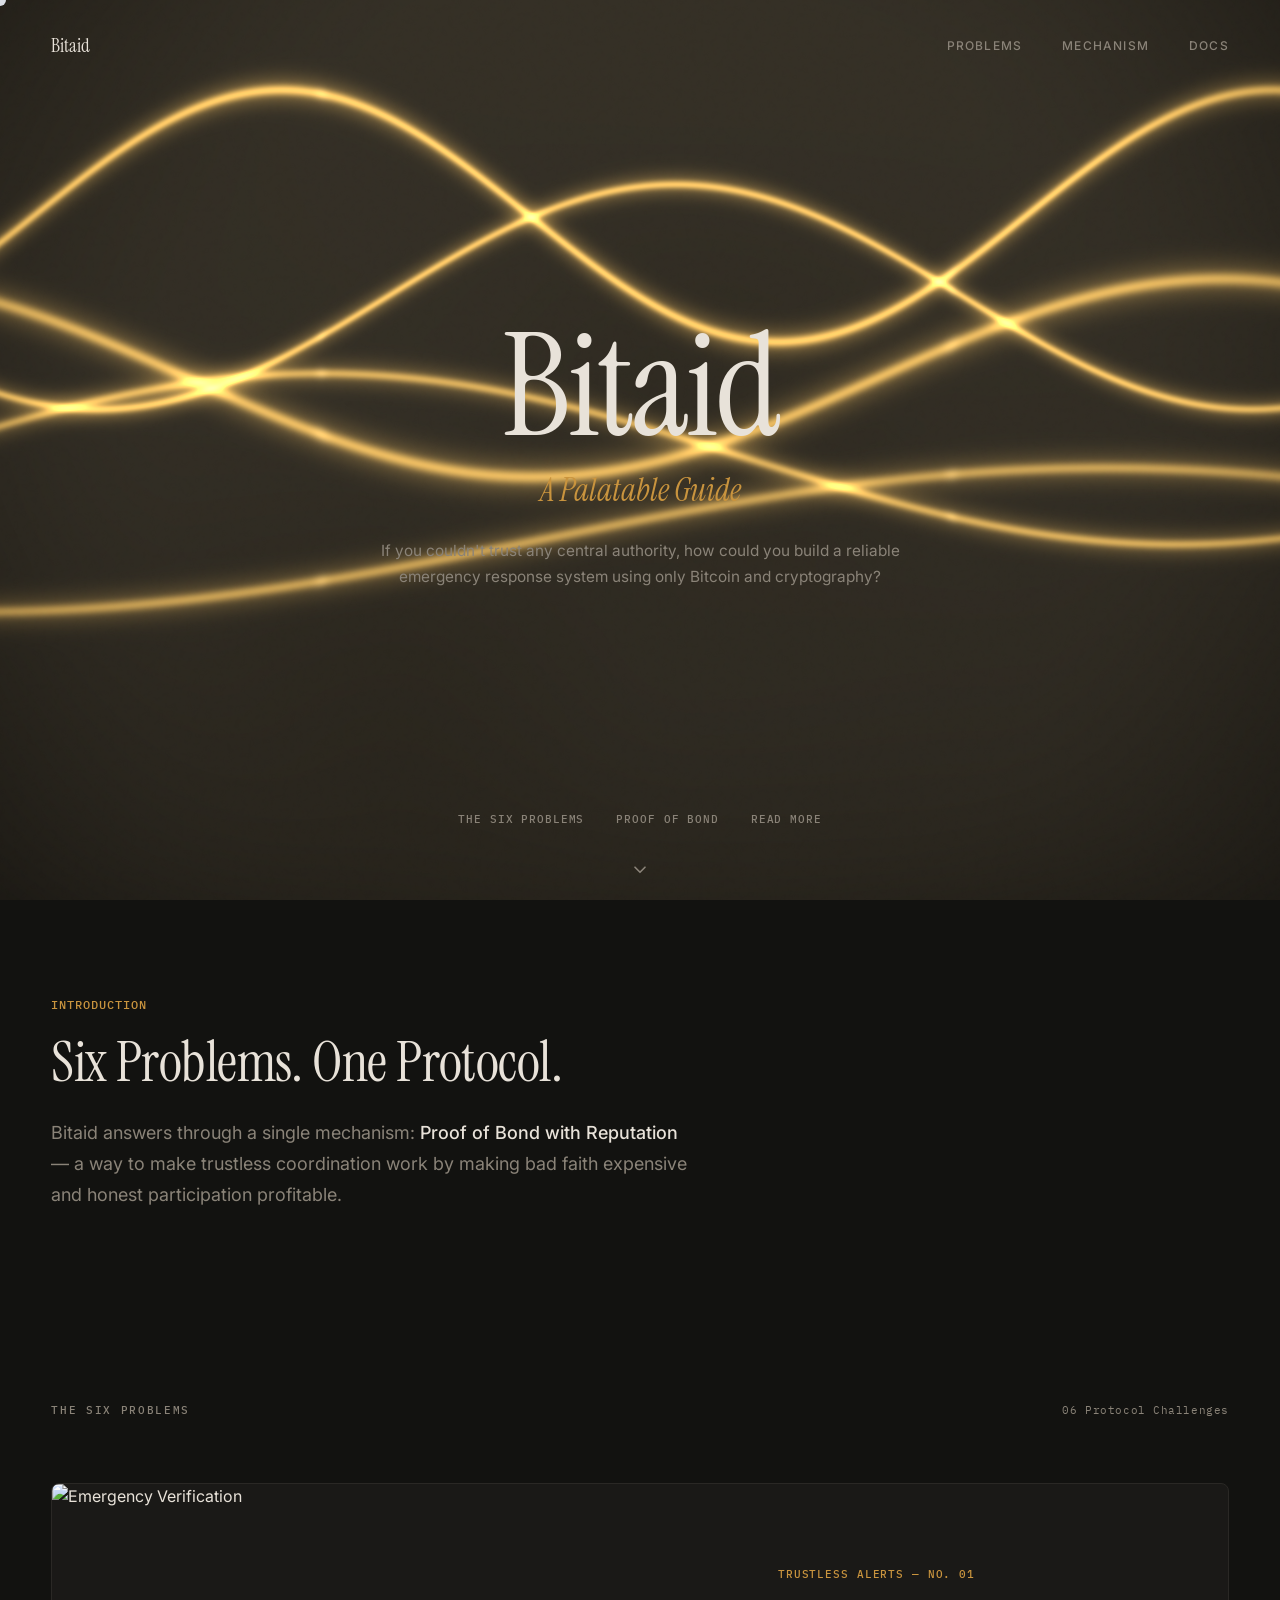
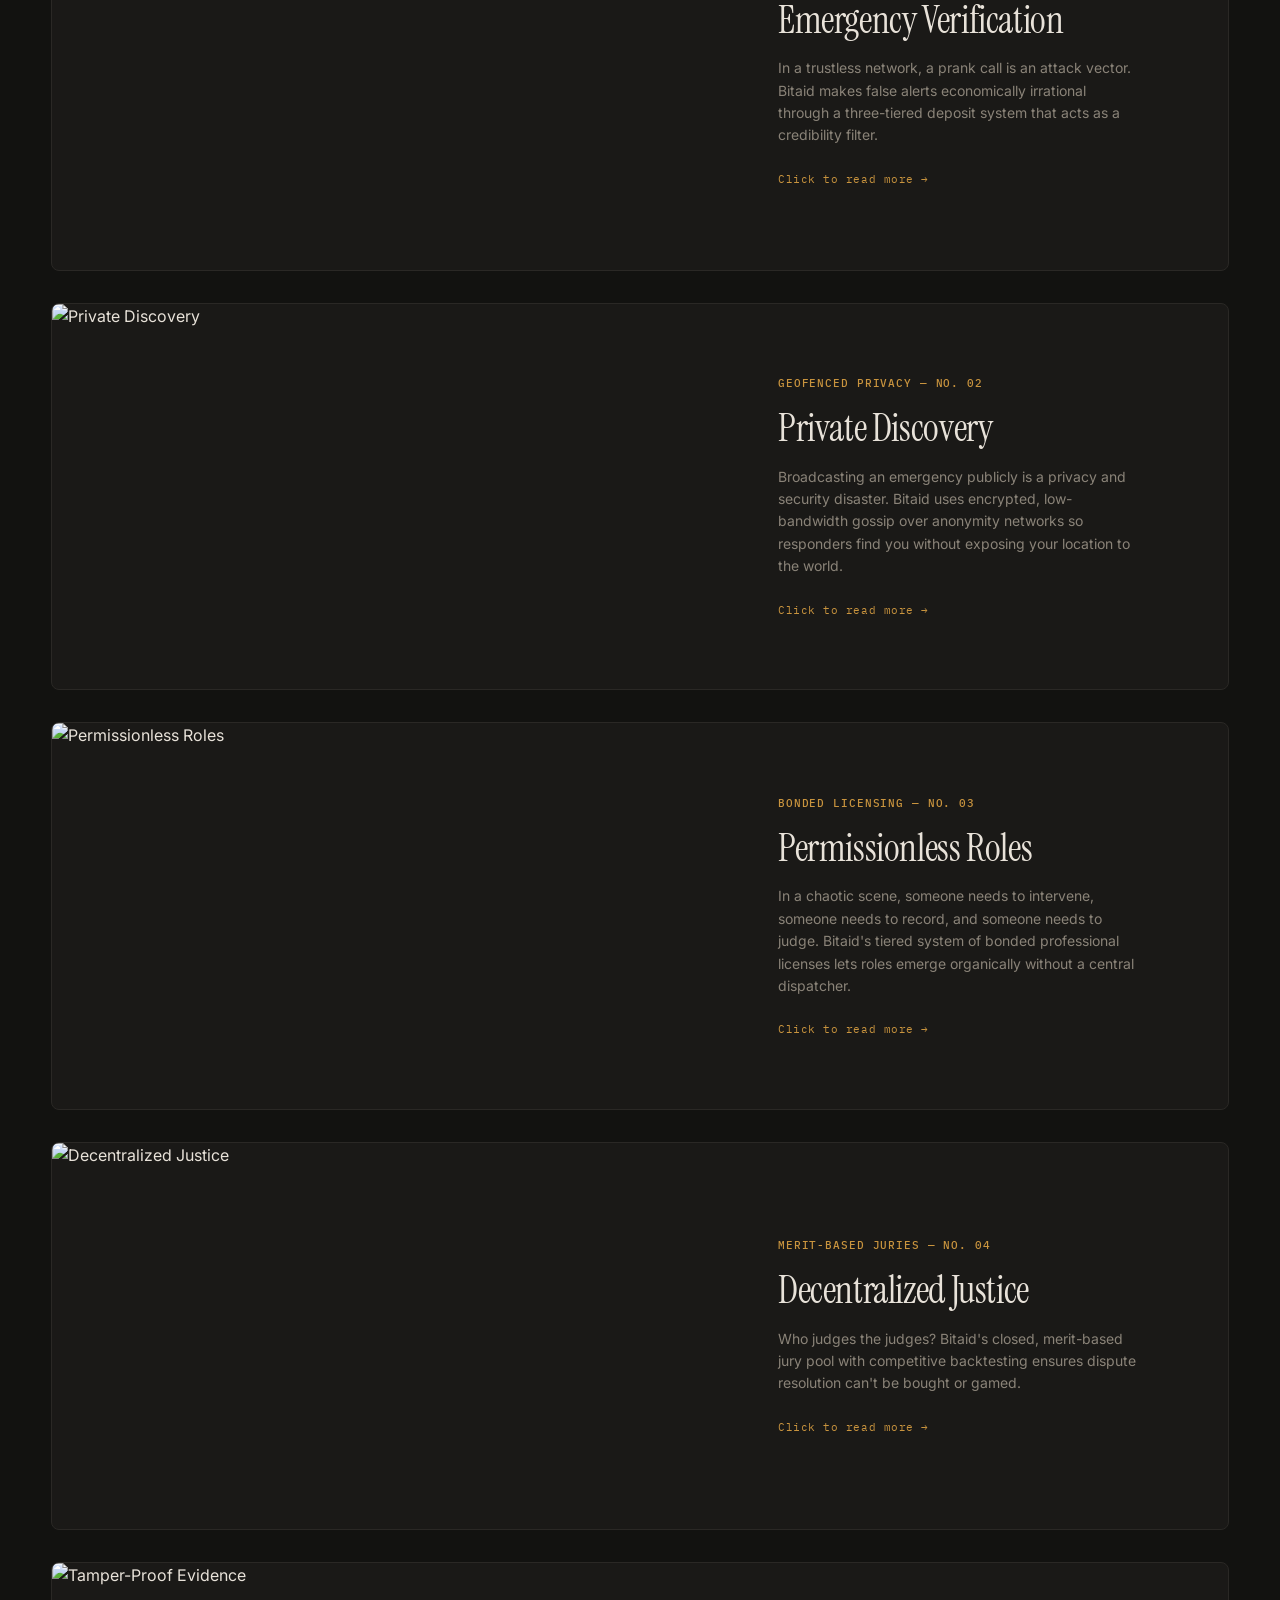
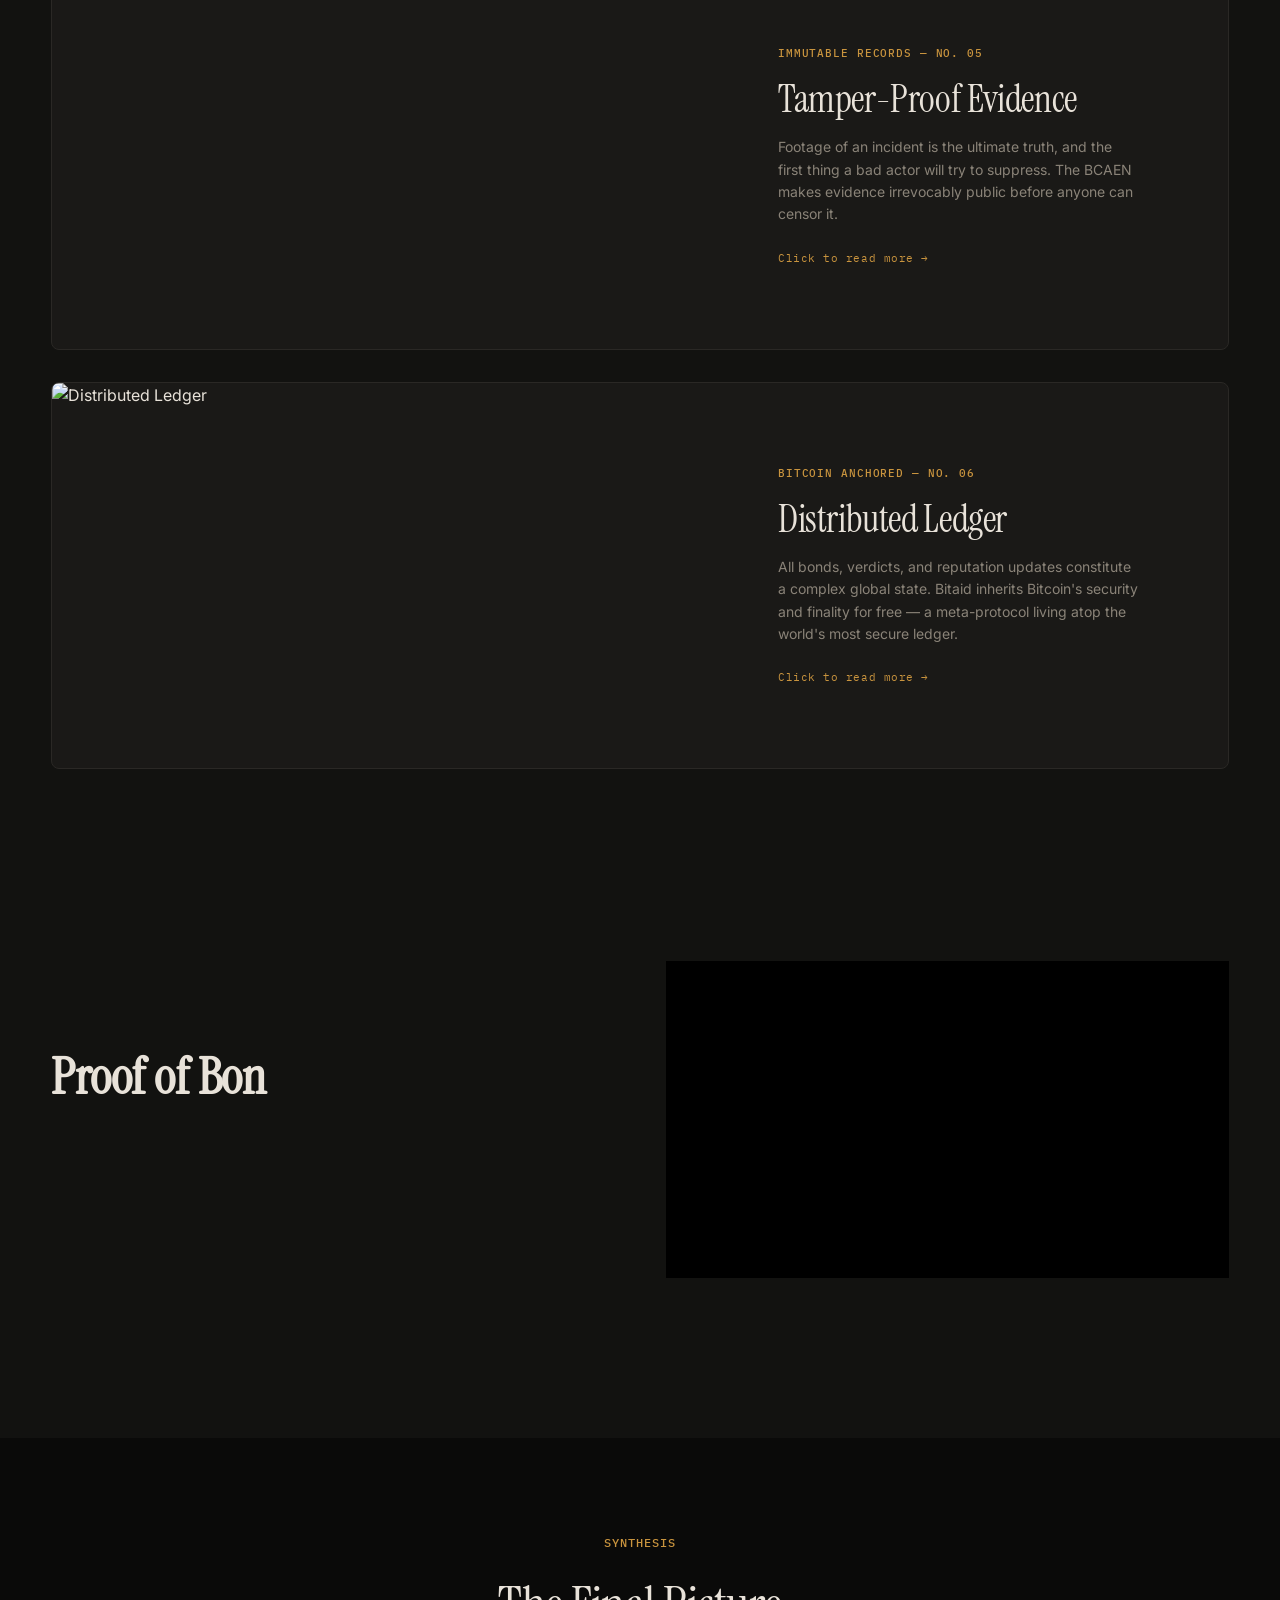
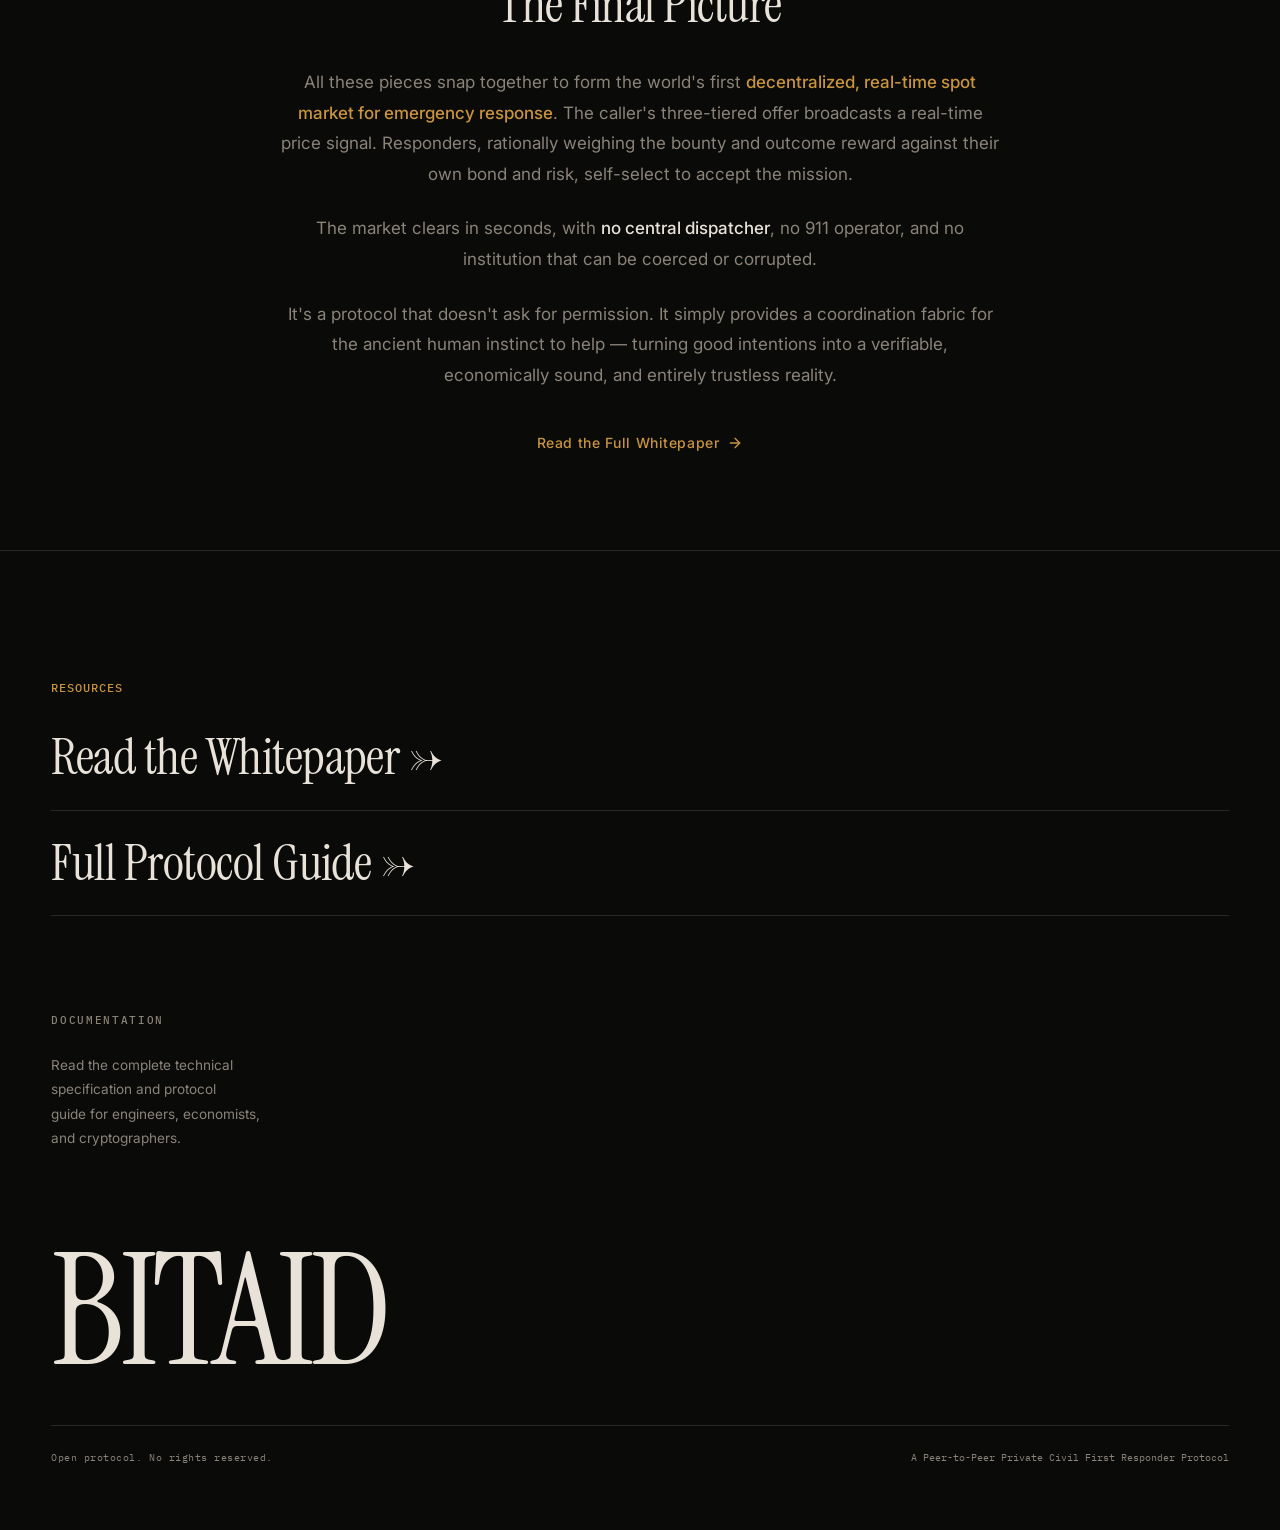
==== about/index.html @ dc61a0b8 "Add files via upload" ====
<!doctype html>
<html lang="">
  <head>
    <meta charset="UTF-8" />
    <meta name="viewport" content="width=device-width, initial-scale=1.0" />
    <title>Bitaid Guide</title>
    <meta name="description" content="Config-driven template for cinematic exhibition archive websites." />
    <link rel="preconnect" href="https://fonts.googleapis.com" />
    <link rel="preconnect" href="https://fonts.gstatic.com" crossorigin />
    <link href="https://fonts.googleapis.com/css2?family=Inter:wght@300;400;500;600;700&family=Playfair+Display:ital,wght@0,400;0,500;0,600;0,700;0,800;0,900;1,400;1,500;1,600;1,700&family=Space+Mono:wght@400;700&display=swap" rel="stylesheet" />
    <script type="module" crossorigin src="./assets/index-BD4WPED_.js"></script>
    <link rel="stylesheet" crossorigin href="./assets/index-dHzkvrSi.css">
  </head>
  <body>
    <div id="root"></div>
  </body>
</html>
---- about/assets/index-dHzkvrSi.css ----
@import"https://fonts.googleapis.com/css2?family=Instrument+Serif:ital@0;1&family=Inter:wght@300;400;500;600;700&family=IBM+Plex+Mono:wght@400;500&display=swap";*,:before,:after{--tw-border-spacing-x: 0;--tw-border-spacing-y: 0;--tw-translate-x: 0;--tw-translate-y: 0;--tw-rotate: 0;--tw-skew-x: 0;--tw-skew-y: 0;--tw-scale-x: 1;--tw-scale-y: 1;--tw-pan-x: ;--tw-pan-y: ;--tw-pinch-zoom: ;--tw-scroll-snap-strictness: proximity;--tw-gradient-from-position: ;--tw-gradient-via-position: ;--tw-gradient-to-position: ;--tw-ordinal: ;--tw-slashed-zero: ;--tw-numeric-figure: ;--tw-numeric-spacing: ;--tw-numeric-fraction: ;--tw-ring-inset: ;--tw-ring-offset-width: 0px;--tw-ring-offset-color: #fff;--tw-ring-color: rgb(59 130 246 / .5);--tw-ring-offset-shadow: 0 0 #0000;--tw-ring-shadow: 0 0 #0000;--tw-shadow: 0 0 #0000;--tw-shadow-colored: 0 0 #0000;--tw-blur: ;--tw-brightness: ;--tw-contrast: ;--tw-grayscale: ;--tw-hue-rotate: ;--tw-invert: ;--tw-saturate: ;--tw-sepia: ;--tw-drop-shadow: ;--tw-backdrop-blur: ;--tw-backdrop-brightness: ;--tw-backdrop-contrast: ;--tw-backdrop-grayscale: ;--tw-backdrop-hue-rotate: ;--tw-backdrop-invert: ;--tw-backdrop-opacity: ;--tw-backdrop-saturate: ;--tw-backdrop-sepia: ;--tw-contain-size: ;--tw-contain-layout: ;--tw-contain-paint: ;--tw-contain-style: }::backdrop{--tw-border-spacing-x: 0;--tw-border-spacing-y: 0;--tw-translate-x: 0;--tw-translate-y: 0;--tw-rotate: 0;--tw-skew-x: 0;--tw-skew-y: 0;--tw-scale-x: 1;--tw-scale-y: 1;--tw-pan-x: ;--tw-pan-y: ;--tw-pinch-zoom: ;--tw-scroll-snap-strictness: proximity;--tw-gradient-from-position: ;--tw-gradient-via-position: ;--tw-gradient-to-position: ;--tw-ordinal: ;--tw-slashed-zero: ;--tw-numeric-figure: ;--tw-numeric-spacing: ;--tw-numeric-fraction: ;--tw-ring-inset: ;--tw-ring-offset-width: 0px;--tw-ring-offset-color: #fff;--tw-ring-color: rgb(59 130 246 / .5);--tw-ring-offset-shadow: 0 0 #0000;--tw-ring-shadow: 0 0 #0000;--tw-shadow: 0 0 #0000;--tw-shadow-colored: 0 0 #0000;--tw-blur: ;--tw-brightness: ;--tw-contrast: ;--tw-grayscale: ;--tw-hue-rotate: ;--tw-invert: ;--tw-saturate: ;--tw-sepia: ;--tw-drop-shadow: ;--tw-backdrop-blur: ;--tw-backdrop-brightness: ;--tw-backdrop-contrast: ;--tw-backdrop-grayscale: ;--tw-backdrop-hue-rotate: ;--tw-backdrop-invert: ;--tw-backdrop-opacity: ;--tw-backdrop-saturate: ;--tw-backdrop-sepia: ;--tw-contain-size: ;--tw-contain-layout: ;--tw-contain-paint: ;--tw-contain-style: }*,:before,:after{box-sizing:border-box;border-width:0;border-style:solid;border-color:#e5e7eb}:before,:after{--tw-content: ""}html,:host{line-height:1.5;-webkit-text-size-adjust:100%;-moz-tab-size:4;-o-tab-size:4;tab-size:4;font-family:ui-sans-serif,system-ui,sans-serif,"Apple Color Emoji","Segoe UI Emoji",Segoe UI Symbol,"Noto Color Emoji";font-feature-settings:normal;font-variation-settings:normal;-webkit-tap-highlight-color:transparent}body{margin:0;line-height:inherit}hr{height:0;color:inherit;border-top-width:1px}abbr:where([title]){-webkit-text-decoration:underline dotted;text-decoration:underline dotted}h1,h2,h3,h4,h5,h6{font-size:inherit;font-weight:inherit}a{color:inherit;text-decoration:inherit}b,strong{font-weight:bolder}code,kbd,samp,pre{font-family:ui-monospace,SFMono-Regular,Menlo,Monaco,Consolas,Liberation Mono,Courier New,monospace;font-feature-settings:normal;font-variation-settings:normal;font-size:1em}small{font-size:80%}sub,sup{font-size:75%;line-height:0;position:relative;vertical-align:baseline}sub{bottom:-.25em}sup{top:-.5em}table{text-indent:0;border-color:inherit;border-collapse:collapse}button,input,optgroup,select,textarea{font-family:inherit;font-feature-settings:inherit;font-variation-settings:inherit;font-size:100%;font-weight:inherit;line-height:inherit;letter-spacing:inherit;color:inherit;margin:0;padding:0}button,select{text-transform:none}button,input:where([type=button]),input:where([type=reset]),input:where([type=submit]){-webkit-appearance:button;background-color:transparent;background-image:none}:-moz-focusring{outline:auto}:-moz-ui-invalid{box-shadow:none}progress{vertical-align:baseline}::-webkit-inner-spin-button,::-webkit-outer-spin-button{height:auto}[type=search]{-webkit-appearance:textfield;outline-offset:-2px}::-webkit-search-decoration{-webkit-appearance:none}::-webkit-file-upload-button{-webkit-appearance:button;font:inherit}summary{display:list-item}blockquote,dl,dd,h1,h2,h3,h4,h5,h6,hr,figure,p,pre{margin:0}fieldset{margin:0;padding:0}legend{padding:0}ol,ul,menu{list-style:none;margin:0;padding:0}dialog{padding:0}textarea{resize:vertical}input::-moz-placeholder,textarea::-moz-placeholder{opacity:1;color:#9ca3af}input::placeholder,textarea::placeholder{opacity:1;color:#9ca3af}button,[role=button]{cursor:pointer}:disabled{cursor:default}img,svg,video,canvas,audio,iframe,embed,object{display:block;vertical-align:middle}img,video{max-width:100%;height:auto}[hidden]:where(:not([hidden=until-found])){display:none}:root{--bg-primary: #121210;--bg-secondary: #0a0a09;--bg-card: #1a1917;--bg-accent: #1e1d1a;--text-primary: #E8E2D9;--text-secondary: #8A8378;--text-inverse: #121210;--accent-bronze: #C9943E;--accent-amber: #D4A03A;--accent-rust: #B87333;--border-color: #2A2825;--border-hover: #3D3A34;--font-display: "Instrument Serif", "Playfair Display", Georgia, serif;--font-sans: "Inter", "Helvetica Neue", Arial, sans-serif;--font-mono: "IBM Plex Mono", "SF Mono", monospace;--space-section: 12rem;--space-element: 2rem;--grid-pad: 4vw;--background: 40 8% 7%;--foreground: 36 20% 90%;--card: 40 8% 10%;--card-foreground: 36 20% 90%;--popover: 40 8% 10%;--popover-foreground: 36 20% 90%;--primary: 36 20% 90%;--primary-foreground: 40 8% 7%;--secondary: 40 6% 16%;--secondary-foreground: 36 20% 90%;--muted: 40 6% 16%;--muted-foreground: 36 10% 50%;--accent: 40 6% 16%;--accent-foreground: 36 20% 90%;--destructive: 0 84.2% 60.2%;--destructive-foreground: 0 0% 98%;--border: 40 6% 16%;--input: 40 6% 16%;--ring: 36 60% 52%;--radius: .5rem}*{border-color:hsl(var(--border))}body{font-family:var(--font-sans);color:var(--text-primary);background:var(--bg-primary);overflow-x:hidden;cursor:none}a,button{cursor:none}::-moz-selection{background:var(--accent-bronze);color:var(--text-inverse)}::selection{background:var(--accent-bronze);color:var(--text-inverse)}@media(hover:none){body,a,button{cursor:auto}}.sr-only{position:absolute;width:1px;height:1px;padding:0;margin:-1px;overflow:hidden;clip:rect(0,0,0,0);white-space:nowrap;border-width:0}.pointer-events-none{pointer-events:none}.visible{visibility:visible}.invisible{visibility:hidden}.fixed{position:fixed}.absolute{position:absolute}.relative{position:relative}.sticky{position:sticky}.inset-0{inset:0}.inset-x-0{left:0;right:0}.inset-y-0{top:0;bottom:0}.-bottom-12{bottom:-3rem}.-left-12{left:-3rem}.-right-12{right:-3rem}.-top-12{top:-3rem}.bottom-0{bottom:0}.left-0{left:0}.left-1\/2{left:50%}.left-2{left:.5rem}.left-\[50\%\]{left:50%}.right-0{right:0}.right-1{right:.25rem}.right-2{right:.5rem}.right-3{right:.75rem}.right-4{right:1rem}.top-0{top:0}.top-1\.5{top:.375rem}.top-1\/2{top:50%}.top-3\.5{top:.875rem}.top-4{top:1rem}.top-\[1px\]{top:1px}.top-\[50\%\]{top:50%}.top-\[60\%\]{top:60%}.top-full{top:100%}.isolate{isolation:isolate}.z-10{z-index:10}.z-20{z-index:20}.z-50{z-index:50}.z-\[1\]{z-index:1}.order-first{order:-9999}.order-last{order:9999}.col-start-2{grid-column-start:2}.row-span-2{grid-row:span 2 / span 2}.row-start-1{grid-row-start:1}.\!m-0{margin:0!important}.-mx-1{margin-left:-.25rem;margin-right:-.25rem}.-my-2{margin-top:-.5rem;margin-bottom:-.5rem}.mx-2{margin-left:.5rem;margin-right:.5rem}.mx-3\.5{margin-left:.875rem;margin-right:.875rem}.mx-auto{margin-left:auto;margin-right:auto}.my-0{margin-top:0;margin-bottom:0}.my-0\.5{margin-top:.125rem;margin-bottom:.125rem}.my-1{margin-top:.25rem;margin-bottom:.25rem}.-ml-4{margin-left:-1rem}.-mt-4{margin-top:-1rem}.mb-2{margin-bottom:.5rem}.mb-3{margin-bottom:.75rem}.ml-1{margin-left:.25rem}.ml-4{margin-left:1rem}.ml-auto{margin-left:auto}.mt-1\.5{margin-top:.375rem}.mt-2{margin-top:.5rem}.mt-4{margin-top:1rem}.mt-auto{margin-top:auto}.line-clamp-1{overflow:hidden;display:-webkit-box;-webkit-box-orient:vertical;-webkit-line-clamp:1}.line-clamp-2{overflow:hidden;display:-webkit-box;-webkit-box-orient:vertical;-webkit-line-clamp:2}.block{display:block}.inline-block{display:inline-block}.inline{display:inline}.flex{display:flex}.inline-flex{display:inline-flex}.table{display:table}.table-caption{display:table-caption}.table-cell{display:table-cell}.table-row{display:table-row}.grid{display:grid}.hidden{display:none}.aspect-square{aspect-ratio:1 / 1}.aspect-video{aspect-ratio:16 / 9}.size-10{width:2.5rem;height:2.5rem}.size-2{width:.5rem;height:.5rem}.size-2\.5{width:.625rem;height:.625rem}.size-3{width:.75rem;height:.75rem}.size-3\.5{width:.875rem;height:.875rem}.size-4{width:1rem;height:1rem}.size-6{width:1.5rem;height:1.5rem}.size-7{width:1.75rem;height:1.75rem}.size-8{width:2rem;height:2rem}.size-9{width:2.25rem;height:2.25rem}.size-auto{width:auto;height:auto}.size-full{width:100%;height:100%}.h-1\.5{height:.375rem}.h-10{height:2.5rem}.h-12{height:3rem}.h-2{height:.5rem}.h-2\.5{height:.625rem}.h-4{height:1rem}.h-5{height:1.25rem}.h-6{height:1.5rem}.h-7{height:1.75rem}.h-8{height:2rem}.h-9{height:2.25rem}.h-\[1\.15rem\]{height:1.15rem}.h-\[calc\(100\%-1px\)\]{height:calc(100% - 1px)}.h-\[var\(--radix-navigation-menu-viewport-height\)\]{height:var(--radix-navigation-menu-viewport-height)}.h-\[var\(--radix-select-trigger-height\)\]{height:var(--radix-select-trigger-height)}.h-auto{height:auto}.h-full{height:100%}.h-px{height:1px}.h-svh{height:100svh}.max-h-\[300px\]{max-height:300px}.min-h-0{min-height:0px}.min-h-16{min-height:4rem}.min-h-4{min-height:1rem}.min-h-svh{min-height:100svh}.w-0{width:0px}.w-1{width:.25rem}.w-2{width:.5rem}.w-2\.5{width:.625rem}.w-3{width:.75rem}.w-3\/4{width:75%}.w-4{width:1rem}.w-5{width:1.25rem}.w-64{width:16rem}.w-72{width:18rem}.w-8{width:2rem}.w-9{width:2.25rem}.w-\[100px\]{width:100px}.w-auto{width:auto}.w-fit{width:-moz-fit-content;width:fit-content}.w-full{width:100%}.w-max{width:-moz-max-content;width:max-content}.w-px{width:1px}.min-w-0{min-width:0px}.min-w-10{min-width:2.5rem}.min-w-5{min-width:1.25rem}.min-w-8{min-width:2rem}.min-w-9{min-width:2.25rem}.min-w-\[12rem\]{min-width:12rem}.min-w-\[8rem\]{min-width:8rem}.min-w-\[var\(--radix-select-trigger-width\)\]{min-width:var(--radix-select-trigger-width)}.max-w-\[calc\(100\%-2rem\)\]{max-width:calc(100% - 2rem)}.max-w-max{max-width:-moz-max-content;max-width:max-content}.max-w-sm{max-width:24rem}.flex-1{flex:1 1 0%}.shrink-0{flex-shrink:0}.grow{flex-grow:1}.grow-0{flex-grow:0}.basis-full{flex-basis:100%}.caption-bottom{caption-side:bottom}.border-collapse{border-collapse:collapse}.-translate-x-1\/2{--tw-translate-x: -50%;transform:translate(var(--tw-translate-x),var(--tw-translate-y)) rotate(var(--tw-rotate)) skew(var(--tw-skew-x)) skewY(var(--tw-skew-y)) scaleX(var(--tw-scale-x)) scaleY(var(--tw-scale-y))}.-translate-x-px{--tw-translate-x: -1px;transform:translate(var(--tw-translate-x),var(--tw-translate-y)) rotate(var(--tw-rotate)) skew(var(--tw-skew-x)) skewY(var(--tw-skew-y)) scaleX(var(--tw-scale-x)) scaleY(var(--tw-scale-y))}.-translate-y-1\/2{--tw-translate-y: -50%;transform:translate(var(--tw-translate-x),var(--tw-translate-y)) rotate(var(--tw-rotate)) skew(var(--tw-skew-x)) skewY(var(--tw-skew-y)) scaleX(var(--tw-scale-x)) scaleY(var(--tw-scale-y))}.translate-x-\[-50\%\]{--tw-translate-x: -50%;transform:translate(var(--tw-translate-x),var(--tw-translate-y)) rotate(var(--tw-rotate)) skew(var(--tw-skew-x)) skewY(var(--tw-skew-y)) scaleX(var(--tw-scale-x)) scaleY(var(--tw-scale-y))}.translate-x-px{--tw-translate-x: 1px;transform:translate(var(--tw-translate-x),var(--tw-translate-y)) rotate(var(--tw-rotate)) skew(var(--tw-skew-x)) skewY(var(--tw-skew-y)) scaleX(var(--tw-scale-x)) scaleY(var(--tw-scale-y))}.translate-y-0\.5{--tw-translate-y: .125rem;transform:translate(var(--tw-translate-x),var(--tw-translate-y)) rotate(var(--tw-rotate)) skew(var(--tw-skew-x)) skewY(var(--tw-skew-y)) scaleX(var(--tw-scale-x)) scaleY(var(--tw-scale-y))}.translate-y-\[-50\%\]{--tw-translate-y: -50%;transform:translate(var(--tw-translate-x),var(--tw-translate-y)) rotate(var(--tw-rotate)) skew(var(--tw-skew-x)) skewY(var(--tw-skew-y)) scaleX(var(--tw-scale-x)) scaleY(var(--tw-scale-y))}.translate-y-\[calc\(-50\%_-_2px\)\]{--tw-translate-y: calc(-50% - 2px) ;transform:translate(var(--tw-translate-x),var(--tw-translate-y)) rotate(var(--tw-rotate)) skew(var(--tw-skew-x)) skewY(var(--tw-skew-y)) scaleX(var(--tw-scale-x)) scaleY(var(--tw-scale-y))}.rotate-45{--tw-rotate: 45deg;transform:translate(var(--tw-translate-x),var(--tw-translate-y)) rotate(var(--tw-rotate)) skew(var(--tw-skew-x)) skewY(var(--tw-skew-y)) scaleX(var(--tw-scale-x)) scaleY(var(--tw-scale-y))}.rotate-90{--tw-rotate: 90deg;transform:translate(var(--tw-translate-x),var(--tw-translate-y)) rotate(var(--tw-rotate)) skew(var(--tw-skew-x)) skewY(var(--tw-skew-y)) scaleX(var(--tw-scale-x)) scaleY(var(--tw-scale-y))}.transform{transform:translate(var(--tw-translate-x),var(--tw-translate-y)) rotate(var(--tw-rotate)) skew(var(--tw-skew-x)) skewY(var(--tw-skew-y)) scaleX(var(--tw-scale-x)) scaleY(var(--tw-scale-y))}@keyframes caret-blink{0%,70%,to{opacity:1}20%,50%{opacity:0}}.animate-caret-blink{animation:caret-blink 1.25s ease-out infinite}@keyframes pulse{50%{opacity:.5}}.animate-pulse{animation:pulse 2s cubic-bezier(.4,0,.6,1) infinite}@keyframes spin{to{transform:rotate(360deg)}}.animate-spin{animation:spin 1s linear infinite}.cursor-default{cursor:default}.cursor-text{cursor:text}.touch-none{touch-action:none}.select-none{-webkit-user-select:none;-moz-user-select:none;user-select:none}.resize-none{resize:none}.resize{resize:both}.scroll-my-1{scroll-margin-top:.25rem;scroll-margin-bottom:.25rem}.scroll-py-1{scroll-padding-top:.25rem;scroll-padding-bottom:.25rem}.list-disc{list-style-type:disc}.list-none{list-style-type:none}.auto-rows-min{grid-auto-rows:min-content}.grid-cols-\[0_1fr\]{grid-template-columns:0 1fr}.grid-rows-\[auto_auto\]{grid-template-rows:auto auto}.flex-row{flex-direction:row}.flex-col{flex-direction:column}.flex-col-reverse{flex-direction:column-reverse}.flex-wrap{flex-wrap:wrap}.place-content-center{place-content:center}.items-start{align-items:flex-start}.items-end{align-items:flex-end}.items-center{align-items:center}.items-stretch{align-items:stretch}.justify-start{justify-content:flex-start}.justify-center{justify-content:center}.justify-between{justify-content:space-between}.justify-items-start{justify-items:start}.gap-0\.5{gap:.125rem}.gap-1{gap:.25rem}.gap-1\.5{gap:.375rem}.gap-2{gap:.5rem}.gap-2\.5{gap:.625rem}.gap-3{gap:.75rem}.gap-4{gap:1rem}.gap-6{gap:1.5rem}.gap-7{gap:1.75rem}.gap-\[--spacing\(var\(--gap\)\)\]{gap:var(--spacing(var(--gap)))}.gap-y-0\.5{row-gap:.125rem}.self-start{align-self:flex-start}.self-stretch{align-self:stretch}.justify-self-end{justify-self:end}.overflow-auto{overflow:auto}.overflow-hidden{overflow:hidden}.overflow-x-auto{overflow-x:auto}.overflow-y-auto{overflow-y:auto}.overflow-x-hidden{overflow-x:hidden}.whitespace-nowrap{white-space:nowrap}.text-balance{text-wrap:balance}.break-words{overflow-wrap:break-word}.rounded-\[2px\]{border-radius:2px}.rounded-\[4px\]{border-radius:4px}.rounded-\[calc\(var\(--radius\)-5px\)\]{border-radius:calc(var(--radius) - 5px)}.rounded-\[inherit\]{border-radius:inherit}.rounded-full{border-radius:9999px}.rounded-lg{border-radius:var(--radius)}.rounded-md{border-radius:calc(var(--radius) - 2px)}.rounded-none{border-radius:0}.rounded-sm{border-radius:calc(var(--radius) - 4px)}.rounded-xl{border-radius:calc(var(--radius) + 4px)}.rounded-xs{border-radius:calc(var(--radius) - 6px)}.rounded-l-md{border-top-left-radius:calc(var(--radius) - 2px);border-bottom-left-radius:calc(var(--radius) - 2px)}.rounded-r-md{border-top-right-radius:calc(var(--radius) - 2px);border-bottom-right-radius:calc(var(--radius) - 2px)}.rounded-tl-sm{border-top-left-radius:calc(var(--radius) - 4px)}.border{border-width:1px}.border-0{border-width:0px}.border-\[1\.5px\]{border-width:1.5px}.border-y{border-top-width:1px;border-bottom-width:1px}.border-b{border-bottom-width:1px}.border-l{border-left-width:1px}.border-r{border-right-width:1px}.border-t{border-top-width:1px}.border-dashed{border-style:dashed}.border-border{border-color:hsl(var(--border))}.border-border\/50{border-color:hsl(var(--border) / .5)}.border-input{border-color:hsl(var(--input))}.border-primary{border-color:hsl(var(--primary))}.border-sidebar-border{border-color:hsl(var(--sidebar-border))}.border-transparent{border-color:transparent}.border-l-transparent{border-left-color:transparent}.border-t-transparent{border-top-color:transparent}.bg-accent{background-color:hsl(var(--accent))}.bg-background{background-color:hsl(var(--background))}.bg-black\/50{background-color:#00000080}.bg-border{background-color:hsl(var(--border))}.bg-card{background-color:hsl(var(--card))}.bg-destructive{--tw-bg-opacity: 1;background-color:hsl(var(--destructive) / var(--tw-bg-opacity, 1))}.bg-foreground{background-color:hsl(var(--foreground))}.bg-input{background-color:hsl(var(--input))}.bg-muted{background-color:hsl(var(--muted))}.bg-muted\/50{background-color:hsl(var(--muted) / .5)}.bg-popover{background-color:hsl(var(--popover))}.bg-primary{background-color:hsl(var(--primary))}.bg-primary\/20{background-color:hsl(var(--primary) / .2)}.bg-secondary{background-color:hsl(var(--secondary))}.bg-sidebar{background-color:hsl(var(--sidebar-background))}.bg-sidebar-border{background-color:hsl(var(--sidebar-border))}.bg-transparent{background-color:transparent}.bg-white{--tw-bg-opacity: 1;background-color:rgb(255 255 255 / var(--tw-bg-opacity, 1))}.fill-current{fill:currentColor}.fill-foreground{fill:hsl(var(--foreground))}.fill-primary{fill:hsl(var(--primary))}.p-0{padding:0}.p-1{padding:.25rem}.p-2{padding:.5rem}.p-3{padding:.75rem}.p-4{padding:1rem}.p-6{padding:1.5rem}.p-\[3px\]{padding:3px}.p-px{padding:1px}.px-1{padding-left:.25rem;padding-right:.25rem}.px-1\.5{padding-left:.375rem;padding-right:.375rem}.px-2{padding-left:.5rem;padding-right:.5rem}.px-2\.5{padding-left:.625rem;padding-right:.625rem}.px-3{padding-left:.75rem;padding-right:.75rem}.px-4{padding-left:1rem;padding-right:1rem}.px-6{padding-left:1.5rem;padding-right:1.5rem}.py-0\.5{padding-top:.125rem;padding-bottom:.125rem}.py-1{padding-top:.25rem;padding-bottom:.25rem}.py-1\.5{padding-top:.375rem;padding-bottom:.375rem}.py-2{padding-top:.5rem;padding-bottom:.5rem}.py-3{padding-top:.75rem;padding-bottom:.75rem}.py-4{padding-top:1rem;padding-bottom:1rem}.py-6{padding-top:1.5rem;padding-bottom:1.5rem}.pb-3{padding-bottom:.75rem}.pb-4{padding-bottom:1rem}.pl-2{padding-left:.5rem}.pl-3{padding-left:.75rem}.pl-4{padding-left:1rem}.pl-8{padding-left:2rem}.pr-1{padding-right:.25rem}.pr-2{padding-right:.5rem}.pr-2\.5{padding-right:.625rem}.pr-3{padding-right:.75rem}.pr-8{padding-right:2rem}.pt-0{padding-top:0}.pt-3{padding-top:.75rem}.pt-4{padding-top:1rem}.text-left{text-align:left}.text-center{text-align:center}.align-middle{vertical-align:middle}.font-mono{font-family:ui-monospace,SFMono-Regular,Menlo,Monaco,Consolas,Liberation Mono,Courier New,monospace}.font-sans{font-family:ui-sans-serif,system-ui,sans-serif,"Apple Color Emoji","Segoe UI Emoji",Segoe UI Symbol,"Noto Color Emoji"}.text-\[0\.8rem\]{font-size:.8rem}.text-base{font-size:1rem;line-height:1.5rem}.text-lg{font-size:1.125rem;line-height:1.75rem}.text-sm{font-size:.875rem;line-height:1.25rem}.text-sm\/relaxed{font-size:.875rem;line-height:1.625}.text-xs{font-size:.75rem;line-height:1rem}.font-medium{font-weight:500}.font-normal{font-weight:400}.font-semibold{font-weight:600}.uppercase{text-transform:uppercase}.italic{font-style:italic}.tabular-nums{--tw-numeric-spacing: tabular-nums;font-variant-numeric:var(--tw-ordinal) var(--tw-slashed-zero) var(--tw-numeric-figure) var(--tw-numeric-spacing) var(--tw-numeric-fraction)}.leading-none{line-height:1}.leading-normal{line-height:1.5}.leading-snug{line-height:1.375}.tracking-tight{letter-spacing:-.025em}.tracking-widest{letter-spacing:.1em}.text-accent-foreground{color:hsl(var(--accent-foreground))}.text-background{color:hsl(var(--background))}.text-card-foreground{color:hsl(var(--card-foreground))}.text-current{color:currentColor}.text-destructive{--tw-text-opacity: 1;color:hsl(var(--destructive) / var(--tw-text-opacity, 1))}.text-foreground{color:hsl(var(--foreground))}.text-muted-foreground{color:hsl(var(--muted-foreground))}.text-popover-foreground{color:hsl(var(--popover-foreground))}.text-primary{color:hsl(var(--primary))}.text-primary-foreground{color:hsl(var(--primary-foreground))}.text-secondary-foreground{color:hsl(var(--secondary-foreground))}.text-sidebar-foreground{color:hsl(var(--sidebar-foreground))}.text-sidebar-foreground\/70{color:hsl(var(--sidebar-foreground) / .7)}.text-white{--tw-text-opacity: 1;color:rgb(255 255 255 / var(--tw-text-opacity, 1))}.underline{text-decoration-line:underline}.underline-offset-4{text-underline-offset:4px}.opacity-0{opacity:0}.opacity-50{opacity:.5}.opacity-70{opacity:.7}.shadow{--tw-shadow: 0 1px 3px 0 rgb(0 0 0 / .1), 0 1px 2px -1px rgb(0 0 0 / .1);--tw-shadow-colored: 0 1px 3px 0 var(--tw-shadow-color), 0 1px 2px -1px var(--tw-shadow-color);box-shadow:var(--tw-ring-offset-shadow, 0 0 #0000),var(--tw-ring-shadow, 0 0 #0000),var(--tw-shadow)}.shadow-\[0_0_0_1px_hsl\(var\(--sidebar-border\)\)\]{--tw-shadow: 0 0 0 1px hsl(var(--sidebar-border));--tw-shadow-colored: 0 0 0 1px var(--tw-shadow-color);box-shadow:var(--tw-ring-offset-shadow, 0 0 #0000),var(--tw-ring-shadow, 0 0 #0000),var(--tw-shadow)}.shadow-lg{--tw-shadow: 0 10px 15px -3px rgb(0 0 0 / .1), 0 4px 6px -4px rgb(0 0 0 / .1);--tw-shadow-colored: 0 10px 15px -3px var(--tw-shadow-color), 0 4px 6px -4px var(--tw-shadow-color);box-shadow:var(--tw-ring-offset-shadow, 0 0 #0000),var(--tw-ring-shadow, 0 0 #0000),var(--tw-shadow)}.shadow-md{--tw-shadow: 0 4px 6px -1px rgb(0 0 0 / .1), 0 2px 4px -2px rgb(0 0 0 / .1);--tw-shadow-colored: 0 4px 6px -1px var(--tw-shadow-color), 0 2px 4px -2px var(--tw-shadow-color);box-shadow:var(--tw-ring-offset-shadow, 0 0 #0000),var(--tw-ring-shadow, 0 0 #0000),var(--tw-shadow)}.shadow-none{--tw-shadow: 0 0 #0000;--tw-shadow-colored: 0 0 #0000;box-shadow:var(--tw-ring-offset-shadow, 0 0 #0000),var(--tw-ring-shadow, 0 0 #0000),var(--tw-shadow)}.shadow-sm{--tw-shadow: 0 1px 2px 0 rgb(0 0 0 / .05);--tw-shadow-colored: 0 1px 2px 0 var(--tw-shadow-color);box-shadow:var(--tw-ring-offset-shadow, 0 0 #0000),var(--tw-ring-shadow, 0 0 #0000),var(--tw-shadow)}.shadow-xl{--tw-shadow: 0 20px 25px -5px rgb(0 0 0 / .1), 0 8px 10px -6px rgb(0 0 0 / .1);--tw-shadow-colored: 0 20px 25px -5px var(--tw-shadow-color), 0 8px 10px -6px var(--tw-shadow-color);box-shadow:var(--tw-ring-offset-shadow, 0 0 #0000),var(--tw-ring-shadow, 0 0 #0000),var(--tw-shadow)}.shadow-xs{--tw-shadow: 0 1px 2px 0 rgb(0 0 0 / .05);--tw-shadow-colored: 0 1px 2px 0 var(--tw-shadow-color);box-shadow:var(--tw-ring-offset-shadow, 0 0 #0000),var(--tw-ring-shadow, 0 0 #0000),var(--tw-shadow)}.outline-none{outline:2px solid transparent;outline-offset:2px}.outline{outline-style:solid}.ring{--tw-ring-offset-shadow: var(--tw-ring-inset) 0 0 0 var(--tw-ring-offset-width) var(--tw-ring-offset-color);--tw-ring-shadow: var(--tw-ring-inset) 0 0 0 calc(3px + var(--tw-ring-offset-width)) var(--tw-ring-color);box-shadow:var(--tw-ring-offset-shadow),var(--tw-ring-shadow),var(--tw-shadow, 0 0 #0000)}.ring-0{--tw-ring-offset-shadow: var(--tw-ring-inset) 0 0 0 var(--tw-ring-offset-width) var(--tw-ring-offset-color);--tw-ring-shadow: var(--tw-ring-inset) 0 0 0 calc(0px + var(--tw-ring-offset-width)) var(--tw-ring-color);box-shadow:var(--tw-ring-offset-shadow),var(--tw-ring-shadow),var(--tw-shadow, 0 0 #0000)}.ring-ring\/50{--tw-ring-color: hsl(var(--ring) / .5)}.ring-sidebar-ring{--tw-ring-color: hsl(var(--sidebar-ring))}.ring-offset-background{--tw-ring-offset-color: hsl(var(--background))}.blur{--tw-blur: blur(8px);filter:var(--tw-blur) var(--tw-brightness) var(--tw-contrast) var(--tw-grayscale) var(--tw-hue-rotate) var(--tw-invert) var(--tw-saturate) var(--tw-sepia) var(--tw-drop-shadow)}.filter{filter:var(--tw-blur) var(--tw-brightness) var(--tw-contrast) var(--tw-grayscale) var(--tw-hue-rotate) var(--tw-invert) var(--tw-saturate) var(--tw-sepia) var(--tw-drop-shadow)}.transition{transition-property:color,background-color,border-color,text-decoration-color,fill,stroke,opacity,box-shadow,transform,filter,backdrop-filter;transition-timing-function:cubic-bezier(.4,0,.2,1);transition-duration:.15s}.transition-\[color\,box-shadow\]{transition-property:color,box-shadow;transition-timing-function:cubic-bezier(.4,0,.2,1);transition-duration:.15s}.transition-\[left\,right\,width\]{transition-property:left,right,width;transition-timing-function:cubic-bezier(.4,0,.2,1);transition-duration:.15s}.transition-\[margin\,opacity\]{transition-property:margin,opacity;transition-timing-function:cubic-bezier(.4,0,.2,1);transition-duration:.15s}.transition-\[width\,height\,padding\]{transition-property:width,height,padding;transition-timing-function:cubic-bezier(.4,0,.2,1);transition-duration:.15s}.transition-\[width\]{transition-property:width;transition-timing-function:cubic-bezier(.4,0,.2,1);transition-duration:.15s}.transition-all{transition-property:all;transition-timing-function:cubic-bezier(.4,0,.2,1);transition-duration:.15s}.transition-colors{transition-property:color,background-color,border-color,text-decoration-color,fill,stroke;transition-timing-function:cubic-bezier(.4,0,.2,1);transition-duration:.15s}.transition-none{transition-property:none}.transition-opacity{transition-property:opacity;transition-timing-function:cubic-bezier(.4,0,.2,1);transition-duration:.15s}.transition-shadow{transition-property:box-shadow;transition-timing-function:cubic-bezier(.4,0,.2,1);transition-duration:.15s}.transition-transform{transition-property:transform;transition-timing-function:cubic-bezier(.4,0,.2,1);transition-duration:.15s}.duration-100{transition-duration:.1s}.duration-1000{transition-duration:1s}.duration-200{transition-duration:.2s}.duration-300{transition-duration:.3s}.ease-in-out{transition-timing-function:cubic-bezier(.4,0,.2,1)}.ease-linear{transition-timing-function:linear}@keyframes enter{0%{opacity:var(--tw-enter-opacity, 1);transform:translate3d(var(--tw-enter-translate-x, 0),var(--tw-enter-translate-y, 0),0) scale3d(var(--tw-enter-scale, 1),var(--tw-enter-scale, 1),var(--tw-enter-scale, 1)) rotate(var(--tw-enter-rotate, 0))}}@keyframes exit{to{opacity:var(--tw-exit-opacity, 1);transform:translate3d(var(--tw-exit-translate-x, 0),var(--tw-exit-translate-y, 0),0) scale3d(var(--tw-exit-scale, 1),var(--tw-exit-scale, 1),var(--tw-exit-scale, 1)) rotate(var(--tw-exit-rotate, 0))}}.animate-in{animation-name:enter;animation-duration:.15s;--tw-enter-opacity: initial;--tw-enter-scale: initial;--tw-enter-rotate: initial;--tw-enter-translate-x: initial;--tw-enter-translate-y: initial}.fade-in-0{--tw-enter-opacity: 0}.zoom-in-95{--tw-enter-scale: .95}.duration-100{animation-duration:.1s}.duration-1000{animation-duration:1s}.duration-200{animation-duration:.2s}.duration-300{animation-duration:.3s}.ease-in-out{animation-timing-function:cubic-bezier(.4,0,.2,1)}.ease-linear{animation-timing-function:linear}.running{animation-play-state:running}.\[--cell-size\:--spacing\(8\)\]{--cell-size: var(--spacing(8))}.selection\:bg-primary *::-moz-selection{background-color:hsl(var(--primary))}.selection\:bg-primary *::selection{background-color:hsl(var(--primary))}.selection\:text-primary-foreground *::-moz-selection{color:hsl(var(--primary-foreground))}.selection\:text-primary-foreground *::selection{color:hsl(var(--primary-foreground))}.selection\:bg-primary::-moz-selection{background-color:hsl(var(--primary))}.selection\:bg-primary::selection{background-color:hsl(var(--primary))}.selection\:text-primary-foreground::-moz-selection{color:hsl(var(--primary-foreground))}.selection\:text-primary-foreground::selection{color:hsl(var(--primary-foreground))}.file\:inline-flex::file-selector-button{display:inline-flex}.file\:h-7::file-selector-button{height:1.75rem}.file\:border-0::file-selector-button{border-width:0px}.file\:bg-transparent::file-selector-button{background-color:transparent}.file\:text-sm::file-selector-button{font-size:.875rem;line-height:1.25rem}.file\:font-medium::file-selector-button{font-weight:500}.file\:text-foreground::file-selector-button{color:hsl(var(--foreground))}.placeholder\:text-muted-foreground::-moz-placeholder{color:hsl(var(--muted-foreground))}.placeholder\:text-muted-foreground::placeholder{color:hsl(var(--muted-foreground))}.after\:absolute:after{content:var(--tw-content);position:absolute}.after\:-inset-2:after{content:var(--tw-content);inset:-.5rem}.after\:inset-y-0:after{content:var(--tw-content);top:0;bottom:0}.after\:left-1\/2:after{content:var(--tw-content);left:50%}.after\:w-1:after{content:var(--tw-content);width:.25rem}.after\:w-\[2px\]:after{content:var(--tw-content);width:2px}.after\:-translate-x-1\/2:after{content:var(--tw-content);--tw-translate-x: -50%;transform:translate(var(--tw-translate-x),var(--tw-translate-y)) rotate(var(--tw-rotate)) skew(var(--tw-skew-x)) skewY(var(--tw-skew-y)) scaleX(var(--tw-scale-x)) scaleY(var(--tw-scale-y))}.first\:rounded-l-md:first-child{border-top-left-radius:calc(var(--radius) - 2px);border-bottom-left-radius:calc(var(--radius) - 2px)}.first\:border-l:first-child{border-left-width:1px}.last\:mt-0:last-child{margin-top:0}.last\:rounded-r-md:last-child{border-top-right-radius:calc(var(--radius) - 2px);border-bottom-right-radius:calc(var(--radius) - 2px)}.last\:border-b-0:last-child{border-bottom-width:0px}.hover\:bg-accent:hover{background-color:hsl(var(--accent))}.hover\:bg-destructive\/90:hover{background-color:hsl(var(--destructive) / .9)}.hover\:bg-muted:hover{background-color:hsl(var(--muted))}.hover\:bg-muted\/50:hover{background-color:hsl(var(--muted) / .5)}.hover\:bg-primary\/90:hover{background-color:hsl(var(--primary) / .9)}.hover\:bg-secondary\/80:hover{background-color:hsl(var(--secondary) / .8)}.hover\:bg-sidebar-accent:hover{background-color:hsl(var(--sidebar-accent))}.hover\:text-accent-foreground:hover{color:hsl(var(--accent-foreground))}.hover\:text-foreground:hover{color:hsl(var(--foreground))}.hover\:text-muted-foreground:hover{color:hsl(var(--muted-foreground))}.hover\:text-sidebar-accent-foreground:hover{color:hsl(var(--sidebar-accent-foreground))}.hover\:underline:hover{text-decoration-line:underline}.hover\:opacity-100:hover{opacity:1}.hover\:shadow-\[0_0_0_1px_hsl\(var\(--sidebar-accent\)\)\]:hover{--tw-shadow: 0 0 0 1px hsl(var(--sidebar-accent));--tw-shadow-colored: 0 0 0 1px var(--tw-shadow-color);box-shadow:var(--tw-ring-offset-shadow, 0 0 #0000),var(--tw-ring-shadow, 0 0 #0000),var(--tw-shadow)}.hover\:ring-4:hover{--tw-ring-offset-shadow: var(--tw-ring-inset) 0 0 0 var(--tw-ring-offset-width) var(--tw-ring-offset-color);--tw-ring-shadow: var(--tw-ring-inset) 0 0 0 calc(4px + var(--tw-ring-offset-width)) var(--tw-ring-color);box-shadow:var(--tw-ring-offset-shadow),var(--tw-ring-shadow),var(--tw-shadow, 0 0 #0000)}.hover\:after\:bg-sidebar-border:hover:after{content:var(--tw-content);background-color:hsl(var(--sidebar-border))}.focus\:z-10:focus{z-index:10}.focus\:bg-accent:focus{background-color:hsl(var(--accent))}.focus\:text-accent-foreground:focus{color:hsl(var(--accent-foreground))}.focus\:ring-2:focus{--tw-ring-offset-shadow: var(--tw-ring-inset) 0 0 0 var(--tw-ring-offset-width) var(--tw-ring-offset-color);--tw-ring-shadow: var(--tw-ring-inset) 0 0 0 calc(2px + var(--tw-ring-offset-width)) var(--tw-ring-color);box-shadow:var(--tw-ring-offset-shadow),var(--tw-ring-shadow),var(--tw-shadow, 0 0 #0000)}.focus\:ring-ring:focus{--tw-ring-color: hsl(var(--ring))}.focus\:ring-offset-2:focus{--tw-ring-offset-width: 2px}.focus-visible\:z-10:focus-visible{z-index:10}.focus-visible\:border-ring:focus-visible{border-color:hsl(var(--ring))}.focus-visible\:outline-1:focus-visible{outline-width:1px}.focus-visible\:outline-ring:focus-visible{outline-color:hsl(var(--ring))}.focus-visible\:ring-0:focus-visible{--tw-ring-offset-shadow: var(--tw-ring-inset) 0 0 0 var(--tw-ring-offset-width) var(--tw-ring-offset-color);--tw-ring-shadow: var(--tw-ring-inset) 0 0 0 calc(0px + var(--tw-ring-offset-width)) var(--tw-ring-color);box-shadow:var(--tw-ring-offset-shadow),var(--tw-ring-shadow),var(--tw-shadow, 0 0 #0000)}.focus-visible\:ring-1:focus-visible{--tw-ring-offset-shadow: var(--tw-ring-inset) 0 0 0 var(--tw-ring-offset-width) var(--tw-ring-offset-color);--tw-ring-shadow: var(--tw-ring-inset) 0 0 0 calc(1px + var(--tw-ring-offset-width)) var(--tw-ring-color);box-shadow:var(--tw-ring-offset-shadow),var(--tw-ring-shadow),var(--tw-shadow, 0 0 #0000)}.focus-visible\:ring-2:focus-visible{--tw-ring-offset-shadow: var(--tw-ring-inset) 0 0 0 var(--tw-ring-offset-width) var(--tw-ring-offset-color);--tw-ring-shadow: var(--tw-ring-inset) 0 0 0 calc(2px + var(--tw-ring-offset-width)) var(--tw-ring-color);box-shadow:var(--tw-ring-offset-shadow),var(--tw-ring-shadow),var(--tw-shadow, 0 0 #0000)}.focus-visible\:ring-4:focus-visible{--tw-ring-offset-shadow: var(--tw-ring-inset) 0 0 0 var(--tw-ring-offset-width) var(--tw-ring-offset-color);--tw-ring-shadow: var(--tw-ring-inset) 0 0 0 calc(4px + var(--tw-ring-offset-width)) var(--tw-ring-color);box-shadow:var(--tw-ring-offset-shadow),var(--tw-ring-shadow),var(--tw-shadow, 0 0 #0000)}.focus-visible\:ring-\[3px\]:focus-visible{--tw-ring-offset-shadow: var(--tw-ring-inset) 0 0 0 var(--tw-ring-offset-width) var(--tw-ring-offset-color);--tw-ring-shadow: var(--tw-ring-inset) 0 0 0 calc(3px + var(--tw-ring-offset-width)) var(--tw-ring-color);box-shadow:var(--tw-ring-offset-shadow),var(--tw-ring-shadow),var(--tw-shadow, 0 0 #0000)}.focus-visible\:ring-destructive\/20:focus-visible{--tw-ring-color: hsl(var(--destructive) / .2)}.focus-visible\:ring-ring:focus-visible{--tw-ring-color: hsl(var(--ring))}.focus-visible\:ring-ring\/50:focus-visible{--tw-ring-color: hsl(var(--ring) / .5)}.focus-visible\:ring-offset-1:focus-visible{--tw-ring-offset-width: 1px}.active\:bg-sidebar-accent:active{background-color:hsl(var(--sidebar-accent))}.active\:text-sidebar-accent-foreground:active{color:hsl(var(--sidebar-accent-foreground))}.disabled\:pointer-events-none:disabled{pointer-events:none}.disabled\:cursor-not-allowed:disabled{cursor:not-allowed}.disabled\:opacity-50:disabled{opacity:.5}.group\/menu-item:focus-within .group-focus-within\/menu-item\:opacity-100{opacity:1}.group\/menu-item:hover .group-hover\/menu-item\:opacity-100{opacity:1}.peer\/menu-button:hover~.peer-hover\/menu-button\:text-sidebar-accent-foreground{color:hsl(var(--sidebar-accent-foreground))}.peer:disabled~.peer-disabled\:cursor-not-allowed{cursor:not-allowed}.peer:disabled~.peer-disabled\:opacity-50{opacity:.5}.has-\[\>button\]\:ml-\[-0\.45rem\]:has(>button){margin-left:-.45rem}.has-\[\>button\]\:mr-\[-0\.45rem\]:has(>button){margin-right:-.45rem}.has-\[\>kbd\]\:ml-\[-0\.35rem\]:has(>kbd){margin-left:-.35rem}.has-\[\>kbd\]\:mr-\[-0\.35rem\]:has(>kbd){margin-right:-.35rem}.has-\[\>\[data-align\=block-end\]\]\:h-auto:has(>[data-align=block-end]){height:auto}.has-\[\>\[data-align\=block-start\]\]\:h-auto:has(>[data-align=block-start]){height:auto}.has-\[\>textarea\]\:h-auto:has(>textarea){height:auto}.has-\[\>\[data-slot\=field\]\]\:w-full:has(>[data-slot=field]){width:100%}.has-\[\>svg\]\:grid-cols-\[calc\(var\(--spacing\)\*4\)_1fr\]:has(>svg){grid-template-columns:calc(var(--spacing) * 4) 1fr}.has-\[\>\[data-align\=block-end\]\]\:flex-col:has(>[data-align=block-end]){flex-direction:column}.has-\[\>\[data-align\=block-start\]\]\:flex-col:has(>[data-align=block-start]){flex-direction:column}.has-\[\>\[data-slot\=field\]\]\:flex-col:has(>[data-slot=field]){flex-direction:column}.has-\[\>\[data-slot\=field-content\]\]\:items-start:has(>[data-slot=field-content]){align-items:flex-start}.has-\[\>\[data-slot\=button-group\]\]\:gap-2:has(>[data-slot=button-group]){gap:.5rem}.has-\[\>\[data-slot\=checkbox-group\]\]\:gap-3:has(>[data-slot=checkbox-group]){gap:.75rem}.has-\[\>\[data-slot\=radio-group\]\]\:gap-3:has(>[data-slot=radio-group]){gap:.75rem}.has-\[\>svg\]\:gap-x-3:has(>svg){-moz-column-gap:.75rem;column-gap:.75rem}.has-\[\>\[data-slot\=field\]\]\:rounded-md:has(>[data-slot=field]){border-radius:calc(var(--radius) - 2px)}.has-\[\>\[data-slot\=field\]\]\:border:has(>[data-slot=field]){border-width:1px}.has-\[\[data-slot\=input-group-control\]\:focus-visible\]\:border-ring:has([data-slot=input-group-control]:focus-visible){border-color:hsl(var(--ring))}.has-\[\[data-slot\]\[aria-invalid\=true\]\]\:border-destructive:has([data-slot][aria-invalid=true]){--tw-border-opacity: 1;border-color:hsl(var(--destructive) / var(--tw-border-opacity, 1))}.has-\[\>svg\]\:p-0:has(>svg){padding:0}.has-\[\>svg\]\:px-2:has(>svg){padding-left:.5rem;padding-right:.5rem}.has-\[\>svg\]\:px-2\.5:has(>svg){padding-left:.625rem;padding-right:.625rem}.has-\[\>svg\]\:px-3:has(>svg){padding-left:.75rem;padding-right:.75rem}.has-\[\>svg\]\:px-4:has(>svg){padding-left:1rem;padding-right:1rem}.has-\[\[data-slot\=input-group-control\]\:focus-visible\]\:ring-\[3px\]:has([data-slot=input-group-control]:focus-visible){--tw-ring-offset-shadow: var(--tw-ring-inset) 0 0 0 var(--tw-ring-offset-width) var(--tw-ring-offset-color);--tw-ring-shadow: var(--tw-ring-inset) 0 0 0 calc(3px + var(--tw-ring-offset-width)) var(--tw-ring-color);box-shadow:var(--tw-ring-offset-shadow),var(--tw-ring-shadow),var(--tw-shadow, 0 0 #0000)}.has-\[\[data-slot\=input-group-control\]\:focus-visible\]\:ring-ring\/50:has([data-slot=input-group-control]:focus-visible){--tw-ring-color: hsl(var(--ring) / .5)}.has-\[\[data-slot\]\[aria-invalid\=true\]\]\:ring-destructive\/20:has([data-slot][aria-invalid=true]){--tw-ring-color: hsl(var(--destructive) / .2)}.group\/item:has([data-slot=item-description]) .group-has-\[\[data-slot\=item-description\]\]\/item\:translate-y-0\.5{--tw-translate-y: .125rem;transform:translate(var(--tw-translate-x),var(--tw-translate-y)) rotate(var(--tw-rotate)) skew(var(--tw-skew-x)) skewY(var(--tw-skew-y)) scaleX(var(--tw-scale-x)) scaleY(var(--tw-scale-y))}.group\/item:has([data-slot=item-description]) .group-has-\[\[data-slot\=item-description\]\]\/item\:self-start{align-self:flex-start}.group\/field:has([data-orientation=horizontal]) .group-has-\[\[data-orientation\=horizontal\]\]\/field\:text-balance{text-wrap:balance}.group\/input-group:has(>input) .group-has-\[\>input\]\/input-group\:pb-2\.5{padding-bottom:.625rem}.group\/input-group:has(>input) .group-has-\[\>input\]\/input-group\:pt-2\.5{padding-top:.625rem}.aria-disabled\:pointer-events-none[aria-disabled=true]{pointer-events:none}.aria-disabled\:opacity-50[aria-disabled=true]{opacity:.5}.aria-selected\:text-muted-foreground[aria-selected=true]{color:hsl(var(--muted-foreground))}.data-\[disabled\=true\]\:pointer-events-none[data-disabled=true],.data-\[disabled\]\:pointer-events-none[data-disabled]{pointer-events:none}.data-\[vaul-drawer-direction\=bottom\]\:inset-x-0[data-vaul-drawer-direction=bottom]{left:0;right:0}.data-\[vaul-drawer-direction\=left\]\:inset-y-0[data-vaul-drawer-direction=left],.data-\[vaul-drawer-direction\=right\]\:inset-y-0[data-vaul-drawer-direction=right]{top:0;bottom:0}.data-\[vaul-drawer-direction\=top\]\:inset-x-0[data-vaul-drawer-direction=top]{left:0;right:0}.data-\[vaul-drawer-direction\=bottom\]\:bottom-0[data-vaul-drawer-direction=bottom]{bottom:0}.data-\[vaul-drawer-direction\=left\]\:left-0[data-vaul-drawer-direction=left]{left:0}.data-\[vaul-drawer-direction\=right\]\:right-0[data-vaul-drawer-direction=right]{right:0}.data-\[vaul-drawer-direction\=top\]\:top-0[data-vaul-drawer-direction=top]{top:0}.data-\[active\=true\]\:z-10[data-active=true]{z-index:10}.data-\[vaul-drawer-direction\=bottom\]\:mt-24[data-vaul-drawer-direction=bottom]{margin-top:6rem}.data-\[vaul-drawer-direction\=top\]\:mb-24[data-vaul-drawer-direction=top]{margin-bottom:6rem}.data-\[orientation\=horizontal\]\:h-1\.5[data-orientation=horizontal]{height:.375rem}.data-\[orientation\=horizontal\]\:h-full[data-orientation=horizontal]{height:100%}.data-\[orientation\=horizontal\]\:h-px[data-orientation=horizontal]{height:1px}.data-\[orientation\=vertical\]\:h-auto[data-orientation=vertical]{height:auto}.data-\[orientation\=vertical\]\:h-full[data-orientation=vertical]{height:100%}.data-\[panel-group-direction\=vertical\]\:h-px[data-panel-group-direction=vertical]{height:1px}.data-\[size\=default\]\:h-9[data-size=default]{height:2.25rem}.data-\[size\=sm\]\:h-8[data-size=sm]{height:2rem}.data-\[vaul-drawer-direction\=bottom\]\:max-h-\[80vh\][data-vaul-drawer-direction=bottom],.data-\[vaul-drawer-direction\=top\]\:max-h-\[80vh\][data-vaul-drawer-direction=top]{max-height:80vh}.data-\[orientation\=vertical\]\:min-h-44[data-orientation=vertical]{min-height:11rem}.data-\[orientation\=horizontal\]\:w-full[data-orientation=horizontal]{width:100%}.data-\[orientation\=vertical\]\:w-1\.5[data-orientation=vertical]{width:.375rem}.data-\[orientation\=vertical\]\:w-auto[data-orientation=vertical]{width:auto}.data-\[orientation\=vertical\]\:w-full[data-orientation=vertical]{width:100%}.data-\[orientation\=vertical\]\:w-px[data-orientation=vertical]{width:1px}.data-\[panel-group-direction\=vertical\]\:w-full[data-panel-group-direction=vertical]{width:100%}.data-\[vaul-drawer-direction\=left\]\:w-3\/4[data-vaul-drawer-direction=left],.data-\[vaul-drawer-direction\=right\]\:w-3\/4[data-vaul-drawer-direction=right]{width:75%}.data-\[side\=bottom\]\:translate-y-1[data-side=bottom]{--tw-translate-y: .25rem;transform:translate(var(--tw-translate-x),var(--tw-translate-y)) rotate(var(--tw-rotate)) skew(var(--tw-skew-x)) skewY(var(--tw-skew-y)) scaleX(var(--tw-scale-x)) scaleY(var(--tw-scale-y))}.data-\[side\=left\]\:-translate-x-1[data-side=left]{--tw-translate-x: -.25rem;transform:translate(var(--tw-translate-x),var(--tw-translate-y)) rotate(var(--tw-rotate)) skew(var(--tw-skew-x)) skewY(var(--tw-skew-y)) scaleX(var(--tw-scale-x)) scaleY(var(--tw-scale-y))}.data-\[side\=right\]\:translate-x-1[data-side=right]{--tw-translate-x: .25rem;transform:translate(var(--tw-translate-x),var(--tw-translate-y)) rotate(var(--tw-rotate)) skew(var(--tw-skew-x)) skewY(var(--tw-skew-y)) scaleX(var(--tw-scale-x)) scaleY(var(--tw-scale-y))}.data-\[side\=top\]\:-translate-y-1[data-side=top]{--tw-translate-y: -.25rem;transform:translate(var(--tw-translate-x),var(--tw-translate-y)) rotate(var(--tw-rotate)) skew(var(--tw-skew-x)) skewY(var(--tw-skew-y)) scaleX(var(--tw-scale-x)) scaleY(var(--tw-scale-y))}.data-\[state\=checked\]\:translate-x-\[calc\(100\%-2px\)\][data-state=checked]{--tw-translate-x: calc(100% - 2px) ;transform:translate(var(--tw-translate-x),var(--tw-translate-y)) rotate(var(--tw-rotate)) skew(var(--tw-skew-x)) skewY(var(--tw-skew-y)) scaleX(var(--tw-scale-x)) scaleY(var(--tw-scale-y))}.data-\[state\=unchecked\]\:translate-x-0[data-state=unchecked]{--tw-translate-x: 0px;transform:translate(var(--tw-translate-x),var(--tw-translate-y)) rotate(var(--tw-rotate)) skew(var(--tw-skew-x)) skewY(var(--tw-skew-y)) scaleX(var(--tw-scale-x)) scaleY(var(--tw-scale-y))}@keyframes accordion-up{0%{height:var(--radix-accordion-content-height)}to{height:0}}.data-\[state\=closed\]\:animate-accordion-up[data-state=closed]{animation:accordion-up .2s ease-out}@keyframes accordion-down{0%{height:0}to{height:var(--radix-accordion-content-height)}}.data-\[state\=open\]\:animate-accordion-down[data-state=open]{animation:accordion-down .2s ease-out}.data-\[orientation\=vertical\]\:flex-col[data-orientation=vertical],.data-\[panel-group-direction\=vertical\]\:flex-col[data-panel-group-direction=vertical]{flex-direction:column}.data-\[slot\=checkbox-group\]\:gap-3[data-slot=checkbox-group]{gap:.75rem}.data-\[range-end\=true\]\:rounded-md[data-range-end=true]{border-radius:calc(var(--radius) - 2px)}.data-\[range-middle\=true\]\:rounded-none[data-range-middle=true]{border-radius:0}.data-\[range-start\=true\]\:rounded-md[data-range-start=true]{border-radius:calc(var(--radius) - 2px)}.data-\[selected\=true\]\:rounded-none[data-selected=true],.data-\[spacing\=0\]\:rounded-none[data-spacing="0"]{border-radius:0}.data-\[range-end\=true\]\:rounded-r-md[data-range-end=true]{border-top-right-radius:calc(var(--radius) - 2px);border-bottom-right-radius:calc(var(--radius) - 2px)}.data-\[range-start\=true\]\:rounded-l-md[data-range-start=true]{border-top-left-radius:calc(var(--radius) - 2px);border-bottom-left-radius:calc(var(--radius) - 2px)}.data-\[vaul-drawer-direction\=bottom\]\:rounded-t-lg[data-vaul-drawer-direction=bottom]{border-top-left-radius:var(--radius);border-top-right-radius:var(--radius)}.data-\[vaul-drawer-direction\=top\]\:rounded-b-lg[data-vaul-drawer-direction=top]{border-bottom-right-radius:var(--radius);border-bottom-left-radius:var(--radius)}.data-\[spacing\=0\]\:data-\[variant\=outline\]\:border-l-0[data-variant=outline][data-spacing="0"]{border-left-width:0px}.data-\[vaul-drawer-direction\=bottom\]\:border-t[data-vaul-drawer-direction=bottom]{border-top-width:1px}.data-\[vaul-drawer-direction\=left\]\:border-r[data-vaul-drawer-direction=left]{border-right-width:1px}.data-\[vaul-drawer-direction\=right\]\:border-l[data-vaul-drawer-direction=right]{border-left-width:1px}.data-\[vaul-drawer-direction\=top\]\:border-b[data-vaul-drawer-direction=top]{border-bottom-width:1px}.data-\[active\=true\]\:border-ring[data-active=true]{border-color:hsl(var(--ring))}.data-\[state\=checked\]\:border-primary[data-state=checked]{border-color:hsl(var(--primary))}.data-\[active\=true\]\:bg-accent\/50[data-active=true]{background-color:hsl(var(--accent) / .5)}.data-\[active\=true\]\:bg-sidebar-accent[data-active=true]{background-color:hsl(var(--sidebar-accent))}.data-\[range-end\=true\]\:bg-primary[data-range-end=true]{background-color:hsl(var(--primary))}.data-\[range-middle\=true\]\:bg-accent[data-range-middle=true]{background-color:hsl(var(--accent))}.data-\[range-start\=true\]\:bg-primary[data-range-start=true],.data-\[selected-single\=true\]\:bg-primary[data-selected-single=true]{background-color:hsl(var(--primary))}.data-\[selected\=true\]\:bg-accent[data-selected=true]{background-color:hsl(var(--accent))}.data-\[state\=active\]\:bg-background[data-state=active]{background-color:hsl(var(--background))}.data-\[state\=checked\]\:bg-primary[data-state=checked]{background-color:hsl(var(--primary))}.data-\[state\=on\]\:bg-accent[data-state=on],.data-\[state\=open\]\:bg-accent[data-state=open]{background-color:hsl(var(--accent))}.data-\[state\=open\]\:bg-accent\/50[data-state=open]{background-color:hsl(var(--accent) / .5)}.data-\[state\=open\]\:bg-secondary[data-state=open]{background-color:hsl(var(--secondary))}.data-\[state\=selected\]\:bg-muted[data-state=selected]{background-color:hsl(var(--muted))}.data-\[state\=unchecked\]\:bg-input[data-state=unchecked]{background-color:hsl(var(--input))}.data-\[inset\]\:pl-8[data-inset]{padding-left:2rem}.data-\[variant\=label\]\:text-sm[data-variant=label]{font-size:.875rem;line-height:1.25rem}.data-\[variant\=legend\]\:text-base[data-variant=legend]{font-size:1rem;line-height:1.5rem}.data-\[active\=true\]\:font-medium[data-active=true]{font-weight:500}.data-\[active\=true\]\:text-accent-foreground[data-active=true]{color:hsl(var(--accent-foreground))}.data-\[active\=true\]\:text-sidebar-accent-foreground[data-active=true]{color:hsl(var(--sidebar-accent-foreground))}.data-\[error\=true\]\:text-destructive[data-error=true],.data-\[invalid\=true\]\:text-destructive[data-invalid=true]{--tw-text-opacity: 1;color:hsl(var(--destructive) / var(--tw-text-opacity, 1))}.data-\[placeholder\]\:text-muted-foreground[data-placeholder]{color:hsl(var(--muted-foreground))}.data-\[range-end\=true\]\:text-primary-foreground[data-range-end=true]{color:hsl(var(--primary-foreground))}.data-\[range-middle\=true\]\:text-accent-foreground[data-range-middle=true]{color:hsl(var(--accent-foreground))}.data-\[range-start\=true\]\:text-primary-foreground[data-range-start=true],.data-\[selected-single\=true\]\:text-primary-foreground[data-selected-single=true]{color:hsl(var(--primary-foreground))}.data-\[selected\=true\]\:text-accent-foreground[data-selected=true]{color:hsl(var(--accent-foreground))}.data-\[state\=checked\]\:text-primary-foreground[data-state=checked]{color:hsl(var(--primary-foreground))}.data-\[state\=on\]\:text-accent-foreground[data-state=on],.data-\[state\=open\]\:text-accent-foreground[data-state=open]{color:hsl(var(--accent-foreground))}.data-\[state\=open\]\:text-muted-foreground[data-state=open]{color:hsl(var(--muted-foreground))}.data-\[variant\=destructive\]\:text-destructive[data-variant=destructive]{--tw-text-opacity: 1;color:hsl(var(--destructive) / var(--tw-text-opacity, 1))}.data-\[disabled\=true\]\:opacity-50[data-disabled=true],.data-\[disabled\]\:opacity-50[data-disabled]{opacity:.5}.data-\[state\=open\]\:opacity-100[data-state=open]{opacity:1}.data-\[spacing\=0\]\:shadow-none[data-spacing="0"]{--tw-shadow: 0 0 #0000;--tw-shadow-colored: 0 0 #0000;box-shadow:var(--tw-ring-offset-shadow, 0 0 #0000),var(--tw-ring-shadow, 0 0 #0000),var(--tw-shadow)}.data-\[spacing\=default\]\:data-\[variant\=outline\]\:shadow-xs[data-variant=outline][data-spacing=default],.data-\[state\=active\]\:shadow-sm[data-state=active]{--tw-shadow: 0 1px 2px 0 rgb(0 0 0 / .05);--tw-shadow-colored: 0 1px 2px 0 var(--tw-shadow-color);box-shadow:var(--tw-ring-offset-shadow, 0 0 #0000),var(--tw-ring-shadow, 0 0 #0000),var(--tw-shadow)}.data-\[active\=true\]\:ring-\[3px\][data-active=true]{--tw-ring-offset-shadow: var(--tw-ring-inset) 0 0 0 var(--tw-ring-offset-width) var(--tw-ring-offset-color);--tw-ring-shadow: var(--tw-ring-inset) 0 0 0 calc(3px + var(--tw-ring-offset-width)) var(--tw-ring-color);box-shadow:var(--tw-ring-offset-shadow),var(--tw-ring-shadow),var(--tw-shadow, 0 0 #0000)}.data-\[active\=true\]\:ring-ring\/50[data-active=true]{--tw-ring-color: hsl(var(--ring) / .5)}.data-\[state\=closed\]\:duration-300[data-state=closed]{transition-duration:.3s}.data-\[state\=open\]\:duration-500[data-state=open]{transition-duration:.5s}.data-\[motion\^\=from-\]\:animate-in[data-motion^=from-],.data-\[state\=open\]\:animate-in[data-state=open],.data-\[state\=visible\]\:animate-in[data-state=visible]{animation-name:enter;animation-duration:.15s;--tw-enter-opacity: initial;--tw-enter-scale: initial;--tw-enter-rotate: initial;--tw-enter-translate-x: initial;--tw-enter-translate-y: initial}.data-\[motion\^\=to-\]\:animate-out[data-motion^=to-],.data-\[state\=closed\]\:animate-out[data-state=closed],.data-\[state\=hidden\]\:animate-out[data-state=hidden]{animation-name:exit;animation-duration:.15s;--tw-exit-opacity: initial;--tw-exit-scale: initial;--tw-exit-rotate: initial;--tw-exit-translate-x: initial;--tw-exit-translate-y: initial}.data-\[motion\^\=from-\]\:fade-in[data-motion^=from-]{--tw-enter-opacity: 0}.data-\[motion\^\=to-\]\:fade-out[data-motion^=to-],.data-\[state\=closed\]\:fade-out-0[data-state=closed],.data-\[state\=hidden\]\:fade-out[data-state=hidden]{--tw-exit-opacity: 0}.data-\[state\=open\]\:fade-in-0[data-state=open],.data-\[state\=visible\]\:fade-in[data-state=visible]{--tw-enter-opacity: 0}.data-\[state\=closed\]\:zoom-out-95[data-state=closed]{--tw-exit-scale: .95}.data-\[state\=open\]\:zoom-in-90[data-state=open]{--tw-enter-scale: .9}.data-\[state\=open\]\:zoom-in-95[data-state=open]{--tw-enter-scale: .95}.data-\[motion\=from-end\]\:slide-in-from-right-52[data-motion=from-end]{--tw-enter-translate-x: 13rem}.data-\[motion\=from-start\]\:slide-in-from-left-52[data-motion=from-start]{--tw-enter-translate-x: -13rem}.data-\[motion\=to-end\]\:slide-out-to-right-52[data-motion=to-end]{--tw-exit-translate-x: 13rem}.data-\[motion\=to-start\]\:slide-out-to-left-52[data-motion=to-start]{--tw-exit-translate-x: -13rem}.data-\[side\=bottom\]\:slide-in-from-top-2[data-side=bottom]{--tw-enter-translate-y: -.5rem}.data-\[side\=left\]\:slide-in-from-right-2[data-side=left]{--tw-enter-translate-x: .5rem}.data-\[side\=right\]\:slide-in-from-left-2[data-side=right]{--tw-enter-translate-x: -.5rem}.data-\[side\=top\]\:slide-in-from-bottom-2[data-side=top]{--tw-enter-translate-y: .5rem}.data-\[state\=closed\]\:slide-out-to-bottom[data-state=closed]{--tw-exit-translate-y: 100%}.data-\[state\=closed\]\:slide-out-to-left[data-state=closed]{--tw-exit-translate-x: -100%}.data-\[state\=closed\]\:slide-out-to-right[data-state=closed]{--tw-exit-translate-x: 100%}.data-\[state\=closed\]\:slide-out-to-top[data-state=closed]{--tw-exit-translate-y: -100%}.data-\[state\=open\]\:slide-in-from-bottom[data-state=open]{--tw-enter-translate-y: 100%}.data-\[state\=open\]\:slide-in-from-left[data-state=open]{--tw-enter-translate-x: -100%}.data-\[state\=open\]\:slide-in-from-right[data-state=open]{--tw-enter-translate-x: 100%}.data-\[state\=open\]\:slide-in-from-top[data-state=open]{--tw-enter-translate-y: -100%}.data-\[state\=closed\]\:duration-300[data-state=closed]{animation-duration:.3s}.data-\[state\=open\]\:duration-500[data-state=open]{animation-duration:.5s}.\*\:data-\[slot\=select-value\]\:line-clamp-1[data-slot=select-value]>*{overflow:hidden;display:-webkit-box;-webkit-box-orient:vertical;-webkit-line-clamp:1}.\*\:data-\[slot\=select-value\]\:flex[data-slot=select-value]>*{display:flex}.\*\:data-\[slot\=select-value\]\:items-center[data-slot=select-value]>*{align-items:center}.\*\:data-\[slot\=select-value\]\:gap-2[data-slot=select-value]>*{gap:.5rem}.\*\:data-\[slot\=alert-description\]\:text-destructive\/90[data-slot=alert-description]>*{color:hsl(var(--destructive) / .9)}.data-\[panel-group-direction\=vertical\]\:after\:left-0[data-panel-group-direction=vertical]:after{content:var(--tw-content);left:0}.data-\[panel-group-direction\=vertical\]\:after\:h-1[data-panel-group-direction=vertical]:after{content:var(--tw-content);height:.25rem}.data-\[panel-group-direction\=vertical\]\:after\:w-full[data-panel-group-direction=vertical]:after{content:var(--tw-content);width:100%}.data-\[panel-group-direction\=vertical\]\:after\:-translate-y-1\/2[data-panel-group-direction=vertical]:after{content:var(--tw-content);--tw-translate-y: -50%;transform:translate(var(--tw-translate-x),var(--tw-translate-y)) rotate(var(--tw-rotate)) skew(var(--tw-skew-x)) skewY(var(--tw-skew-y)) scaleX(var(--tw-scale-x)) scaleY(var(--tw-scale-y))}.data-\[panel-group-direction\=vertical\]\:after\:translate-x-0[data-panel-group-direction=vertical]:after{content:var(--tw-content);--tw-translate-x: 0px;transform:translate(var(--tw-translate-x),var(--tw-translate-y)) rotate(var(--tw-rotate)) skew(var(--tw-skew-x)) skewY(var(--tw-skew-y)) scaleX(var(--tw-scale-x)) scaleY(var(--tw-scale-y))}.data-\[spacing\=0\]\:first\:rounded-l-md:first-child[data-spacing="0"]{border-top-left-radius:calc(var(--radius) - 2px);border-bottom-left-radius:calc(var(--radius) - 2px)}.data-\[spacing\=0\]\:data-\[variant\=outline\]\:first\:border-l:first-child[data-variant=outline][data-spacing="0"]{border-left-width:1px}.data-\[spacing\=0\]\:last\:rounded-r-md:last-child[data-spacing="0"]{border-top-right-radius:calc(var(--radius) - 2px);border-bottom-right-radius:calc(var(--radius) - 2px)}.data-\[active\=true\]\:hover\:bg-accent:hover[data-active=true],.data-\[state\=open\]\:hover\:bg-accent:hover[data-state=open]{background-color:hsl(var(--accent))}.data-\[state\=open\]\:hover\:bg-sidebar-accent:hover[data-state=open]{background-color:hsl(var(--sidebar-accent))}.data-\[state\=open\]\:hover\:text-sidebar-accent-foreground:hover[data-state=open]{color:hsl(var(--sidebar-accent-foreground))}.data-\[active\=true\]\:focus\:bg-accent:focus[data-active=true]{background-color:hsl(var(--accent))}.data-\[state\=open\]\:focus\:bg-accent:focus[data-state=open]{background-color:hsl(var(--accent))}.data-\[variant\=destructive\]\:focus\:bg-destructive\/10:focus[data-variant=destructive]{background-color:hsl(var(--destructive) / .1)}.data-\[variant\=destructive\]\:focus\:text-destructive:focus[data-variant=destructive]{--tw-text-opacity: 1;color:hsl(var(--destructive) / var(--tw-text-opacity, 1))}.group[data-disabled=true] .group-data-\[disabled\=true\]\:pointer-events-none{pointer-events:none}.group\/day[data-focused=true] .group-data-\[focused\=true\]\/day\:relative{position:relative}.group[data-collapsible=offcanvas] .group-data-\[collapsible\=offcanvas\]\:left-\[calc\(var\(--sidebar-width\)\*-1\)\]{left:calc(var(--sidebar-width) * -1)}.group[data-collapsible=offcanvas] .group-data-\[collapsible\=offcanvas\]\:right-\[calc\(var\(--sidebar-width\)\*-1\)\]{right:calc(var(--sidebar-width) * -1)}.group[data-side=left] .group-data-\[side\=left\]\:-right-4{right:-1rem}.group[data-side=right] .group-data-\[side\=right\]\:left-0{left:0}.group\/navigation-menu[data-viewport=false] .group-data-\[viewport\=false\]\/navigation-menu\:top-full{top:100%}.group\/day[data-focused=true] .group-data-\[focused\=true\]\/day\:z-10{z-index:10}.group[data-collapsible=icon] .group-data-\[collapsible\=icon\]\:-mt-8{margin-top:-2rem}.group\/field-group[data-variant=outline] .group-data-\[variant\=outline\]\/field-group\:-mb-2{margin-bottom:-.5rem}.group\/navigation-menu[data-viewport=false] .group-data-\[viewport\=false\]\/navigation-menu\:mt-1\.5{margin-top:.375rem}.group\/drawer-content[data-vaul-drawer-direction=bottom] .group-data-\[vaul-drawer-direction\=bottom\]\/drawer-content\:block{display:block}.group[data-collapsible=icon] .group-data-\[collapsible\=icon\]\:hidden{display:none}.group[data-collapsible=icon] .group-data-\[collapsible\=icon\]\:w-\[calc\(var\(--sidebar-width-icon\)\+\(--spacing\(4\)\)\)\]{width:calc(var(--sidebar-width-icon) + (--spacing(4)))}.group[data-collapsible=icon] .group-data-\[collapsible\=icon\]\:w-\[calc\(var\(--sidebar-width-icon\)\+\(--spacing\(4\)\)\+2px\)\]{width:calc(var(--sidebar-width-icon) + (--spacing(4)) + 2px)}.group[data-collapsible=offcanvas] .group-data-\[collapsible\=offcanvas\]\:w-0{width:0px}.group[data-collapsible=offcanvas] .group-data-\[collapsible\=offcanvas\]\:translate-x-0{--tw-translate-x: 0px;transform:translate(var(--tw-translate-x),var(--tw-translate-y)) rotate(var(--tw-rotate)) skew(var(--tw-skew-x)) skewY(var(--tw-skew-y)) scaleX(var(--tw-scale-x)) scaleY(var(--tw-scale-y))}.group[data-side=right] .group-data-\[side\=right\]\:rotate-180,.group[data-state=open] .group-data-\[state\=open\]\:rotate-180{--tw-rotate: 180deg;transform:translate(var(--tw-translate-x),var(--tw-translate-y)) rotate(var(--tw-rotate)) skew(var(--tw-skew-x)) skewY(var(--tw-skew-y)) scaleX(var(--tw-scale-x)) scaleY(var(--tw-scale-y))}.group[data-collapsible=icon] .group-data-\[collapsible\=icon\]\:overflow-hidden,.group\/navigation-menu[data-viewport=false] .group-data-\[viewport\=false\]\/navigation-menu\:overflow-hidden{overflow:hidden}.group[data-variant=floating] .group-data-\[variant\=floating\]\:rounded-lg{border-radius:var(--radius)}.group\/navigation-menu[data-viewport=false] .group-data-\[viewport\=false\]\/navigation-menu\:rounded-md{border-radius:calc(var(--radius) - 2px)}.group[data-variant=floating] .group-data-\[variant\=floating\]\:border,.group\/navigation-menu[data-viewport=false] .group-data-\[viewport\=false\]\/navigation-menu\:border{border-width:1px}.group[data-side=left] .group-data-\[side\=left\]\:border-r{border-right-width:1px}.group[data-side=right] .group-data-\[side\=right\]\:border-l{border-left-width:1px}.group\/day[data-focused=true] .group-data-\[focused\=true\]\/day\:border-ring{border-color:hsl(var(--ring))}.group[data-variant=floating] .group-data-\[variant\=floating\]\:border-sidebar-border{border-color:hsl(var(--sidebar-border))}.group\/navigation-menu[data-viewport=false] .group-data-\[viewport\=false\]\/navigation-menu\:bg-popover{background-color:hsl(var(--popover))}.group\/drawer-content[data-vaul-drawer-direction=bottom] .group-data-\[vaul-drawer-direction\=bottom\]\/drawer-content\:text-center,.group\/drawer-content[data-vaul-drawer-direction=top] .group-data-\[vaul-drawer-direction\=top\]\/drawer-content\:text-center{text-align:center}.group\/navigation-menu[data-viewport=false] .group-data-\[viewport\=false\]\/navigation-menu\:text-popover-foreground{color:hsl(var(--popover-foreground))}.group[data-collapsible=icon] .group-data-\[collapsible\=icon\]\:opacity-0{opacity:0}.group\/field[data-disabled=true] .group-data-\[disabled\=true\]\/field\:opacity-50,.group\/input-group[data-disabled=true] .group-data-\[disabled\=true\]\/input-group\:opacity-50,.group[data-disabled=true] .group-data-\[disabled\=true\]\:opacity-50{opacity:.5}.group[data-variant=floating] .group-data-\[variant\=floating\]\:shadow-sm{--tw-shadow: 0 1px 2px 0 rgb(0 0 0 / .05);--tw-shadow-colored: 0 1px 2px 0 var(--tw-shadow-color);box-shadow:var(--tw-ring-offset-shadow, 0 0 #0000),var(--tw-ring-shadow, 0 0 #0000),var(--tw-shadow)}.group\/navigation-menu[data-viewport=false] .group-data-\[viewport\=false\]\/navigation-menu\:shadow{--tw-shadow: 0 1px 3px 0 rgb(0 0 0 / .1), 0 1px 2px -1px rgb(0 0 0 / .1);--tw-shadow-colored: 0 1px 3px 0 var(--tw-shadow-color), 0 1px 2px -1px var(--tw-shadow-color);box-shadow:var(--tw-ring-offset-shadow, 0 0 #0000),var(--tw-ring-shadow, 0 0 #0000),var(--tw-shadow)}.group\/day[data-focused=true] .group-data-\[focused\=true\]\/day\:ring-\[3px\]{--tw-ring-offset-shadow: var(--tw-ring-inset) 0 0 0 var(--tw-ring-offset-width) var(--tw-ring-offset-color);--tw-ring-shadow: var(--tw-ring-inset) 0 0 0 calc(3px + var(--tw-ring-offset-width)) var(--tw-ring-color);box-shadow:var(--tw-ring-offset-shadow),var(--tw-ring-shadow),var(--tw-shadow, 0 0 #0000)}.group\/day[data-focused=true] .group-data-\[focused\=true\]\/day\:ring-ring\/50{--tw-ring-color: hsl(var(--ring) / .5)}.group\/navigation-menu[data-viewport=false] .group-data-\[viewport\=false\]\/navigation-menu\:duration-200{transition-duration:.2s;animation-duration:.2s}.group[data-collapsible=offcanvas] .group-data-\[collapsible\=offcanvas\]\:after\:left-full:after{content:var(--tw-content);left:100%}.group[data-collapsible=offcanvas] .hover\:group-data-\[collapsible\=offcanvas\]\:bg-sidebar:hover{background-color:hsl(var(--sidebar-background))}.group\/navigation-menu[data-viewport=false] .group-data-\[viewport\=false\]\/navigation-menu\:data-\[state\=open\]\:animate-in[data-state=open]{animation-name:enter;animation-duration:.15s;--tw-enter-opacity: initial;--tw-enter-scale: initial;--tw-enter-rotate: initial;--tw-enter-translate-x: initial;--tw-enter-translate-y: initial}.group\/navigation-menu[data-viewport=false] .group-data-\[viewport\=false\]\/navigation-menu\:data-\[state\=closed\]\:animate-out[data-state=closed]{animation-name:exit;animation-duration:.15s;--tw-exit-opacity: initial;--tw-exit-scale: initial;--tw-exit-rotate: initial;--tw-exit-translate-x: initial;--tw-exit-translate-y: initial}.group\/navigation-menu[data-viewport=false] .group-data-\[viewport\=false\]\/navigation-menu\:data-\[state\=closed\]\:fade-out-0[data-state=closed]{--tw-exit-opacity: 0}.group\/navigation-menu[data-viewport=false] .group-data-\[viewport\=false\]\/navigation-menu\:data-\[state\=open\]\:fade-in-0[data-state=open]{--tw-enter-opacity: 0}.group\/navigation-menu[data-viewport=false] .group-data-\[viewport\=false\]\/navigation-menu\:data-\[state\=closed\]\:zoom-out-95[data-state=closed]{--tw-exit-scale: .95}.group\/navigation-menu[data-viewport=false] .group-data-\[viewport\=false\]\/navigation-menu\:data-\[state\=open\]\:zoom-in-95[data-state=open]{--tw-enter-scale: .95}.peer\/menu-button[data-size=default]~.peer-data-\[size\=default\]\/menu-button\:top-1\.5{top:.375rem}.peer\/menu-button[data-size=lg]~.peer-data-\[size\=lg\]\/menu-button\:top-2\.5{top:.625rem}.peer\/menu-button[data-size=sm]~.peer-data-\[size\=sm\]\/menu-button\:top-1{top:.25rem}.peer\/menu-button[data-active=true]~.peer-data-\[active\=true\]\/menu-button\:text-sidebar-accent-foreground{color:hsl(var(--sidebar-accent-foreground))}.dark\:border-input:is(.dark *){border-color:hsl(var(--input))}.dark\:bg-destructive\/60:is(.dark *){background-color:hsl(var(--destructive) / .6)}.dark\:bg-input\/30:is(.dark *){background-color:hsl(var(--input) / .3)}.dark\:bg-transparent:is(.dark *){background-color:transparent}.dark\:text-muted-foreground:is(.dark *){color:hsl(var(--muted-foreground))}.dark\:hover\:bg-accent\/50:hover:is(.dark *){background-color:hsl(var(--accent) / .5)}.dark\:hover\:bg-input\/50:hover:is(.dark *){background-color:hsl(var(--input) / .5)}.dark\:hover\:text-accent-foreground:hover:is(.dark *){color:hsl(var(--accent-foreground))}.dark\:focus-visible\:ring-destructive\/40:focus-visible:is(.dark *){--tw-ring-color: hsl(var(--destructive) / .4)}.dark\:has-\[\[data-slot\]\[aria-invalid\=true\]\]\:ring-destructive\/40:has([data-slot][aria-invalid=true]):is(.dark *){--tw-ring-color: hsl(var(--destructive) / .4)}.dark\:data-\[state\=active\]\:border-input[data-state=active]:is(.dark *){border-color:hsl(var(--input))}.dark\:data-\[state\=active\]\:bg-input\/30[data-state=active]:is(.dark *){background-color:hsl(var(--input) / .3)}.dark\:data-\[state\=checked\]\:bg-primary[data-state=checked]:is(.dark *){background-color:hsl(var(--primary))}.dark\:data-\[state\=checked\]\:bg-primary-foreground[data-state=checked]:is(.dark *){background-color:hsl(var(--primary-foreground))}.dark\:data-\[state\=unchecked\]\:bg-foreground[data-state=unchecked]:is(.dark *){background-color:hsl(var(--foreground))}.dark\:data-\[state\=unchecked\]\:bg-input\/80[data-state=unchecked]:is(.dark *){background-color:hsl(var(--input) / .8)}.dark\:data-\[state\=active\]\:text-foreground[data-state=active]:is(.dark *){color:hsl(var(--foreground))}.dark\:data-\[variant\=destructive\]\:focus\:bg-destructive\/20:focus[data-variant=destructive]:is(.dark *){background-color:hsl(var(--destructive) / .2)}@media(min-width:640px){.sm\:block{display:block}.sm\:flex{display:flex}.sm\:max-w-lg{max-width:32rem}.sm\:max-w-sm{max-width:24rem}.sm\:flex-row{flex-direction:row}.sm\:justify-end{justify-content:flex-end}.sm\:gap-2\.5{gap:.625rem}.sm\:pl-2\.5{padding-left:.625rem}.sm\:pr-2\.5{padding-right:.625rem}.sm\:text-left{text-align:left}.data-\[vaul-drawer-direction\=left\]\:sm\:max-w-sm[data-vaul-drawer-direction=left],.data-\[vaul-drawer-direction\=right\]\:sm\:max-w-sm[data-vaul-drawer-direction=right]{max-width:24rem}}@media(min-width:768px){.md\:absolute{position:absolute}.md\:block{display:block}.md\:flex{display:flex}.md\:w-\[var\(--radix-navigation-menu-viewport-width\)\]{width:var(--radix-navigation-menu-viewport-width)}.md\:w-auto{width:auto}.md\:flex-row{flex-direction:row}.md\:gap-1\.5{gap:.375rem}.md\:p-12{padding:3rem}.md\:text-left{text-align:left}.md\:text-sm{font-size:.875rem;line-height:1.25rem}.md\:opacity-0{opacity:0}.md\:after\:hidden:after{content:var(--tw-content);display:none}.peer[data-variant=inset]~.md\:peer-data-\[variant\=inset\]\:m-2{margin:.5rem}.peer[data-variant=inset]~.md\:peer-data-\[variant\=inset\]\:ml-0{margin-left:0}.peer[data-variant=inset][data-state=collapsed]~.md\:peer-data-\[variant\=inset\]\:peer-data-\[state\=collapsed\]\:ml-2{margin-left:.5rem}.peer[data-variant=inset]~.md\:peer-data-\[variant\=inset\]\:rounded-xl{border-radius:calc(var(--radius) + 4px)}.peer[data-variant=inset]~.md\:peer-data-\[variant\=inset\]\:shadow-sm{--tw-shadow: 0 1px 2px 0 rgb(0 0 0 / .05);--tw-shadow-colored: 0 1px 2px 0 var(--tw-shadow-color);box-shadow:var(--tw-ring-offset-shadow, 0 0 #0000),var(--tw-ring-shadow, 0 0 #0000),var(--tw-shadow)}}.\[\&\+\[data-slot\=item-content\]\]\:flex-none+[data-slot=item-content]{flex:none}.\[\&\:first-child\[data-selected\=true\]_button\]\:rounded-l-md:first-child[data-selected=true] button{border-top-left-radius:calc(var(--radius) - 2px);border-bottom-left-radius:calc(var(--radius) - 2px)}.\[\&\:has\(\[role\=checkbox\]\)\]\:pr-0:has([role=checkbox]){padding-right:0}.\[\&\:last-child\[data-selected\=true\]_button\]\:rounded-r-md:last-child[data-selected=true] button{border-top-right-radius:calc(var(--radius) - 2px);border-bottom-right-radius:calc(var(--radius) - 2px)}.\[\&\:nth-child\(2\)\[data-selected\=true\]_button\]\:rounded-l-md:nth-child(2)[data-selected=true] button{border-top-left-radius:calc(var(--radius) - 2px);border-bottom-left-radius:calc(var(--radius) - 2px)}.\[\&\>\*\:not\(\:first-child\)\]\:rounded-l-none>*:not(:first-child){border-top-left-radius:0;border-bottom-left-radius:0}.\[\&\>\*\:not\(\:first-child\)\]\:rounded-t-none>*:not(:first-child){border-top-left-radius:0;border-top-right-radius:0}.\[\&\>\*\:not\(\:first-child\)\]\:border-l-0>*:not(:first-child){border-left-width:0px}.\[\&\>\*\:not\(\:first-child\)\]\:border-t-0>*:not(:first-child){border-top-width:0px}.\[\&\>\*\:not\(\:last-child\)\]\:rounded-b-none>*:not(:last-child){border-bottom-right-radius:0;border-bottom-left-radius:0}.\[\&\>\*\:not\(\:last-child\)\]\:rounded-r-none>*:not(:last-child){border-top-right-radius:0;border-bottom-right-radius:0}.\[\&\>\*\]\:w-full>*{width:100%}.\[\&\>\*\]\:focus-visible\:relative:focus-visible>*{position:relative}.\[\&\>\*\]\:focus-visible\:z-10:focus-visible>*{z-index:10}.\[\&\>\*\]\:data-\[slot\=field\]\:p-4[data-slot=field]>*{padding:1rem}.\[\&\>\.sr-only\]\:w-auto>.sr-only{width:auto}.\[\&\>\[data-slot\=field-group\]\]\:gap-4>[data-slot=field-group]{gap:1rem}.\[\&\>\[data-slot\=field-label\]\]\:flex-auto>[data-slot=field-label]{flex:1 1 auto}.has-\[select\[aria-hidden\=true\]\:last-child\]\:\[\&\>\[data-slot\=select-trigger\]\:last-of-type\]\:rounded-r-md>[data-slot=select-trigger]:last-of-type:has(select[aria-hidden=true]:last-child){border-top-right-radius:calc(var(--radius) - 2px);border-bottom-right-radius:calc(var(--radius) - 2px)}.\[\&\>\[data-slot\=select-trigger\]\:not\(\[class\*\=\'w-\'\]\)\]\:w-fit>[data-slot=select-trigger]:not([class*=w-]){width:-moz-fit-content;width:fit-content}.\[\&\>\[role\=checkbox\]\]\:translate-y-\[2px\]>[role=checkbox]{--tw-translate-y: 2px;transform:translate(var(--tw-translate-x),var(--tw-translate-y)) rotate(var(--tw-rotate)) skew(var(--tw-skew-x)) skewY(var(--tw-skew-y)) scaleX(var(--tw-scale-x)) scaleY(var(--tw-scale-y))}.\[\&\>a\:hover\]\:text-primary>a:hover{color:hsl(var(--primary))}.\[\&\>a\]\:underline>a{text-decoration-line:underline}.\[\&\>a\]\:underline-offset-4>a{text-underline-offset:4px}.\[\&\>button\]\:hidden>button{display:none}.\[\&\>input\]\:flex-1>input{flex:1 1 0%}.has-\[\>\[data-align\=block-end\]\]\:\[\&\>input\]\:pt-3>input:has(>[data-align=block-end]){padding-top:.75rem}.has-\[\>\[data-align\=block-start\]\]\:\[\&\>input\]\:pb-3>input:has(>[data-align=block-start]){padding-bottom:.75rem}.has-\[\>\[data-align\=inline-end\]\]\:\[\&\>input\]\:pr-2>input:has(>[data-align=inline-end]){padding-right:.5rem}.has-\[\>\[data-align\=inline-start\]\]\:\[\&\>input\]\:pl-2>input:has(>[data-align=inline-start]){padding-left:.5rem}.\[\&\>kbd\]\:rounded-\[calc\(var\(--radius\)-5px\)\]>kbd{border-radius:calc(var(--radius) - 5px)}.\[\&\>span\:last-child\]\:truncate>span:last-child{overflow:hidden;text-overflow:ellipsis;white-space:nowrap}.\[\&\>span\]\:text-xs>span{font-size:.75rem;line-height:1rem}.\[\&\>span\]\:opacity-70>span{opacity:.7}.\[\&\>svg\:not\(\[class\*\=\'size-\'\]\)\]\:size-3\.5>svg:not([class*=size-]){width:.875rem;height:.875rem}.\[\&\>svg\:not\(\[class\*\=\'size-\'\]\)\]\:size-4>svg:not([class*=size-]){width:1rem;height:1rem}.\[\&\>svg\]\:pointer-events-none>svg{pointer-events:none}.\[\&\>svg\]\:size-3>svg{width:.75rem;height:.75rem}.\[\&\>svg\]\:size-3\.5>svg{width:.875rem;height:.875rem}.\[\&\>svg\]\:size-4>svg{width:1rem;height:1rem}.\[\&\>svg\]\:h-2\.5>svg{height:.625rem}.\[\&\>svg\]\:h-3>svg{height:.75rem}.\[\&\>svg\]\:w-2\.5>svg{width:.625rem}.\[\&\>svg\]\:w-3>svg{width:.75rem}.\[\&\>svg\]\:shrink-0>svg{flex-shrink:0}.\[\&\>svg\]\:translate-y-0\.5>svg{--tw-translate-y: .125rem;transform:translate(var(--tw-translate-x),var(--tw-translate-y)) rotate(var(--tw-rotate)) skew(var(--tw-skew-x)) skewY(var(--tw-skew-y)) scaleX(var(--tw-scale-x)) scaleY(var(--tw-scale-y))}.\[\&\>svg\]\:text-current>svg{color:currentColor}.\[\&\>svg\]\:text-muted-foreground>svg{color:hsl(var(--muted-foreground))}.\[\&\>svg\]\:text-sidebar-accent-foreground>svg{color:hsl(var(--sidebar-accent-foreground))}.\[\&\>tr\]\:last\:border-b-0:last-child>tr{border-bottom-width:0px}.\[\&\[data-panel-group-direction\=vertical\]\>div\]\:rotate-90[data-panel-group-direction=vertical]>div{--tw-rotate: 90deg;transform:translate(var(--tw-translate-x),var(--tw-translate-y)) rotate(var(--tw-rotate)) skew(var(--tw-skew-x)) skewY(var(--tw-skew-y)) scaleX(var(--tw-scale-x)) scaleY(var(--tw-scale-y))}.\[\&\[data-state\=open\]\>svg\]\:rotate-180[data-state=open]>svg{--tw-rotate: 180deg;transform:translate(var(--tw-translate-x),var(--tw-translate-y)) rotate(var(--tw-rotate)) skew(var(--tw-skew-x)) skewY(var(--tw-skew-y)) scaleX(var(--tw-scale-x)) scaleY(var(--tw-scale-y))}.\[\&_\.recharts-cartesian-axis-tick_text\]\:fill-muted-foreground .recharts-cartesian-axis-tick text{fill:hsl(var(--muted-foreground))}.\[\&_\.recharts-cartesian-grid_line\[stroke\=\'\#ccc\'\]\]\:stroke-border\/50 .recharts-cartesian-grid line[stroke="#ccc"]{stroke:hsl(var(--border) / .5)}.\[\&_\.recharts-curve\.recharts-tooltip-cursor\]\:stroke-border .recharts-curve.recharts-tooltip-cursor{stroke:hsl(var(--border))}.\[\&_\.recharts-dot\[stroke\=\'\#fff\'\]\]\:stroke-transparent .recharts-dot[stroke="#fff"]{stroke:transparent}.\[\&_\.recharts-polar-grid_\[stroke\=\'\#ccc\'\]\]\:stroke-border .recharts-polar-grid [stroke="#ccc"]{stroke:hsl(var(--border))}.\[\&_\.recharts-radial-bar-background-sector\]\:fill-muted .recharts-radial-bar-background-sector,.\[\&_\.recharts-rectangle\.recharts-tooltip-cursor\]\:fill-muted .recharts-rectangle.recharts-tooltip-cursor{fill:hsl(var(--muted))}.\[\&_\.recharts-reference-line_\[stroke\=\'\#ccc\'\]\]\:stroke-border .recharts-reference-line [stroke="#ccc"]{stroke:hsl(var(--border))}.\[\&_\.recharts-sector\[stroke\=\'\#fff\'\]\]\:stroke-transparent .recharts-sector[stroke="#fff"]{stroke:transparent}.\[\&_\[cmdk-group-heading\]\]\:px-2 [cmdk-group-heading]{padding-left:.5rem;padding-right:.5rem}.\[\&_\[cmdk-group-heading\]\]\:py-1\.5 [cmdk-group-heading]{padding-top:.375rem;padding-bottom:.375rem}.\[\&_\[cmdk-group-heading\]\]\:text-xs [cmdk-group-heading]{font-size:.75rem;line-height:1rem}.\[\&_\[cmdk-group-heading\]\]\:font-medium [cmdk-group-heading]{font-weight:500}.\[\&_\[cmdk-group-heading\]\]\:text-muted-foreground [cmdk-group-heading]{color:hsl(var(--muted-foreground))}.\[\&_\[cmdk-group\]\:not\(\[hidden\]\)_\~\[cmdk-group\]\]\:pt-0 [cmdk-group]:not([hidden])~[cmdk-group]{padding-top:0}.\[\&_\[cmdk-group\]\]\:px-2 [cmdk-group]{padding-left:.5rem;padding-right:.5rem}.\[\&_\[cmdk-input-wrapper\]_svg\]\:h-5 [cmdk-input-wrapper] svg{height:1.25rem}.\[\&_\[cmdk-input-wrapper\]_svg\]\:w-5 [cmdk-input-wrapper] svg{width:1.25rem}.\[\&_\[cmdk-input\]\]\:h-12 [cmdk-input]{height:3rem}.\[\&_\[cmdk-item\]\]\:px-2 [cmdk-item]{padding-left:.5rem;padding-right:.5rem}.\[\&_\[cmdk-item\]\]\:py-3 [cmdk-item]{padding-top:.75rem;padding-bottom:.75rem}.\[\&_\[cmdk-item\]_svg\]\:h-5 [cmdk-item] svg{height:1.25rem}.\[\&_\[cmdk-item\]_svg\]\:w-5 [cmdk-item] svg{width:1.25rem}.\[\&_img\]\:size-full img{width:100%;height:100%}.\[\&_img\]\:object-cover img{-o-object-fit:cover;object-fit:cover}.\[\&_p\]\:leading-relaxed p{line-height:1.625}.\[\&_svg\:not\(\[class\*\=\'size-\'\]\)\]\:size-3 svg:not([class*=size-]){width:.75rem;height:.75rem}.\[\&_svg\:not\(\[class\*\=\'size-\'\]\)\]\:size-4 svg:not([class*=size-]){width:1rem;height:1rem}.\[\&_svg\:not\(\[class\*\=\'size-\'\]\)\]\:size-6 svg:not([class*=size-]){width:1.5rem;height:1.5rem}.\[\&_svg\:not\(\[class\*\=\'text-\'\]\)\]\:text-muted-foreground svg:not([class*=text-]){color:hsl(var(--muted-foreground))}.\[\&_svg\]\:pointer-events-none svg{pointer-events:none}.\[\&_svg\]\:shrink-0 svg{flex-shrink:0}.\[\&_tr\:last-child\]\:border-0 tr:last-child{border-width:0px}.\[\&_tr\]\:border-b tr{border-bottom-width:1px}[data-side=left][data-collapsible=offcanvas] .\[\[data-side\=left\]\[data-collapsible\=offcanvas\]_\&\]\:-right-2{right:-.5rem}[data-side=left][data-state=collapsed] .\[\[data-side\=left\]\[data-state\=collapsed\]_\&\]\:cursor-e-resize{cursor:e-resize}[data-side=right][data-collapsible=offcanvas] .\[\[data-side\=right\]\[data-collapsible\=offcanvas\]_\&\]\:-left-2{left:-.5rem}[data-side=right][data-state=collapsed] .\[\[data-side\=right\]\[data-state\=collapsed\]_\&\]\:cursor-w-resize{cursor:w-resize}[data-slot=card-content] .\[\[data-slot\=card-content\]_\&\]\:bg-transparent,[data-slot=popover-content] .\[\[data-slot\=popover-content\]_\&\]\:bg-transparent{background-color:transparent}[data-slot=tooltip-content] .\[\[data-slot\=tooltip-content\]_\&\]\:bg-background\/20{background-color:hsl(var(--background) / .2)}[data-slot=tooltip-content] .\[\[data-slot\=tooltip-content\]_\&\]\:text-background{color:hsl(var(--background))}[data-slot=tooltip-content] .dark\:\[\[data-slot\=tooltip-content\]_\&\]\:bg-background\/10:is(.dark *){background-color:hsl(var(--background) / .1)}[data-variant=legend]+.\[\[data-variant\=legend\]\+\&\]\:-mt-1\.5{margin-top:-.375rem}a.\[a\&\]\:hover\:bg-accent:hover{background-color:hsl(var(--accent))}a.\[a\&\]\:hover\:bg-destructive\/90:hover{background-color:hsl(var(--destructive) / .9)}a.\[a\&\]\:hover\:bg-primary\/90:hover{background-color:hsl(var(--primary) / .9)}a.\[a\&\]\:hover\:bg-secondary\/90:hover{background-color:hsl(var(--secondary) / .9)}a.\[a\&\]\:hover\:text-accent-foreground:hover{color:hsl(var(--accent-foreground))}
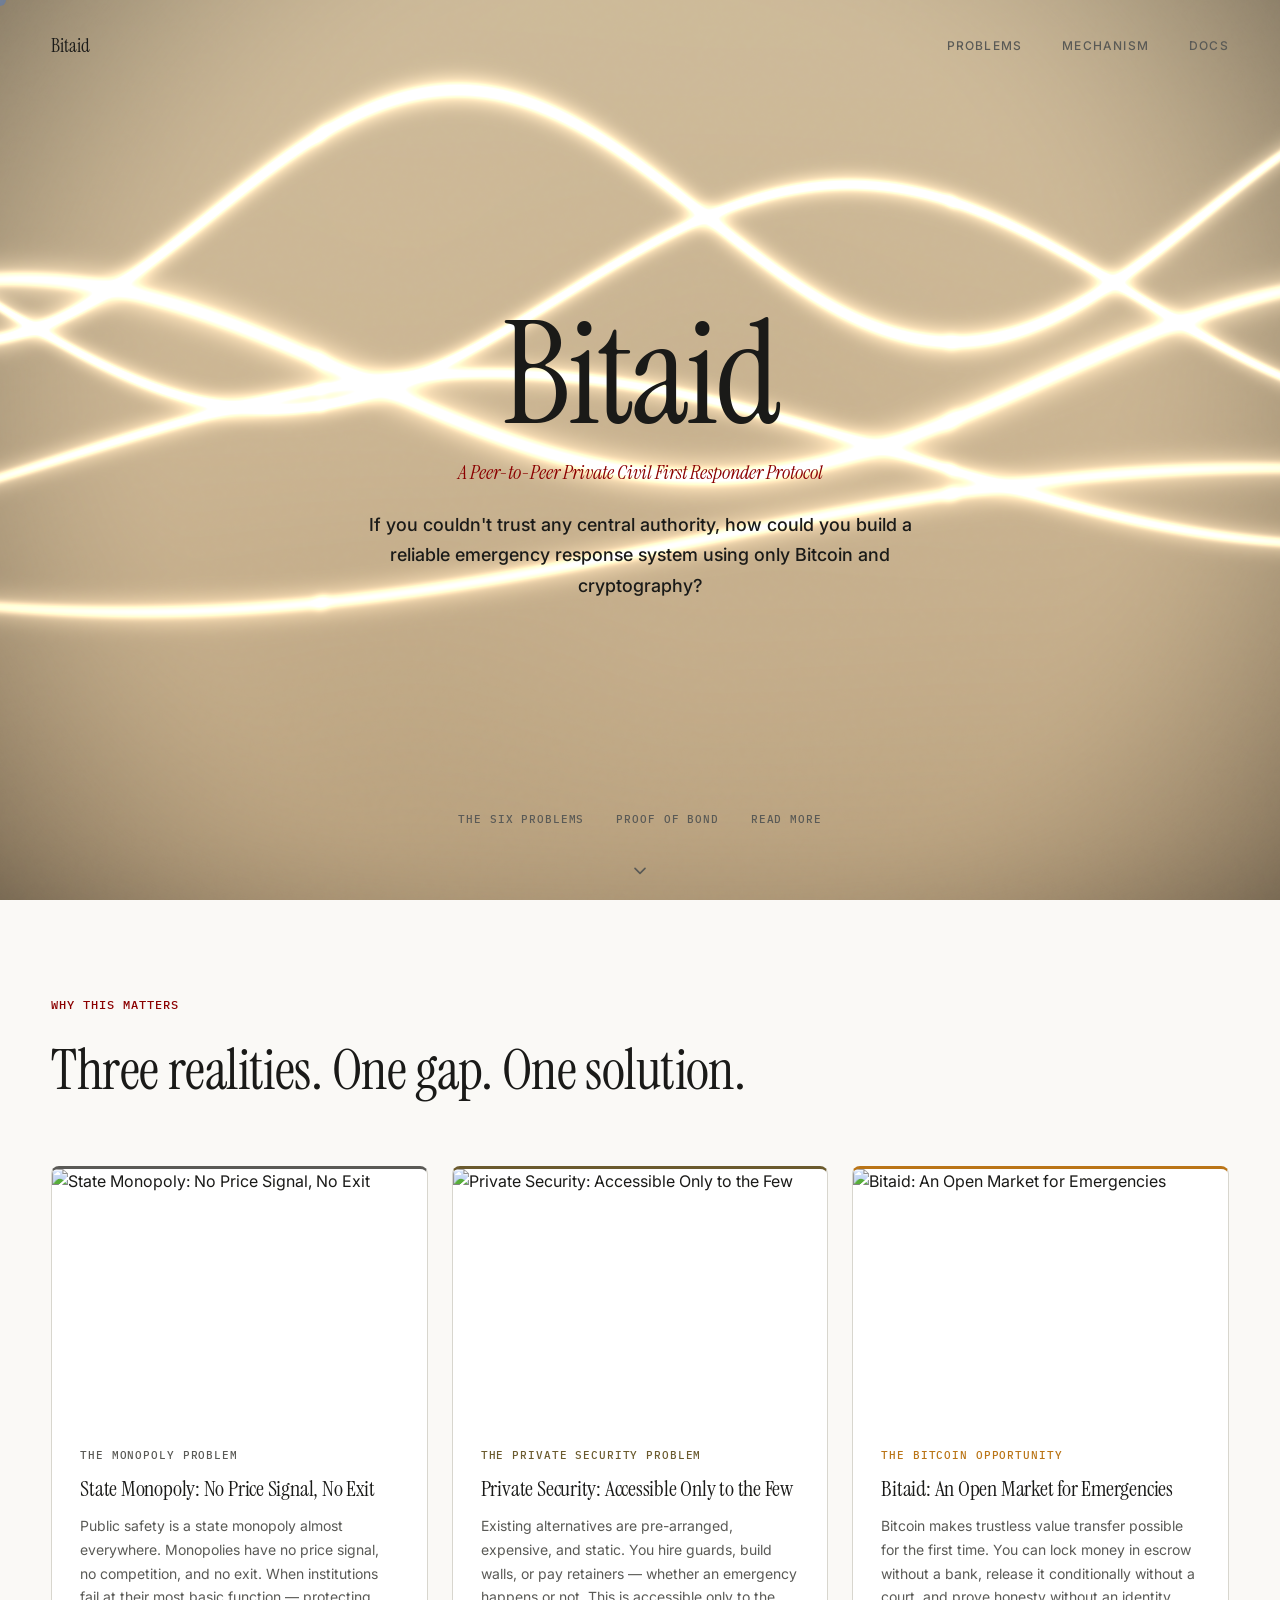
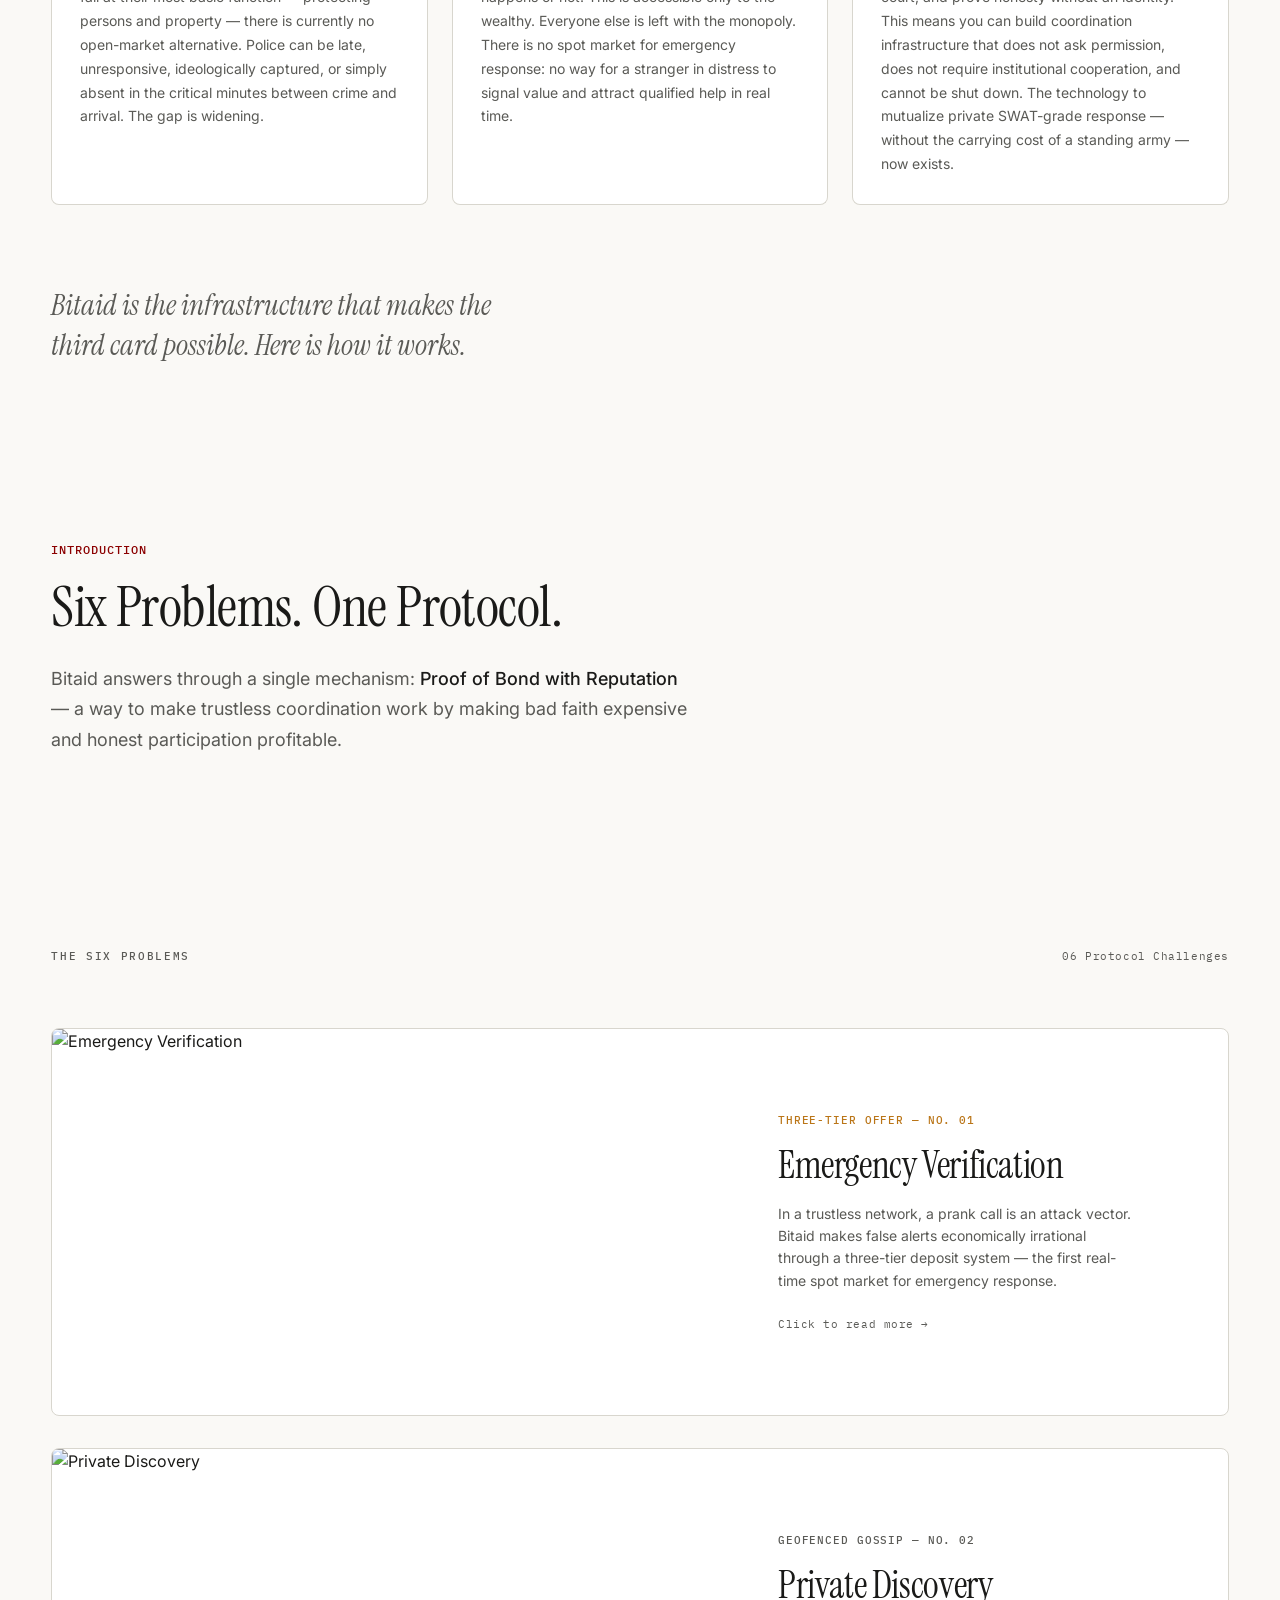
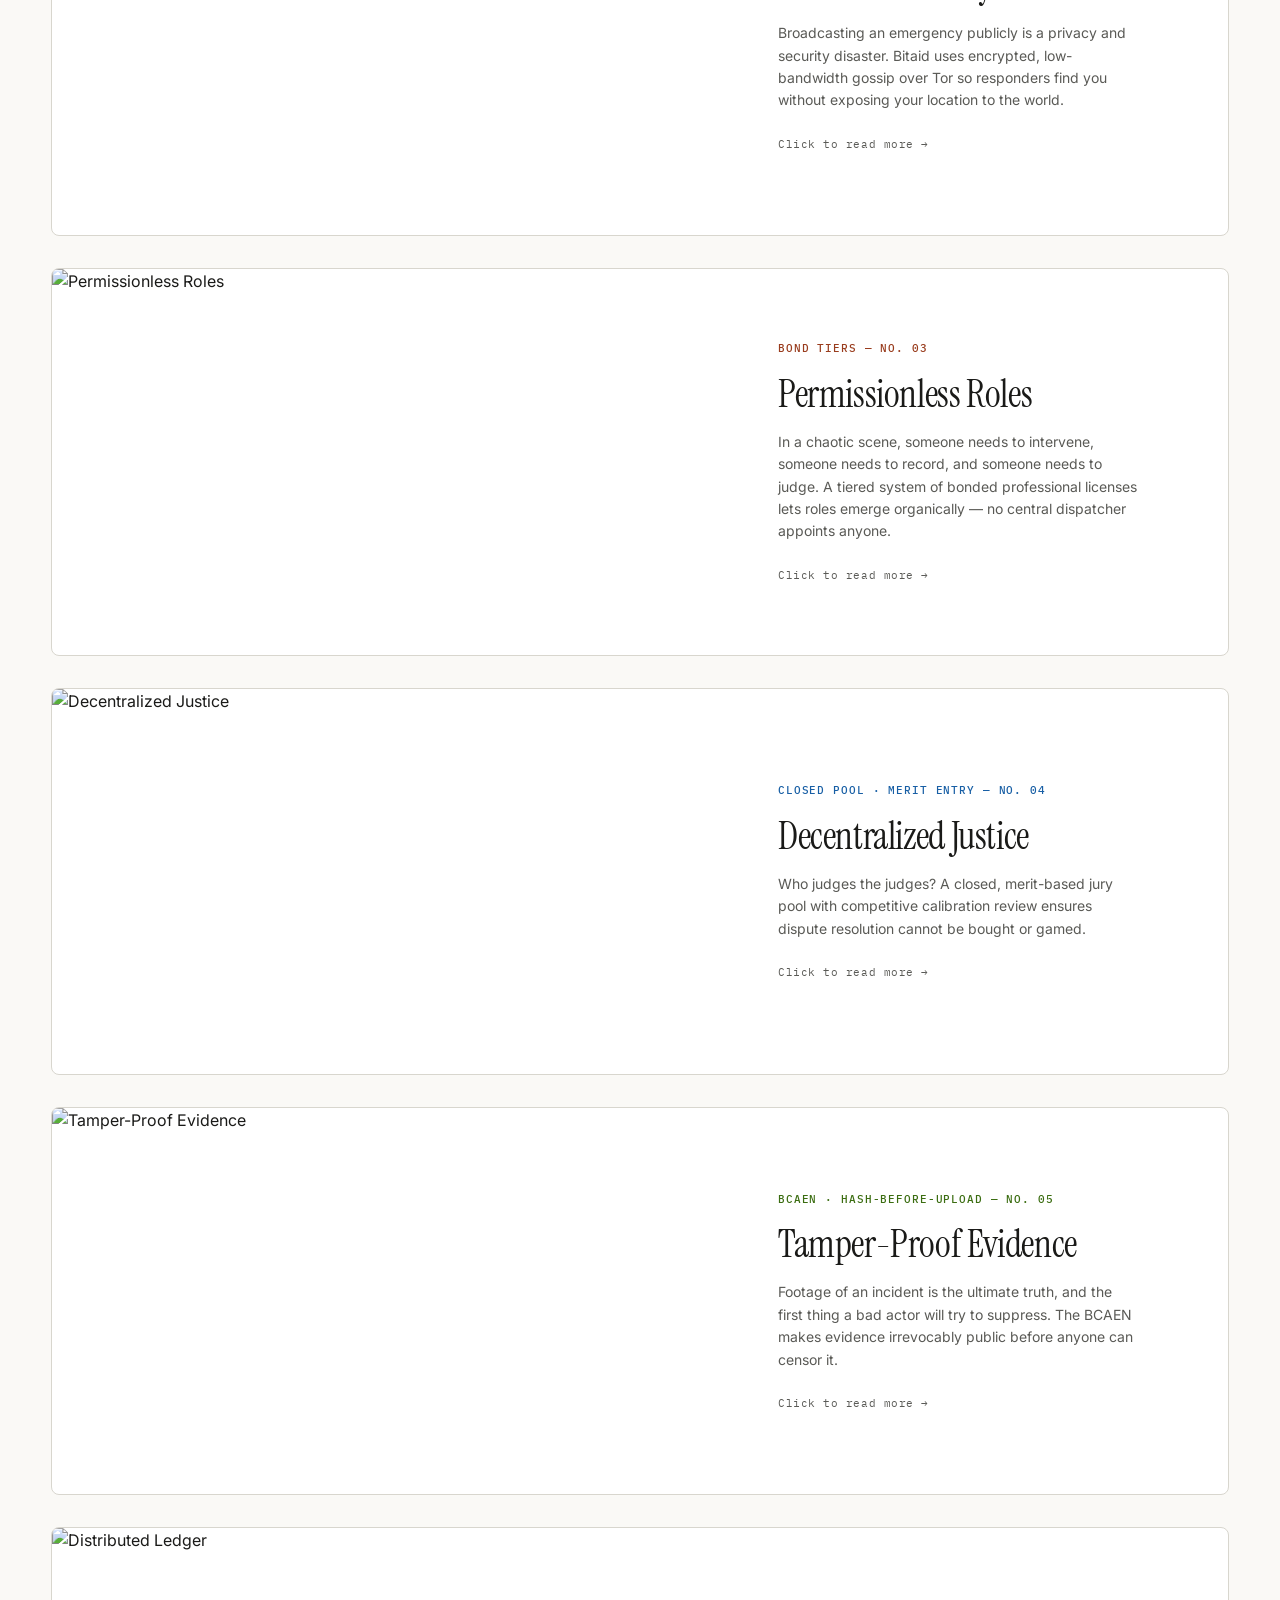
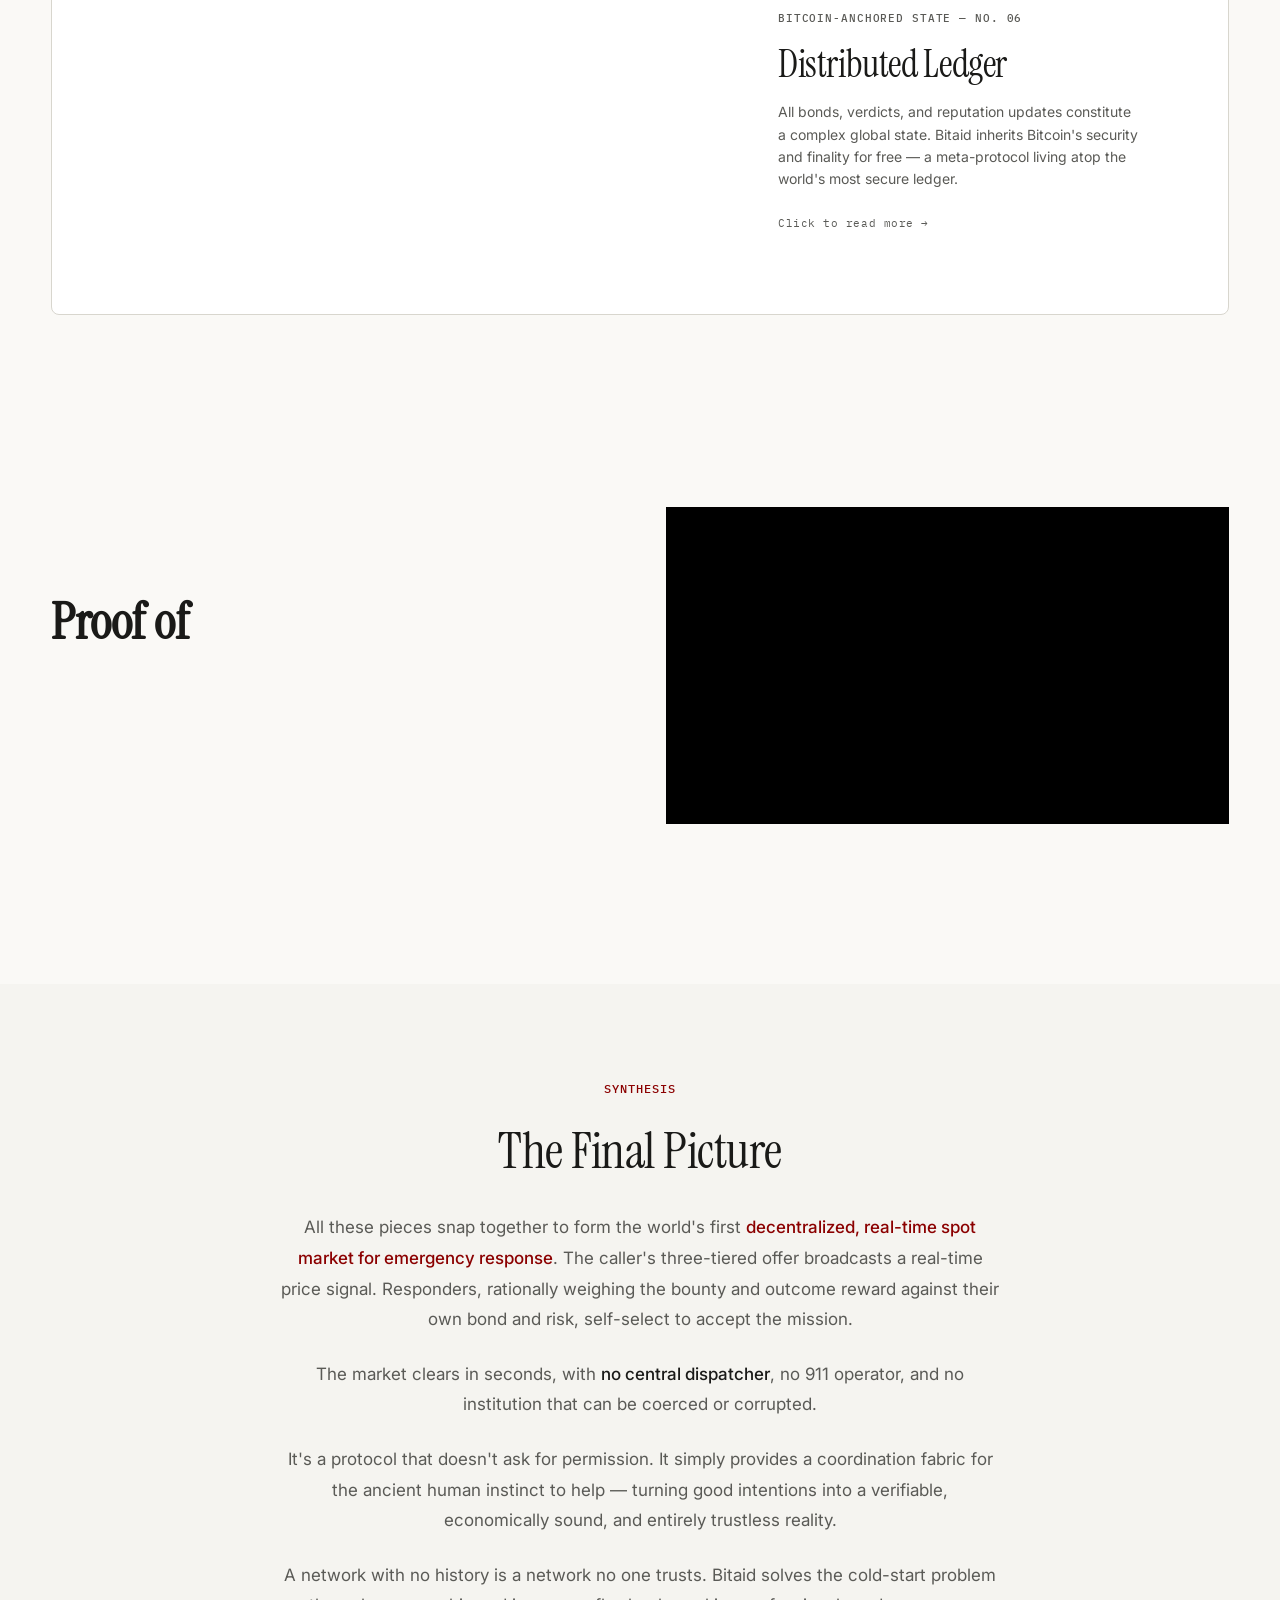
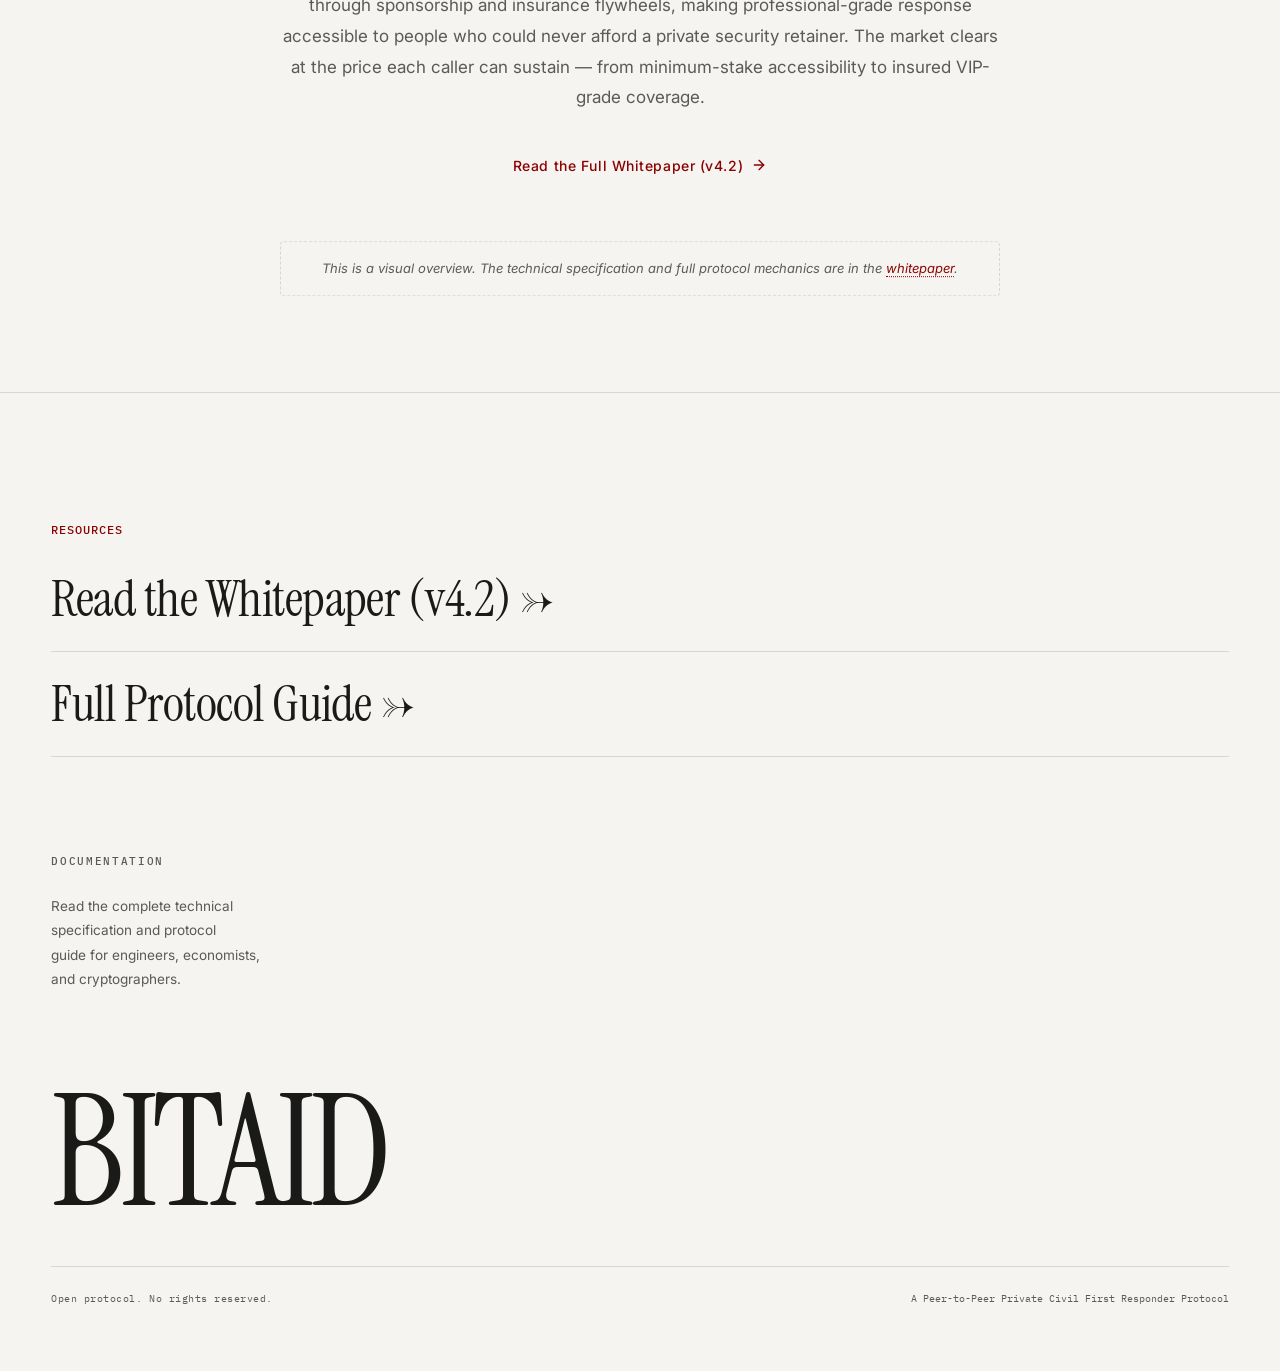
==== commit 989b7da1: "Add files via upload" ====
--- a/about/index.html
+++ b/about/index.html
@@ -8,8 +8,8 @@
     <link rel="preconnect" href="https://fonts.googleapis.com" />
     <link rel="preconnect" href="https://fonts.gstatic.com" crossorigin />
     <link href="https://fonts.googleapis.com/css2?family=Inter:wght@300;400;500;600;700&family=Playfair+Display:ital,wght@0,400;0,500;0,600;0,700;0,800;0,900;1,400;1,500;1,600;1,700&family=Space+Mono:wght@400;700&display=swap" rel="stylesheet" />
-    <script type="module" crossorigin src="./assets/index-BD4WPED_.js"></script>
-    <link rel="stylesheet" crossorigin href="./assets/index-dHzkvrSi.css">
+    <script type="module" crossorigin src="./assets/index-Dipwvrp_.js"></script>
+    <link rel="stylesheet" crossorigin href="./assets/index-Bn_p2Cza.css">
   </head>
   <body>
     <div id="root"></div>
--- a/about/assets/index-Bn_p2Cza.css
+++ b/about/assets/index-Bn_p2Cza.css
@@ -0,0 +1 @@
+@import"https://fonts.googleapis.com/css2?family=Instrument+Serif:ital@0;1&family=Inter:wght@300;400;500;600;700&family=IBM+Plex+Mono:wght@400;500&display=swap";*,:before,:after{--tw-border-spacing-x: 0;--tw-border-spacing-y: 0;--tw-translate-x: 0;--tw-translate-y: 0;--tw-rotate: 0;--tw-skew-x: 0;--tw-skew-y: 0;--tw-scale-x: 1;--tw-scale-y: 1;--tw-pan-x: ;--tw-pan-y: ;--tw-pinch-zoom: ;--tw-scroll-snap-strictness: proximity;--tw-gradient-from-position: ;--tw-gradient-via-position: ;--tw-gradient-to-position: ;--tw-ordinal: ;--tw-slashed-zero: ;--tw-numeric-figure: ;--tw-numeric-spacing: ;--tw-numeric-fraction: ;--tw-ring-inset: ;--tw-ring-offset-width: 0px;--tw-ring-offset-color: #fff;--tw-ring-color: rgb(59 130 246 / .5);--tw-ring-offset-shadow: 0 0 #0000;--tw-ring-shadow: 0 0 #0000;--tw-shadow: 0 0 #0000;--tw-shadow-colored: 0 0 #0000;--tw-blur: ;--tw-brightness: ;--tw-contrast: ;--tw-grayscale: ;--tw-hue-rotate: ;--tw-invert: ;--tw-saturate: ;--tw-sepia: ;--tw-drop-shadow: ;--tw-backdrop-blur: ;--tw-backdrop-brightness: ;--tw-backdrop-contrast: ;--tw-backdrop-grayscale: ;--tw-backdrop-hue-rotate: ;--tw-backdrop-invert: ;--tw-backdrop-opacity: ;--tw-backdrop-saturate: ;--tw-backdrop-sepia: ;--tw-contain-size: ;--tw-contain-layout: ;--tw-contain-paint: ;--tw-contain-style: }::backdrop{--tw-border-spacing-x: 0;--tw-border-spacing-y: 0;--tw-translate-x: 0;--tw-translate-y: 0;--tw-rotate: 0;--tw-skew-x: 0;--tw-skew-y: 0;--tw-scale-x: 1;--tw-scale-y: 1;--tw-pan-x: ;--tw-pan-y: ;--tw-pinch-zoom: ;--tw-scroll-snap-strictness: proximity;--tw-gradient-from-position: ;--tw-gradient-via-position: ;--tw-gradient-to-position: ;--tw-ordinal: ;--tw-slashed-zero: ;--tw-numeric-figure: ;--tw-numeric-spacing: ;--tw-numeric-fraction: ;--tw-ring-inset: ;--tw-ring-offset-width: 0px;--tw-ring-offset-color: #fff;--tw-ring-color: rgb(59 130 246 / .5);--tw-ring-offset-shadow: 0 0 #0000;--tw-ring-shadow: 0 0 #0000;--tw-shadow: 0 0 #0000;--tw-shadow-colored: 0 0 #0000;--tw-blur: ;--tw-brightness: ;--tw-contrast: ;--tw-grayscale: ;--tw-hue-rotate: ;--tw-invert: ;--tw-saturate: ;--tw-sepia: ;--tw-drop-shadow: ;--tw-backdrop-blur: ;--tw-backdrop-brightness: ;--tw-backdrop-contrast: ;--tw-backdrop-grayscale: ;--tw-backdrop-hue-rotate: ;--tw-backdrop-invert: ;--tw-backdrop-opacity: ;--tw-backdrop-saturate: ;--tw-backdrop-sepia: ;--tw-contain-size: ;--tw-contain-layout: ;--tw-contain-paint: ;--tw-contain-style: }*,:before,:after{box-sizing:border-box;border-width:0;border-style:solid;border-color:#e5e7eb}:before,:after{--tw-content: ""}html,:host{line-height:1.5;-webkit-text-size-adjust:100%;-moz-tab-size:4;-o-tab-size:4;tab-size:4;font-family:ui-sans-serif,system-ui,sans-serif,"Apple Color Emoji","Segoe UI Emoji",Segoe UI Symbol,"Noto Color Emoji";font-feature-settings:normal;font-variation-settings:normal;-webkit-tap-highlight-color:transparent}body{margin:0;line-height:inherit}hr{height:0;color:inherit;border-top-width:1px}abbr:where([title]){-webkit-text-decoration:underline dotted;text-decoration:underline dotted}h1,h2,h3,h4,h5,h6{font-size:inherit;font-weight:inherit}a{color:inherit;text-decoration:inherit}b,strong{font-weight:bolder}code,kbd,samp,pre{font-family:ui-monospace,SFMono-Regular,Menlo,Monaco,Consolas,Liberation Mono,Courier New,monospace;font-feature-settings:normal;font-variation-settings:normal;font-size:1em}small{font-size:80%}sub,sup{font-size:75%;line-height:0;position:relative;vertical-align:baseline}sub{bottom:-.25em}sup{top:-.5em}table{text-indent:0;border-color:inherit;border-collapse:collapse}button,input,optgroup,select,textarea{font-family:inherit;font-feature-settings:inherit;font-variation-settings:inherit;font-size:100%;font-weight:inherit;line-height:inherit;letter-spacing:inherit;color:inherit;margin:0;padding:0}button,select{text-transform:none}button,input:where([type=button]),input:where([type=reset]),input:where([type=submit]){-webkit-appearance:button;background-color:transparent;background-image:none}:-moz-focusring{outline:auto}:-moz-ui-invalid{box-shadow:none}progress{vertical-align:baseline}::-webkit-inner-spin-button,::-webkit-outer-spin-button{height:auto}[type=search]{-webkit-appearance:textfield;outline-offset:-2px}::-webkit-search-decoration{-webkit-appearance:none}::-webkit-file-upload-button{-webkit-appearance:button;font:inherit}summary{display:list-item}blockquote,dl,dd,h1,h2,h3,h4,h5,h6,hr,figure,p,pre{margin:0}fieldset{margin:0;padding:0}legend{padding:0}ol,ul,menu{list-style:none;margin:0;padding:0}dialog{padding:0}textarea{resize:vertical}input::-moz-placeholder,textarea::-moz-placeholder{opacity:1;color:#9ca3af}input::placeholder,textarea::placeholder{opacity:1;color:#9ca3af}button,[role=button]{cursor:pointer}:disabled{cursor:default}img,svg,video,canvas,audio,iframe,embed,object{display:block;vertical-align:middle}img,video{max-width:100%;height:auto}[hidden]:where(:not([hidden=until-found])){display:none}:root{--bg-primary: #faf9f6;--bg-secondary: #f5f4f0;--bg-card: #ffffff;--bg-accent: #f5f4f0;--text-primary: #1a1a18;--text-secondary: #5a5a56;--text-inverse: #faf9f6;--accent-bronze: #8b0000;--accent-amber: #BA7517;--accent-coral: #993C1D;--accent-blue: #185FA5;--accent-green: #3B6D11;--border-color: #d8d6ce;--border-hover: #c0beb6;--font-display: "Instrument Serif", "Playfair Display", Georgia, serif;--font-sans: "Inter", "IBM Plex Sans", "Helvetica Neue", Arial, sans-serif;--font-mono: "IBM Plex Mono", "SF Mono", monospace;--space-section: 12rem;--space-element: 2rem;--grid-pad: 4vw;--background: 40 20% 97%;--foreground: 40 8% 10%;--card: 0 0% 100%;--card-foreground: 40 8% 10%;--popover: 0 0% 100%;--popover-foreground: 40 8% 10%;--primary: 40 8% 10%;--primary-foreground: 40 20% 97%;--secondary: 40 10% 94%;--secondary-foreground: 40 8% 10%;--muted: 40 10% 94%;--muted-foreground: 40 6% 34%;--accent: 0 100% 27%;--accent-foreground: 40 20% 97%;--destructive: 0 84.2% 60.2%;--destructive-foreground: 0 0% 98%;--border: 40 12% 85%;--input: 40 12% 85%;--ring: 0 100% 27%;--radius: .5rem}*{border-color:hsl(var(--border))}body{font-family:var(--font-sans);color:var(--text-primary);background:var(--bg-primary);overflow-x:hidden;cursor:none}a,button{cursor:none}::-moz-selection{background:var(--accent-bronze);color:var(--text-inverse)}::selection{background:var(--accent-bronze);color:var(--text-inverse)}@media(hover:none){body,a,button{cursor:auto}}.sr-only{position:absolute;width:1px;height:1px;padding:0;margin:-1px;overflow:hidden;clip:rect(0,0,0,0);white-space:nowrap;border-width:0}.pointer-events-none{pointer-events:none}.visible{visibility:visible}.invisible{visibility:hidden}.static{position:static}.fixed{position:fixed}.absolute{position:absolute}.relative{position:relative}.sticky{position:sticky}.inset-0{inset:0}.inset-x-0{left:0;right:0}.inset-y-0{top:0;bottom:0}.-bottom-12{bottom:-3rem}.-left-12{left:-3rem}.-right-12{right:-3rem}.-top-12{top:-3rem}.bottom-0{bottom:0}.left-0{left:0}.left-1\/2{left:50%}.left-2{left:.5rem}.left-\[50\%\]{left:50%}.right-0{right:0}.right-1{right:.25rem}.right-2{right:.5rem}.right-3{right:.75rem}.right-4{right:1rem}.top-0{top:0}.top-1\.5{top:.375rem}.top-1\/2{top:50%}.top-3\.5{top:.875rem}.top-4{top:1rem}.top-\[1px\]{top:1px}.top-\[50\%\]{top:50%}.top-\[60\%\]{top:60%}.top-full{top:100%}.isolate{isolation:isolate}.z-10{z-index:10}.z-20{z-index:20}.z-50{z-index:50}.z-\[1\]{z-index:1}.order-first{order:-9999}.order-last{order:9999}.col-start-2{grid-column-start:2}.row-span-2{grid-row:span 2 / span 2}.row-start-1{grid-row-start:1}.\!m-0{margin:0!important}.-mx-1{margin-left:-.25rem;margin-right:-.25rem}.-my-2{margin-top:-.5rem;margin-bottom:-.5rem}.mx-2{margin-left:.5rem;margin-right:.5rem}.mx-3\.5{margin-left:.875rem;margin-right:.875rem}.mx-auto{margin-left:auto;margin-right:auto}.my-0{margin-top:0;margin-bottom:0}.my-0\.5{margin-top:.125rem;margin-bottom:.125rem}.my-1{margin-top:.25rem;margin-bottom:.25rem}.-ml-4{margin-left:-1rem}.-mt-4{margin-top:-1rem}.mb-2{margin-bottom:.5rem}.mb-3{margin-bottom:.75rem}.ml-1{margin-left:.25rem}.ml-4{margin-left:1rem}.ml-auto{margin-left:auto}.mt-1\.5{margin-top:.375rem}.mt-2{margin-top:.5rem}.mt-4{margin-top:1rem}.mt-auto{margin-top:auto}.line-clamp-1{overflow:hidden;display:-webkit-box;-webkit-box-orient:vertical;-webkit-line-clamp:1}.line-clamp-2{overflow:hidden;display:-webkit-box;-webkit-box-orient:vertical;-webkit-line-clamp:2}.block{display:block}.inline-block{display:inline-block}.inline{display:inline}.flex{display:flex}.inline-flex{display:inline-flex}.table{display:table}.table-caption{display:table-caption}.table-cell{display:table-cell}.table-row{display:table-row}.grid{display:grid}.hidden{display:none}.aspect-square{aspect-ratio:1 / 1}.aspect-video{aspect-ratio:16 / 9}.size-10{width:2.5rem;height:2.5rem}.size-2{width:.5rem;height:.5rem}.size-2\.5{width:.625rem;height:.625rem}.size-3{width:.75rem;height:.75rem}.size-3\.5{width:.875rem;height:.875rem}.size-4{width:1rem;height:1rem}.size-6{width:1.5rem;height:1.5rem}.size-7{width:1.75rem;height:1.75rem}.size-8{width:2rem;height:2rem}.size-9{width:2.25rem;height:2.25rem}.size-auto{width:auto;height:auto}.size-full{width:100%;height:100%}.h-1\.5{height:.375rem}.h-10{height:2.5rem}.h-12{height:3rem}.h-2{height:.5rem}.h-2\.5{height:.625rem}.h-4{height:1rem}.h-5{height:1.25rem}.h-6{height:1.5rem}.h-7{height:1.75rem}.h-8{height:2rem}.h-9{height:2.25rem}.h-\[1\.15rem\]{height:1.15rem}.h-\[calc\(100\%-1px\)\]{height:calc(100% - 1px)}.h-\[var\(--radix-navigation-menu-viewport-height\)\]{height:var(--radix-navigation-menu-viewport-height)}.h-\[var\(--radix-select-trigger-height\)\]{height:var(--radix-select-trigger-height)}.h-auto{height:auto}.h-full{height:100%}.h-px{height:1px}.h-svh{height:100svh}.max-h-\[300px\]{max-height:300px}.min-h-0{min-height:0px}.min-h-16{min-height:4rem}.min-h-4{min-height:1rem}.min-h-svh{min-height:100svh}.w-0{width:0px}.w-1{width:.25rem}.w-2{width:.5rem}.w-2\.5{width:.625rem}.w-3{width:.75rem}.w-3\/4{width:75%}.w-4{width:1rem}.w-5{width:1.25rem}.w-64{width:16rem}.w-72{width:18rem}.w-8{width:2rem}.w-9{width:2.25rem}.w-\[100px\]{width:100px}.w-auto{width:auto}.w-fit{width:-moz-fit-content;width:fit-content}.w-full{width:100%}.w-max{width:-moz-max-content;width:max-content}.w-px{width:1px}.min-w-0{min-width:0px}.min-w-10{min-width:2.5rem}.min-w-5{min-width:1.25rem}.min-w-8{min-width:2rem}.min-w-9{min-width:2.25rem}.min-w-\[12rem\]{min-width:12rem}.min-w-\[8rem\]{min-width:8rem}.min-w-\[var\(--radix-select-trigger-width\)\]{min-width:var(--radix-select-trigger-width)}.max-w-\[calc\(100\%-2rem\)\]{max-width:calc(100% - 2rem)}.max-w-max{max-width:-moz-max-content;max-width:max-content}.max-w-sm{max-width:24rem}.flex-1{flex:1 1 0%}.shrink-0{flex-shrink:0}.grow{flex-grow:1}.grow-0{flex-grow:0}.basis-full{flex-basis:100%}.caption-bottom{caption-side:bottom}.border-collapse{border-collapse:collapse}.-translate-x-1\/2{--tw-translate-x: -50%;transform:translate(var(--tw-translate-x),var(--tw-translate-y)) rotate(var(--tw-rotate)) skew(var(--tw-skew-x)) skewY(var(--tw-skew-y)) scaleX(var(--tw-scale-x)) scaleY(var(--tw-scale-y))}.-translate-x-px{--tw-translate-x: -1px;transform:translate(var(--tw-translate-x),var(--tw-translate-y)) rotate(var(--tw-rotate)) skew(var(--tw-skew-x)) skewY(var(--tw-skew-y)) scaleX(var(--tw-scale-x)) scaleY(var(--tw-scale-y))}.-translate-y-1\/2{--tw-translate-y: -50%;transform:translate(var(--tw-translate-x),var(--tw-translate-y)) rotate(var(--tw-rotate)) skew(var(--tw-skew-x)) skewY(var(--tw-skew-y)) scaleX(var(--tw-scale-x)) scaleY(var(--tw-scale-y))}.translate-x-\[-50\%\]{--tw-translate-x: -50%;transform:translate(var(--tw-translate-x),var(--tw-translate-y)) rotate(var(--tw-rotate)) skew(var(--tw-skew-x)) skewY(var(--tw-skew-y)) scaleX(var(--tw-scale-x)) scaleY(var(--tw-scale-y))}.translate-x-px{--tw-translate-x: 1px;transform:translate(var(--tw-translate-x),var(--tw-translate-y)) rotate(var(--tw-rotate)) skew(var(--tw-skew-x)) skewY(var(--tw-skew-y)) scaleX(var(--tw-scale-x)) scaleY(var(--tw-scale-y))}.translate-y-0\.5{--tw-translate-y: .125rem;transform:translate(var(--tw-translate-x),var(--tw-translate-y)) rotate(var(--tw-rotate)) skew(var(--tw-skew-x)) skewY(var(--tw-skew-y)) scaleX(var(--tw-scale-x)) scaleY(var(--tw-scale-y))}.translate-y-\[-50\%\]{--tw-translate-y: -50%;transform:translate(var(--tw-translate-x),var(--tw-translate-y)) rotate(var(--tw-rotate)) skew(var(--tw-skew-x)) skewY(var(--tw-skew-y)) scaleX(var(--tw-scale-x)) scaleY(var(--tw-scale-y))}.translate-y-\[calc\(-50\%_-_2px\)\]{--tw-translate-y: calc(-50% - 2px) ;transform:translate(var(--tw-translate-x),var(--tw-translate-y)) rotate(var(--tw-rotate)) skew(var(--tw-skew-x)) skewY(var(--tw-skew-y)) scaleX(var(--tw-scale-x)) scaleY(var(--tw-scale-y))}.rotate-45{--tw-rotate: 45deg;transform:translate(var(--tw-translate-x),var(--tw-translate-y)) rotate(var(--tw-rotate)) skew(var(--tw-skew-x)) skewY(var(--tw-skew-y)) scaleX(var(--tw-scale-x)) scaleY(var(--tw-scale-y))}.rotate-90{--tw-rotate: 90deg;transform:translate(var(--tw-translate-x),var(--tw-translate-y)) rotate(var(--tw-rotate)) skew(var(--tw-skew-x)) skewY(var(--tw-skew-y)) scaleX(var(--tw-scale-x)) scaleY(var(--tw-scale-y))}.transform{transform:translate(var(--tw-translate-x),var(--tw-translate-y)) rotate(var(--tw-rotate)) skew(var(--tw-skew-x)) skewY(var(--tw-skew-y)) scaleX(var(--tw-scale-x)) scaleY(var(--tw-scale-y))}@keyframes caret-blink{0%,70%,to{opacity:1}20%,50%{opacity:0}}.animate-caret-blink{animation:caret-blink 1.25s ease-out infinite}@keyframes pulse{50%{opacity:.5}}.animate-pulse{animation:pulse 2s cubic-bezier(.4,0,.6,1) infinite}@keyframes spin{to{transform:rotate(360deg)}}.animate-spin{animation:spin 1s linear infinite}.cursor-default{cursor:default}.cursor-text{cursor:text}.touch-none{touch-action:none}.select-none{-webkit-user-select:none;-moz-user-select:none;user-select:none}.resize-none{resize:none}.resize{resize:both}.scroll-my-1{scroll-margin-top:.25rem;scroll-margin-bottom:.25rem}.scroll-py-1{scroll-padding-top:.25rem;scroll-padding-bottom:.25rem}.list-disc{list-style-type:disc}.list-none{list-style-type:none}.auto-rows-min{grid-auto-rows:min-content}.grid-cols-\[0_1fr\]{grid-template-columns:0 1fr}.grid-rows-\[auto_auto\]{grid-template-rows:auto auto}.flex-row{flex-direction:row}.flex-col{flex-direction:column}.flex-col-reverse{flex-direction:column-reverse}.flex-wrap{flex-wrap:wrap}.place-content-center{place-content:center}.items-start{align-items:flex-start}.items-end{align-items:flex-end}.items-center{align-items:center}.items-stretch{align-items:stretch}.justify-start{justify-content:flex-start}.justify-center{justify-content:center}.justify-between{justify-content:space-between}.justify-items-start{justify-items:start}.gap-0\.5{gap:.125rem}.gap-1{gap:.25rem}.gap-1\.5{gap:.375rem}.gap-2{gap:.5rem}.gap-2\.5{gap:.625rem}.gap-3{gap:.75rem}.gap-4{gap:1rem}.gap-6{gap:1.5rem}.gap-7{gap:1.75rem}.gap-\[--spacing\(var\(--gap\)\)\]{gap:var(--spacing(var(--gap)))}.gap-y-0\.5{row-gap:.125rem}.self-start{align-self:flex-start}.self-stretch{align-self:stretch}.justify-self-end{justify-self:end}.overflow-auto{overflow:auto}.overflow-hidden{overflow:hidden}.overflow-x-auto{overflow-x:auto}.overflow-y-auto{overflow-y:auto}.overflow-x-hidden{overflow-x:hidden}.whitespace-nowrap{white-space:nowrap}.text-balance{text-wrap:balance}.break-words{overflow-wrap:break-word}.rounded-\[2px\]{border-radius:2px}.rounded-\[4px\]{border-radius:4px}.rounded-\[calc\(var\(--radius\)-5px\)\]{border-radius:calc(var(--radius) - 5px)}.rounded-\[inherit\]{border-radius:inherit}.rounded-full{border-radius:9999px}.rounded-lg{border-radius:var(--radius)}.rounded-md{border-radius:calc(var(--radius) - 2px)}.rounded-none{border-radius:0}.rounded-sm{border-radius:calc(var(--radius) - 4px)}.rounded-xl{border-radius:calc(var(--radius) + 4px)}.rounded-xs{border-radius:calc(var(--radius) - 6px)}.rounded-l-md{border-top-left-radius:calc(var(--radius) - 2px);border-bottom-left-radius:calc(var(--radius) - 2px)}.rounded-r-md{border-top-right-radius:calc(var(--radius) - 2px);border-bottom-right-radius:calc(var(--radius) - 2px)}.rounded-tl-sm{border-top-left-radius:calc(var(--radius) - 4px)}.border{border-width:1px}.border-0{border-width:0px}.border-\[1\.5px\]{border-width:1.5px}.border-y{border-top-width:1px;border-bottom-width:1px}.border-b{border-bottom-width:1px}.border-l{border-left-width:1px}.border-r{border-right-width:1px}.border-t{border-top-width:1px}.border-dashed{border-style:dashed}.border-border{border-color:hsl(var(--border))}.border-border\/50{border-color:hsl(var(--border) / .5)}.border-input{border-color:hsl(var(--input))}.border-primary{border-color:hsl(var(--primary))}.border-sidebar-border{border-color:hsl(var(--sidebar-border))}.border-transparent{border-color:transparent}.border-l-transparent{border-left-color:transparent}.border-t-transparent{border-top-color:transparent}.bg-accent{background-color:hsl(var(--accent))}.bg-background{background-color:hsl(var(--background))}.bg-black\/50{background-color:#00000080}.bg-border{background-color:hsl(var(--border))}.bg-card{background-color:hsl(var(--card))}.bg-destructive{--tw-bg-opacity: 1;background-color:hsl(var(--destructive) / var(--tw-bg-opacity, 1))}.bg-foreground{background-color:hsl(var(--foreground))}.bg-input{background-color:hsl(var(--input))}.bg-muted{background-color:hsl(var(--muted))}.bg-muted\/50{background-color:hsl(var(--muted) / .5)}.bg-popover{background-color:hsl(var(--popover))}.bg-primary{background-color:hsl(var(--primary))}.bg-primary\/20{background-color:hsl(var(--primary) / .2)}.bg-secondary{background-color:hsl(var(--secondary))}.bg-sidebar{background-color:hsl(var(--sidebar-background))}.bg-sidebar-border{background-color:hsl(var(--sidebar-border))}.bg-transparent{background-color:transparent}.bg-white{--tw-bg-opacity: 1;background-color:rgb(255 255 255 / var(--tw-bg-opacity, 1))}.fill-current{fill:currentColor}.fill-foreground{fill:hsl(var(--foreground))}.fill-primary{fill:hsl(var(--primary))}.p-0{padding:0}.p-1{padding:.25rem}.p-2{padding:.5rem}.p-3{padding:.75rem}.p-4{padding:1rem}.p-6{padding:1.5rem}.p-\[3px\]{padding:3px}.p-px{padding:1px}.px-1{padding-left:.25rem;padding-right:.25rem}.px-1\.5{padding-left:.375rem;padding-right:.375rem}.px-2{padding-left:.5rem;padding-right:.5rem}.px-2\.5{padding-left:.625rem;padding-right:.625rem}.px-3{padding-left:.75rem;padding-right:.75rem}.px-4{padding-left:1rem;padding-right:1rem}.px-6{padding-left:1.5rem;padding-right:1.5rem}.py-0\.5{padding-top:.125rem;padding-bottom:.125rem}.py-1{padding-top:.25rem;padding-bottom:.25rem}.py-1\.5{padding-top:.375rem;padding-bottom:.375rem}.py-2{padding-top:.5rem;padding-bottom:.5rem}.py-3{padding-top:.75rem;padding-bottom:.75rem}.py-4{padding-top:1rem;padding-bottom:1rem}.py-6{padding-top:1.5rem;padding-bottom:1.5rem}.pb-3{padding-bottom:.75rem}.pb-4{padding-bottom:1rem}.pl-2{padding-left:.5rem}.pl-3{padding-left:.75rem}.pl-4{padding-left:1rem}.pl-8{padding-left:2rem}.pr-1{padding-right:.25rem}.pr-2{padding-right:.5rem}.pr-2\.5{padding-right:.625rem}.pr-3{padding-right:.75rem}.pr-8{padding-right:2rem}.pt-0{padding-top:0}.pt-3{padding-top:.75rem}.pt-4{padding-top:1rem}.text-left{text-align:left}.text-center{text-align:center}.align-middle{vertical-align:middle}.font-mono{font-family:ui-monospace,SFMono-Regular,Menlo,Monaco,Consolas,Liberation Mono,Courier New,monospace}.font-sans{font-family:ui-sans-serif,system-ui,sans-serif,"Apple Color Emoji","Segoe UI Emoji",Segoe UI Symbol,"Noto Color Emoji"}.text-\[0\.8rem\]{font-size:.8rem}.text-base{font-size:1rem;line-height:1.5rem}.text-lg{font-size:1.125rem;line-height:1.75rem}.text-sm{font-size:.875rem;line-height:1.25rem}.text-sm\/relaxed{font-size:.875rem;line-height:1.625}.text-xs{font-size:.75rem;line-height:1rem}.font-medium{font-weight:500}.font-normal{font-weight:400}.font-semibold{font-weight:600}.uppercase{text-transform:uppercase}.italic{font-style:italic}.tabular-nums{--tw-numeric-spacing: tabular-nums;font-variant-numeric:var(--tw-ordinal) var(--tw-slashed-zero) var(--tw-numeric-figure) var(--tw-numeric-spacing) var(--tw-numeric-fraction)}.leading-none{line-height:1}.leading-normal{line-height:1.5}.leading-snug{line-height:1.375}.tracking-tight{letter-spacing:-.025em}.tracking-widest{letter-spacing:.1em}.text-accent-foreground{color:hsl(var(--accent-foreground))}.text-background{color:hsl(var(--background))}.text-card-foreground{color:hsl(var(--card-foreground))}.text-current{color:currentColor}.text-destructive{--tw-text-opacity: 1;color:hsl(var(--destructive) / var(--tw-text-opacity, 1))}.text-foreground{color:hsl(var(--foreground))}.text-muted-foreground{color:hsl(var(--muted-foreground))}.text-popover-foreground{color:hsl(var(--popover-foreground))}.text-primary{color:hsl(var(--primary))}.text-primary-foreground{color:hsl(var(--primary-foreground))}.text-secondary-foreground{color:hsl(var(--secondary-foreground))}.text-sidebar-foreground{color:hsl(var(--sidebar-foreground))}.text-sidebar-foreground\/70{color:hsl(var(--sidebar-foreground) / .7)}.text-white{--tw-text-opacity: 1;color:rgb(255 255 255 / var(--tw-text-opacity, 1))}.underline{text-decoration-line:underline}.underline-offset-4{text-underline-offset:4px}.opacity-0{opacity:0}.opacity-50{opacity:.5}.opacity-70{opacity:.7}.shadow{--tw-shadow: 0 1px 3px 0 rgb(0 0 0 / .1), 0 1px 2px -1px rgb(0 0 0 / .1);--tw-shadow-colored: 0 1px 3px 0 var(--tw-shadow-color), 0 1px 2px -1px var(--tw-shadow-color);box-shadow:var(--tw-ring-offset-shadow, 0 0 #0000),var(--tw-ring-shadow, 0 0 #0000),var(--tw-shadow)}.shadow-\[0_0_0_1px_hsl\(var\(--sidebar-border\)\)\]{--tw-shadow: 0 0 0 1px hsl(var(--sidebar-border));--tw-shadow-colored: 0 0 0 1px var(--tw-shadow-color);box-shadow:var(--tw-ring-offset-shadow, 0 0 #0000),var(--tw-ring-shadow, 0 0 #0000),var(--tw-shadow)}.shadow-lg{--tw-shadow: 0 10px 15px -3px rgb(0 0 0 / .1), 0 4px 6px -4px rgb(0 0 0 / .1);--tw-shadow-colored: 0 10px 15px -3px var(--tw-shadow-color), 0 4px 6px -4px var(--tw-shadow-color);box-shadow:var(--tw-ring-offset-shadow, 0 0 #0000),var(--tw-ring-shadow, 0 0 #0000),var(--tw-shadow)}.shadow-md{--tw-shadow: 0 4px 6px -1px rgb(0 0 0 / .1), 0 2px 4px -2px rgb(0 0 0 / .1);--tw-shadow-colored: 0 4px 6px -1px var(--tw-shadow-color), 0 2px 4px -2px var(--tw-shadow-color);box-shadow:var(--tw-ring-offset-shadow, 0 0 #0000),var(--tw-ring-shadow, 0 0 #0000),var(--tw-shadow)}.shadow-none{--tw-shadow: 0 0 #0000;--tw-shadow-colored: 0 0 #0000;box-shadow:var(--tw-ring-offset-shadow, 0 0 #0000),var(--tw-ring-shadow, 0 0 #0000),var(--tw-shadow)}.shadow-sm{--tw-shadow: 0 1px 2px 0 rgb(0 0 0 / .05);--tw-shadow-colored: 0 1px 2px 0 var(--tw-shadow-color);box-shadow:var(--tw-ring-offset-shadow, 0 0 #0000),var(--tw-ring-shadow, 0 0 #0000),var(--tw-shadow)}.shadow-xl{--tw-shadow: 0 20px 25px -5px rgb(0 0 0 / .1), 0 8px 10px -6px rgb(0 0 0 / .1);--tw-shadow-colored: 0 20px 25px -5px var(--tw-shadow-color), 0 8px 10px -6px var(--tw-shadow-color);box-shadow:var(--tw-ring-offset-shadow, 0 0 #0000),var(--tw-ring-shadow, 0 0 #0000),var(--tw-shadow)}.shadow-xs{--tw-shadow: 0 1px 2px 0 rgb(0 0 0 / .05);--tw-shadow-colored: 0 1px 2px 0 var(--tw-shadow-color);box-shadow:var(--tw-ring-offset-shadow, 0 0 #0000),var(--tw-ring-shadow, 0 0 #0000),var(--tw-shadow)}.outline-none{outline:2px solid transparent;outline-offset:2px}.outline{outline-style:solid}.ring-0{--tw-ring-offset-shadow: var(--tw-ring-inset) 0 0 0 var(--tw-ring-offset-width) var(--tw-ring-offset-color);--tw-ring-shadow: var(--tw-ring-inset) 0 0 0 calc(0px + var(--tw-ring-offset-width)) var(--tw-ring-color);box-shadow:var(--tw-ring-offset-shadow),var(--tw-ring-shadow),var(--tw-shadow, 0 0 #0000)}.ring-ring\/50{--tw-ring-color: hsl(var(--ring) / .5)}.ring-sidebar-ring{--tw-ring-color: hsl(var(--sidebar-ring))}.ring-offset-background{--tw-ring-offset-color: hsl(var(--background))}.blur{--tw-blur: blur(8px);filter:var(--tw-blur) var(--tw-brightness) var(--tw-contrast) var(--tw-grayscale) var(--tw-hue-rotate) var(--tw-invert) var(--tw-saturate) var(--tw-sepia) var(--tw-drop-shadow)}.filter{filter:var(--tw-blur) var(--tw-brightness) var(--tw-contrast) var(--tw-grayscale) var(--tw-hue-rotate) var(--tw-invert) var(--tw-saturate) var(--tw-sepia) var(--tw-drop-shadow)}.transition{transition-property:color,background-color,border-color,text-decoration-color,fill,stroke,opacity,box-shadow,transform,filter,backdrop-filter;transition-timing-function:cubic-bezier(.4,0,.2,1);transition-duration:.15s}.transition-\[color\,box-shadow\]{transition-property:color,box-shadow;transition-timing-function:cubic-bezier(.4,0,.2,1);transition-duration:.15s}.transition-\[left\,right\,width\]{transition-property:left,right,width;transition-timing-function:cubic-bezier(.4,0,.2,1);transition-duration:.15s}.transition-\[margin\,opacity\]{transition-property:margin,opacity;transition-timing-function:cubic-bezier(.4,0,.2,1);transition-duration:.15s}.transition-\[width\,height\,padding\]{transition-property:width,height,padding;transition-timing-function:cubic-bezier(.4,0,.2,1);transition-duration:.15s}.transition-\[width\]{transition-property:width;transition-timing-function:cubic-bezier(.4,0,.2,1);transition-duration:.15s}.transition-all{transition-property:all;transition-timing-function:cubic-bezier(.4,0,.2,1);transition-duration:.15s}.transition-colors{transition-property:color,background-color,border-color,text-decoration-color,fill,stroke;transition-timing-function:cubic-bezier(.4,0,.2,1);transition-duration:.15s}.transition-none{transition-property:none}.transition-opacity{transition-property:opacity;transition-timing-function:cubic-bezier(.4,0,.2,1);transition-duration:.15s}.transition-shadow{transition-property:box-shadow;transition-timing-function:cubic-bezier(.4,0,.2,1);transition-duration:.15s}.transition-transform{transition-property:transform;transition-timing-function:cubic-bezier(.4,0,.2,1);transition-duration:.15s}.duration-100{transition-duration:.1s}.duration-1000{transition-duration:1s}.duration-200{transition-duration:.2s}.duration-300{transition-duration:.3s}.ease-in-out{transition-timing-function:cubic-bezier(.4,0,.2,1)}.ease-linear{transition-timing-function:linear}@keyframes enter{0%{opacity:var(--tw-enter-opacity, 1);transform:translate3d(var(--tw-enter-translate-x, 0),var(--tw-enter-translate-y, 0),0) scale3d(var(--tw-enter-scale, 1),var(--tw-enter-scale, 1),var(--tw-enter-scale, 1)) rotate(var(--tw-enter-rotate, 0))}}@keyframes exit{to{opacity:var(--tw-exit-opacity, 1);transform:translate3d(var(--tw-exit-translate-x, 0),var(--tw-exit-translate-y, 0),0) scale3d(var(--tw-exit-scale, 1),var(--tw-exit-scale, 1),var(--tw-exit-scale, 1)) rotate(var(--tw-exit-rotate, 0))}}.animate-in{animation-name:enter;animation-duration:.15s;--tw-enter-opacity: initial;--tw-enter-scale: initial;--tw-enter-rotate: initial;--tw-enter-translate-x: initial;--tw-enter-translate-y: initial}.fade-in-0{--tw-enter-opacity: 0}.zoom-in-95{--tw-enter-scale: .95}.duration-100{animation-duration:.1s}.duration-1000{animation-duration:1s}.duration-200{animation-duration:.2s}.duration-300{animation-duration:.3s}.ease-in-out{animation-timing-function:cubic-bezier(.4,0,.2,1)}.ease-linear{animation-timing-function:linear}.\[--cell-size\:--spacing\(8\)\]{--cell-size: var(--spacing(8))}.selection\:bg-primary *::-moz-selection{background-color:hsl(var(--primary))}.selection\:bg-primary *::selection{background-color:hsl(var(--primary))}.selection\:text-primary-foreground *::-moz-selection{color:hsl(var(--primary-foreground))}.selection\:text-primary-foreground *::selection{color:hsl(var(--primary-foreground))}.selection\:bg-primary::-moz-selection{background-color:hsl(var(--primary))}.selection\:bg-primary::selection{background-color:hsl(var(--primary))}.selection\:text-primary-foreground::-moz-selection{color:hsl(var(--primary-foreground))}.selection\:text-primary-foreground::selection{color:hsl(var(--primary-foreground))}.file\:inline-flex::file-selector-button{display:inline-flex}.file\:h-7::file-selector-button{height:1.75rem}.file\:border-0::file-selector-button{border-width:0px}.file\:bg-transparent::file-selector-button{background-color:transparent}.file\:text-sm::file-selector-button{font-size:.875rem;line-height:1.25rem}.file\:font-medium::file-selector-button{font-weight:500}.file\:text-foreground::file-selector-button{color:hsl(var(--foreground))}.placeholder\:text-muted-foreground::-moz-placeholder{color:hsl(var(--muted-foreground))}.placeholder\:text-muted-foreground::placeholder{color:hsl(var(--muted-foreground))}.after\:absolute:after{content:var(--tw-content);position:absolute}.after\:-inset-2:after{content:var(--tw-content);inset:-.5rem}.after\:inset-y-0:after{content:var(--tw-content);top:0;bottom:0}.after\:left-1\/2:after{content:var(--tw-content);left:50%}.after\:w-1:after{content:var(--tw-content);width:.25rem}.after\:w-\[2px\]:after{content:var(--tw-content);width:2px}.after\:-translate-x-1\/2:after{content:var(--tw-content);--tw-translate-x: -50%;transform:translate(var(--tw-translate-x),var(--tw-translate-y)) rotate(var(--tw-rotate)) skew(var(--tw-skew-x)) skewY(var(--tw-skew-y)) scaleX(var(--tw-scale-x)) scaleY(var(--tw-scale-y))}.first\:rounded-l-md:first-child{border-top-left-radius:calc(var(--radius) - 2px);border-bottom-left-radius:calc(var(--radius) - 2px)}.first\:border-l:first-child{border-left-width:1px}.last\:mt-0:last-child{margin-top:0}.last\:rounded-r-md:last-child{border-top-right-radius:calc(var(--radius) - 2px);border-bottom-right-radius:calc(var(--radius) - 2px)}.last\:border-b-0:last-child{border-bottom-width:0px}.hover\:bg-accent:hover{background-color:hsl(var(--accent))}.hover\:bg-destructive\/90:hover{background-color:hsl(var(--destructive) / .9)}.hover\:bg-muted:hover{background-color:hsl(var(--muted))}.hover\:bg-muted\/50:hover{background-color:hsl(var(--muted) / .5)}.hover\:bg-primary\/90:hover{background-color:hsl(var(--primary) / .9)}.hover\:bg-secondary\/80:hover{background-color:hsl(var(--secondary) / .8)}.hover\:bg-sidebar-accent:hover{background-color:hsl(var(--sidebar-accent))}.hover\:text-accent-foreground:hover{color:hsl(var(--accent-foreground))}.hover\:text-foreground:hover{color:hsl(var(--foreground))}.hover\:text-muted-foreground:hover{color:hsl(var(--muted-foreground))}.hover\:text-sidebar-accent-foreground:hover{color:hsl(var(--sidebar-accent-foreground))}.hover\:underline:hover{text-decoration-line:underline}.hover\:opacity-100:hover{opacity:1}.hover\:shadow-\[0_0_0_1px_hsl\(var\(--sidebar-accent\)\)\]:hover{--tw-shadow: 0 0 0 1px hsl(var(--sidebar-accent));--tw-shadow-colored: 0 0 0 1px var(--tw-shadow-color);box-shadow:var(--tw-ring-offset-shadow, 0 0 #0000),var(--tw-ring-shadow, 0 0 #0000),var(--tw-shadow)}.hover\:ring-4:hover{--tw-ring-offset-shadow: var(--tw-ring-inset) 0 0 0 var(--tw-ring-offset-width) var(--tw-ring-offset-color);--tw-ring-shadow: var(--tw-ring-inset) 0 0 0 calc(4px + var(--tw-ring-offset-width)) var(--tw-ring-color);box-shadow:var(--tw-ring-offset-shadow),var(--tw-ring-shadow),var(--tw-shadow, 0 0 #0000)}.hover\:after\:bg-sidebar-border:hover:after{content:var(--tw-content);background-color:hsl(var(--sidebar-border))}.focus\:z-10:focus{z-index:10}.focus\:bg-accent:focus{background-color:hsl(var(--accent))}.focus\:text-accent-foreground:focus{color:hsl(var(--accent-foreground))}.focus\:ring-2:focus{--tw-ring-offset-shadow: var(--tw-ring-inset) 0 0 0 var(--tw-ring-offset-width) var(--tw-ring-offset-color);--tw-ring-shadow: var(--tw-ring-inset) 0 0 0 calc(2px + var(--tw-ring-offset-width)) var(--tw-ring-color);box-shadow:var(--tw-ring-offset-shadow),var(--tw-ring-shadow),var(--tw-shadow, 0 0 #0000)}.focus\:ring-ring:focus{--tw-ring-color: hsl(var(--ring))}.focus\:ring-offset-2:focus{--tw-ring-offset-width: 2px}.focus-visible\:z-10:focus-visible{z-index:10}.focus-visible\:border-ring:focus-visible{border-color:hsl(var(--ring))}.focus-visible\:outline-1:focus-visible{outline-width:1px}.focus-visible\:outline-ring:focus-visible{outline-color:hsl(var(--ring))}.focus-visible\:ring-0:focus-visible{--tw-ring-offset-shadow: var(--tw-ring-inset) 0 0 0 var(--tw-ring-offset-width) var(--tw-ring-offset-color);--tw-ring-shadow: var(--tw-ring-inset) 0 0 0 calc(0px + var(--tw-ring-offset-width)) var(--tw-ring-color);box-shadow:var(--tw-ring-offset-shadow),var(--tw-ring-shadow),var(--tw-shadow, 0 0 #0000)}.focus-visible\:ring-1:focus-visible{--tw-ring-offset-shadow: var(--tw-ring-inset) 0 0 0 var(--tw-ring-offset-width) var(--tw-ring-offset-color);--tw-ring-shadow: var(--tw-ring-inset) 0 0 0 calc(1px + var(--tw-ring-offset-width)) var(--tw-ring-color);box-shadow:var(--tw-ring-offset-shadow),var(--tw-ring-shadow),var(--tw-shadow, 0 0 #0000)}.focus-visible\:ring-2:focus-visible{--tw-ring-offset-shadow: var(--tw-ring-inset) 0 0 0 var(--tw-ring-offset-width) var(--tw-ring-offset-color);--tw-ring-shadow: var(--tw-ring-inset) 0 0 0 calc(2px + var(--tw-ring-offset-width)) var(--tw-ring-color);box-shadow:var(--tw-ring-offset-shadow),var(--tw-ring-shadow),var(--tw-shadow, 0 0 #0000)}.focus-visible\:ring-4:focus-visible{--tw-ring-offset-shadow: var(--tw-ring-inset) 0 0 0 var(--tw-ring-offset-width) var(--tw-ring-offset-color);--tw-ring-shadow: var(--tw-ring-inset) 0 0 0 calc(4px + var(--tw-ring-offset-width)) var(--tw-ring-color);box-shadow:var(--tw-ring-offset-shadow),var(--tw-ring-shadow),var(--tw-shadow, 0 0 #0000)}.focus-visible\:ring-\[3px\]:focus-visible{--tw-ring-offset-shadow: var(--tw-ring-inset) 0 0 0 var(--tw-ring-offset-width) var(--tw-ring-offset-color);--tw-ring-shadow: var(--tw-ring-inset) 0 0 0 calc(3px + var(--tw-ring-offset-width)) var(--tw-ring-color);box-shadow:var(--tw-ring-offset-shadow),var(--tw-ring-shadow),var(--tw-shadow, 0 0 #0000)}.focus-visible\:ring-destructive\/20:focus-visible{--tw-ring-color: hsl(var(--destructive) / .2)}.focus-visible\:ring-ring:focus-visible{--tw-ring-color: hsl(var(--ring))}.focus-visible\:ring-ring\/50:focus-visible{--tw-ring-color: hsl(var(--ring) / .5)}.focus-visible\:ring-offset-1:focus-visible{--tw-ring-offset-width: 1px}.active\:bg-sidebar-accent:active{background-color:hsl(var(--sidebar-accent))}.active\:text-sidebar-accent-foreground:active{color:hsl(var(--sidebar-accent-foreground))}.disabled\:pointer-events-none:disabled{pointer-events:none}.disabled\:cursor-not-allowed:disabled{cursor:not-allowed}.disabled\:opacity-50:disabled{opacity:.5}.group\/menu-item:focus-within .group-focus-within\/menu-item\:opacity-100{opacity:1}.group\/menu-item:hover .group-hover\/menu-item\:opacity-100{opacity:1}.peer\/menu-button:hover~.peer-hover\/menu-button\:text-sidebar-accent-foreground{color:hsl(var(--sidebar-accent-foreground))}.peer:disabled~.peer-disabled\:cursor-not-allowed{cursor:not-allowed}.peer:disabled~.peer-disabled\:opacity-50{opacity:.5}.has-\[\>button\]\:ml-\[-0\.45rem\]:has(>button){margin-left:-.45rem}.has-\[\>button\]\:mr-\[-0\.45rem\]:has(>button){margin-right:-.45rem}.has-\[\>kbd\]\:ml-\[-0\.35rem\]:has(>kbd){margin-left:-.35rem}.has-\[\>kbd\]\:mr-\[-0\.35rem\]:has(>kbd){margin-right:-.35rem}.has-\[\>\[data-align\=block-end\]\]\:h-auto:has(>[data-align=block-end]){height:auto}.has-\[\>\[data-align\=block-start\]\]\:h-auto:has(>[data-align=block-start]){height:auto}.has-\[\>textarea\]\:h-auto:has(>textarea){height:auto}.has-\[\>\[data-slot\=field\]\]\:w-full:has(>[data-slot=field]){width:100%}.has-\[\>svg\]\:grid-cols-\[calc\(var\(--spacing\)\*4\)_1fr\]:has(>svg){grid-template-columns:calc(var(--spacing) * 4) 1fr}.has-\[\>\[data-align\=block-end\]\]\:flex-col:has(>[data-align=block-end]){flex-direction:column}.has-\[\>\[data-align\=block-start\]\]\:flex-col:has(>[data-align=block-start]){flex-direction:column}.has-\[\>\[data-slot\=field\]\]\:flex-col:has(>[data-slot=field]){flex-direction:column}.has-\[\>\[data-slot\=field-content\]\]\:items-start:has(>[data-slot=field-content]){align-items:flex-start}.has-\[\>\[data-slot\=button-group\]\]\:gap-2:has(>[data-slot=button-group]){gap:.5rem}.has-\[\>\[data-slot\=checkbox-group\]\]\:gap-3:has(>[data-slot=checkbox-group]){gap:.75rem}.has-\[\>\[data-slot\=radio-group\]\]\:gap-3:has(>[data-slot=radio-group]){gap:.75rem}.has-\[\>svg\]\:gap-x-3:has(>svg){-moz-column-gap:.75rem;column-gap:.75rem}.has-\[\>\[data-slot\=field\]\]\:rounded-md:has(>[data-slot=field]){border-radius:calc(var(--radius) - 2px)}.has-\[\>\[data-slot\=field\]\]\:border:has(>[data-slot=field]){border-width:1px}.has-\[\[data-slot\=input-group-control\]\:focus-visible\]\:border-ring:has([data-slot=input-group-control]:focus-visible){border-color:hsl(var(--ring))}.has-\[\[data-slot\]\[aria-invalid\=true\]\]\:border-destructive:has([data-slot][aria-invalid=true]){--tw-border-opacity: 1;border-color:hsl(var(--destructive) / var(--tw-border-opacity, 1))}.has-\[\>svg\]\:p-0:has(>svg){padding:0}.has-\[\>svg\]\:px-2:has(>svg){padding-left:.5rem;padding-right:.5rem}.has-\[\>svg\]\:px-2\.5:has(>svg){padding-left:.625rem;padding-right:.625rem}.has-\[\>svg\]\:px-3:has(>svg){padding-left:.75rem;padding-right:.75rem}.has-\[\>svg\]\:px-4:has(>svg){padding-left:1rem;padding-right:1rem}.has-\[\[data-slot\=input-group-control\]\:focus-visible\]\:ring-\[3px\]:has([data-slot=input-group-control]:focus-visible){--tw-ring-offset-shadow: var(--tw-ring-inset) 0 0 0 var(--tw-ring-offset-width) var(--tw-ring-offset-color);--tw-ring-shadow: var(--tw-ring-inset) 0 0 0 calc(3px + var(--tw-ring-offset-width)) var(--tw-ring-color);box-shadow:var(--tw-ring-offset-shadow),var(--tw-ring-shadow),var(--tw-shadow, 0 0 #0000)}.has-\[\[data-slot\=input-group-control\]\:focus-visible\]\:ring-ring\/50:has([data-slot=input-group-control]:focus-visible){--tw-ring-color: hsl(var(--ring) / .5)}.has-\[\[data-slot\]\[aria-invalid\=true\]\]\:ring-destructive\/20:has([data-slot][aria-invalid=true]){--tw-ring-color: hsl(var(--destructive) / .2)}.group\/item:has([data-slot=item-description]) .group-has-\[\[data-slot\=item-description\]\]\/item\:translate-y-0\.5{--tw-translate-y: .125rem;transform:translate(var(--tw-translate-x),var(--tw-translate-y)) rotate(var(--tw-rotate)) skew(var(--tw-skew-x)) skewY(var(--tw-skew-y)) scaleX(var(--tw-scale-x)) scaleY(var(--tw-scale-y))}.group\/item:has([data-slot=item-description]) .group-has-\[\[data-slot\=item-description\]\]\/item\:self-start{align-self:flex-start}.group\/field:has([data-orientation=horizontal]) .group-has-\[\[data-orientation\=horizontal\]\]\/field\:text-balance{text-wrap:balance}.group\/input-group:has(>input) .group-has-\[\>input\]\/input-group\:pb-2\.5{padding-bottom:.625rem}.group\/input-group:has(>input) .group-has-\[\>input\]\/input-group\:pt-2\.5{padding-top:.625rem}.aria-disabled\:pointer-events-none[aria-disabled=true]{pointer-events:none}.aria-disabled\:opacity-50[aria-disabled=true]{opacity:.5}.aria-selected\:text-muted-foreground[aria-selected=true]{color:hsl(var(--muted-foreground))}.data-\[disabled\=true\]\:pointer-events-none[data-disabled=true],.data-\[disabled\]\:pointer-events-none[data-disabled]{pointer-events:none}.data-\[vaul-drawer-direction\=bottom\]\:inset-x-0[data-vaul-drawer-direction=bottom]{left:0;right:0}.data-\[vaul-drawer-direction\=left\]\:inset-y-0[data-vaul-drawer-direction=left],.data-\[vaul-drawer-direction\=right\]\:inset-y-0[data-vaul-drawer-direction=right]{top:0;bottom:0}.data-\[vaul-drawer-direction\=top\]\:inset-x-0[data-vaul-drawer-direction=top]{left:0;right:0}.data-\[vaul-drawer-direction\=bottom\]\:bottom-0[data-vaul-drawer-direction=bottom]{bottom:0}.data-\[vaul-drawer-direction\=left\]\:left-0[data-vaul-drawer-direction=left]{left:0}.data-\[vaul-drawer-direction\=right\]\:right-0[data-vaul-drawer-direction=right]{right:0}.data-\[vaul-drawer-direction\=top\]\:top-0[data-vaul-drawer-direction=top]{top:0}.data-\[active\=true\]\:z-10[data-active=true]{z-index:10}.data-\[vaul-drawer-direction\=bottom\]\:mt-24[data-vaul-drawer-direction=bottom]{margin-top:6rem}.data-\[vaul-drawer-direction\=top\]\:mb-24[data-vaul-drawer-direction=top]{margin-bottom:6rem}.data-\[orientation\=horizontal\]\:h-1\.5[data-orientation=horizontal]{height:.375rem}.data-\[orientation\=horizontal\]\:h-full[data-orientation=horizontal]{height:100%}.data-\[orientation\=horizontal\]\:h-px[data-orientation=horizontal]{height:1px}.data-\[orientation\=vertical\]\:h-auto[data-orientation=vertical]{height:auto}.data-\[orientation\=vertical\]\:h-full[data-orientation=vertical]{height:100%}.data-\[panel-group-direction\=vertical\]\:h-px[data-panel-group-direction=vertical]{height:1px}.data-\[size\=default\]\:h-9[data-size=default]{height:2.25rem}.data-\[size\=sm\]\:h-8[data-size=sm]{height:2rem}.data-\[vaul-drawer-direction\=bottom\]\:max-h-\[80vh\][data-vaul-drawer-direction=bottom],.data-\[vaul-drawer-direction\=top\]\:max-h-\[80vh\][data-vaul-drawer-direction=top]{max-height:80vh}.data-\[orientation\=vertical\]\:min-h-44[data-orientation=vertical]{min-height:11rem}.data-\[orientation\=horizontal\]\:w-full[data-orientation=horizontal]{width:100%}.data-\[orientation\=vertical\]\:w-1\.5[data-orientation=vertical]{width:.375rem}.data-\[orientation\=vertical\]\:w-auto[data-orientation=vertical]{width:auto}.data-\[orientation\=vertical\]\:w-full[data-orientation=vertical]{width:100%}.data-\[orientation\=vertical\]\:w-px[data-orientation=vertical]{width:1px}.data-\[panel-group-direction\=vertical\]\:w-full[data-panel-group-direction=vertical]{width:100%}.data-\[vaul-drawer-direction\=left\]\:w-3\/4[data-vaul-drawer-direction=left],.data-\[vaul-drawer-direction\=right\]\:w-3\/4[data-vaul-drawer-direction=right]{width:75%}.data-\[side\=bottom\]\:translate-y-1[data-side=bottom]{--tw-translate-y: .25rem;transform:translate(var(--tw-translate-x),var(--tw-translate-y)) rotate(var(--tw-rotate)) skew(var(--tw-skew-x)) skewY(var(--tw-skew-y)) scaleX(var(--tw-scale-x)) scaleY(var(--tw-scale-y))}.data-\[side\=left\]\:-translate-x-1[data-side=left]{--tw-translate-x: -.25rem;transform:translate(var(--tw-translate-x),var(--tw-translate-y)) rotate(var(--tw-rotate)) skew(var(--tw-skew-x)) skewY(var(--tw-skew-y)) scaleX(var(--tw-scale-x)) scaleY(var(--tw-scale-y))}.data-\[side\=right\]\:translate-x-1[data-side=right]{--tw-translate-x: .25rem;transform:translate(var(--tw-translate-x),var(--tw-translate-y)) rotate(var(--tw-rotate)) skew(var(--tw-skew-x)) skewY(var(--tw-skew-y)) scaleX(var(--tw-scale-x)) scaleY(var(--tw-scale-y))}.data-\[side\=top\]\:-translate-y-1[data-side=top]{--tw-translate-y: -.25rem;transform:translate(var(--tw-translate-x),var(--tw-translate-y)) rotate(var(--tw-rotate)) skew(var(--tw-skew-x)) skewY(var(--tw-skew-y)) scaleX(var(--tw-scale-x)) scaleY(var(--tw-scale-y))}.data-\[state\=checked\]\:translate-x-\[calc\(100\%-2px\)\][data-state=checked]{--tw-translate-x: calc(100% - 2px) ;transform:translate(var(--tw-translate-x),var(--tw-translate-y)) rotate(var(--tw-rotate)) skew(var(--tw-skew-x)) skewY(var(--tw-skew-y)) scaleX(var(--tw-scale-x)) scaleY(var(--tw-scale-y))}.data-\[state\=unchecked\]\:translate-x-0[data-state=unchecked]{--tw-translate-x: 0px;transform:translate(var(--tw-translate-x),var(--tw-translate-y)) rotate(var(--tw-rotate)) skew(var(--tw-skew-x)) skewY(var(--tw-skew-y)) scaleX(var(--tw-scale-x)) scaleY(var(--tw-scale-y))}@keyframes accordion-up{0%{height:var(--radix-accordion-content-height)}to{height:0}}.data-\[state\=closed\]\:animate-accordion-up[data-state=closed]{animation:accordion-up .2s ease-out}@keyframes accordion-down{0%{height:0}to{height:var(--radix-accordion-content-height)}}.data-\[state\=open\]\:animate-accordion-down[data-state=open]{animation:accordion-down .2s ease-out}.data-\[orientation\=vertical\]\:flex-col[data-orientation=vertical],.data-\[panel-group-direction\=vertical\]\:flex-col[data-panel-group-direction=vertical]{flex-direction:column}.data-\[slot\=checkbox-group\]\:gap-3[data-slot=checkbox-group]{gap:.75rem}.data-\[range-end\=true\]\:rounded-md[data-range-end=true]{border-radius:calc(var(--radius) - 2px)}.data-\[range-middle\=true\]\:rounded-none[data-range-middle=true]{border-radius:0}.data-\[range-start\=true\]\:rounded-md[data-range-start=true]{border-radius:calc(var(--radius) - 2px)}.data-\[selected\=true\]\:rounded-none[data-selected=true],.data-\[spacing\=0\]\:rounded-none[data-spacing="0"]{border-radius:0}.data-\[range-end\=true\]\:rounded-r-md[data-range-end=true]{border-top-right-radius:calc(var(--radius) - 2px);border-bottom-right-radius:calc(var(--radius) - 2px)}.data-\[range-start\=true\]\:rounded-l-md[data-range-start=true]{border-top-left-radius:calc(var(--radius) - 2px);border-bottom-left-radius:calc(var(--radius) - 2px)}.data-\[vaul-drawer-direction\=bottom\]\:rounded-t-lg[data-vaul-drawer-direction=bottom]{border-top-left-radius:var(--radius);border-top-right-radius:var(--radius)}.data-\[vaul-drawer-direction\=top\]\:rounded-b-lg[data-vaul-drawer-direction=top]{border-bottom-right-radius:var(--radius);border-bottom-left-radius:var(--radius)}.data-\[spacing\=0\]\:data-\[variant\=outline\]\:border-l-0[data-variant=outline][data-spacing="0"]{border-left-width:0px}.data-\[vaul-drawer-direction\=bottom\]\:border-t[data-vaul-drawer-direction=bottom]{border-top-width:1px}.data-\[vaul-drawer-direction\=left\]\:border-r[data-vaul-drawer-direction=left]{border-right-width:1px}.data-\[vaul-drawer-direction\=right\]\:border-l[data-vaul-drawer-direction=right]{border-left-width:1px}.data-\[vaul-drawer-direction\=top\]\:border-b[data-vaul-drawer-direction=top]{border-bottom-width:1px}.data-\[active\=true\]\:border-ring[data-active=true]{border-color:hsl(var(--ring))}.data-\[state\=checked\]\:border-primary[data-state=checked]{border-color:hsl(var(--primary))}.data-\[active\=true\]\:bg-accent\/50[data-active=true]{background-color:hsl(var(--accent) / .5)}.data-\[active\=true\]\:bg-sidebar-accent[data-active=true]{background-color:hsl(var(--sidebar-accent))}.data-\[range-end\=true\]\:bg-primary[data-range-end=true]{background-color:hsl(var(--primary))}.data-\[range-middle\=true\]\:bg-accent[data-range-middle=true]{background-color:hsl(var(--accent))}.data-\[range-start\=true\]\:bg-primary[data-range-start=true],.data-\[selected-single\=true\]\:bg-primary[data-selected-single=true]{background-color:hsl(var(--primary))}.data-\[selected\=true\]\:bg-accent[data-selected=true]{background-color:hsl(var(--accent))}.data-\[state\=active\]\:bg-background[data-state=active]{background-color:hsl(var(--background))}.data-\[state\=checked\]\:bg-primary[data-state=checked]{background-color:hsl(var(--primary))}.data-\[state\=on\]\:bg-accent[data-state=on],.data-\[state\=open\]\:bg-accent[data-state=open]{background-color:hsl(var(--accent))}.data-\[state\=open\]\:bg-accent\/50[data-state=open]{background-color:hsl(var(--accent) / .5)}.data-\[state\=open\]\:bg-secondary[data-state=open]{background-color:hsl(var(--secondary))}.data-\[state\=selected\]\:bg-muted[data-state=selected]{background-color:hsl(var(--muted))}.data-\[state\=unchecked\]\:bg-input[data-state=unchecked]{background-color:hsl(var(--input))}.data-\[inset\]\:pl-8[data-inset]{padding-left:2rem}.data-\[variant\=label\]\:text-sm[data-variant=label]{font-size:.875rem;line-height:1.25rem}.data-\[variant\=legend\]\:text-base[data-variant=legend]{font-size:1rem;line-height:1.5rem}.data-\[active\=true\]\:font-medium[data-active=true]{font-weight:500}.data-\[active\=true\]\:text-accent-foreground[data-active=true]{color:hsl(var(--accent-foreground))}.data-\[active\=true\]\:text-sidebar-accent-foreground[data-active=true]{color:hsl(var(--sidebar-accent-foreground))}.data-\[error\=true\]\:text-destructive[data-error=true],.data-\[invalid\=true\]\:text-destructive[data-invalid=true]{--tw-text-opacity: 1;color:hsl(var(--destructive) / var(--tw-text-opacity, 1))}.data-\[placeholder\]\:text-muted-foreground[data-placeholder]{color:hsl(var(--muted-foreground))}.data-\[range-end\=true\]\:text-primary-foreground[data-range-end=true]{color:hsl(var(--primary-foreground))}.data-\[range-middle\=true\]\:text-accent-foreground[data-range-middle=true]{color:hsl(var(--accent-foreground))}.data-\[range-start\=true\]\:text-primary-foreground[data-range-start=true],.data-\[selected-single\=true\]\:text-primary-foreground[data-selected-single=true]{color:hsl(var(--primary-foreground))}.data-\[selected\=true\]\:text-accent-foreground[data-selected=true]{color:hsl(var(--accent-foreground))}.data-\[state\=checked\]\:text-primary-foreground[data-state=checked]{color:hsl(var(--primary-foreground))}.data-\[state\=on\]\:text-accent-foreground[data-state=on],.data-\[state\=open\]\:text-accent-foreground[data-state=open]{color:hsl(var(--accent-foreground))}.data-\[state\=open\]\:text-muted-foreground[data-state=open]{color:hsl(var(--muted-foreground))}.data-\[variant\=destructive\]\:text-destructive[data-variant=destructive]{--tw-text-opacity: 1;color:hsl(var(--destructive) / var(--tw-text-opacity, 1))}.data-\[disabled\=true\]\:opacity-50[data-disabled=true],.data-\[disabled\]\:opacity-50[data-disabled]{opacity:.5}.data-\[state\=open\]\:opacity-100[data-state=open]{opacity:1}.data-\[spacing\=0\]\:shadow-none[data-spacing="0"]{--tw-shadow: 0 0 #0000;--tw-shadow-colored: 0 0 #0000;box-shadow:var(--tw-ring-offset-shadow, 0 0 #0000),var(--tw-ring-shadow, 0 0 #0000),var(--tw-shadow)}.data-\[spacing\=default\]\:data-\[variant\=outline\]\:shadow-xs[data-variant=outline][data-spacing=default],.data-\[state\=active\]\:shadow-sm[data-state=active]{--tw-shadow: 0 1px 2px 0 rgb(0 0 0 / .05);--tw-shadow-colored: 0 1px 2px 0 var(--tw-shadow-color);box-shadow:var(--tw-ring-offset-shadow, 0 0 #0000),var(--tw-ring-shadow, 0 0 #0000),var(--tw-shadow)}.data-\[active\=true\]\:ring-\[3px\][data-active=true]{--tw-ring-offset-shadow: var(--tw-ring-inset) 0 0 0 var(--tw-ring-offset-width) var(--tw-ring-offset-color);--tw-ring-shadow: var(--tw-ring-inset) 0 0 0 calc(3px + var(--tw-ring-offset-width)) var(--tw-ring-color);box-shadow:var(--tw-ring-offset-shadow),var(--tw-ring-shadow),var(--tw-shadow, 0 0 #0000)}.data-\[active\=true\]\:ring-ring\/50[data-active=true]{--tw-ring-color: hsl(var(--ring) / .5)}.data-\[state\=closed\]\:duration-300[data-state=closed]{transition-duration:.3s}.data-\[state\=open\]\:duration-500[data-state=open]{transition-duration:.5s}.data-\[motion\^\=from-\]\:animate-in[data-motion^=from-],.data-\[state\=open\]\:animate-in[data-state=open],.data-\[state\=visible\]\:animate-in[data-state=visible]{animation-name:enter;animation-duration:.15s;--tw-enter-opacity: initial;--tw-enter-scale: initial;--tw-enter-rotate: initial;--tw-enter-translate-x: initial;--tw-enter-translate-y: initial}.data-\[motion\^\=to-\]\:animate-out[data-motion^=to-],.data-\[state\=closed\]\:animate-out[data-state=closed],.data-\[state\=hidden\]\:animate-out[data-state=hidden]{animation-name:exit;animation-duration:.15s;--tw-exit-opacity: initial;--tw-exit-scale: initial;--tw-exit-rotate: initial;--tw-exit-translate-x: initial;--tw-exit-translate-y: initial}.data-\[motion\^\=from-\]\:fade-in[data-motion^=from-]{--tw-enter-opacity: 0}.data-\[motion\^\=to-\]\:fade-out[data-motion^=to-],.data-\[state\=closed\]\:fade-out-0[data-state=closed],.data-\[state\=hidden\]\:fade-out[data-state=hidden]{--tw-exit-opacity: 0}.data-\[state\=open\]\:fade-in-0[data-state=open],.data-\[state\=visible\]\:fade-in[data-state=visible]{--tw-enter-opacity: 0}.data-\[state\=closed\]\:zoom-out-95[data-state=closed]{--tw-exit-scale: .95}.data-\[state\=open\]\:zoom-in-90[data-state=open]{--tw-enter-scale: .9}.data-\[state\=open\]\:zoom-in-95[data-state=open]{--tw-enter-scale: .95}.data-\[motion\=from-end\]\:slide-in-from-right-52[data-motion=from-end]{--tw-enter-translate-x: 13rem}.data-\[motion\=from-start\]\:slide-in-from-left-52[data-motion=from-start]{--tw-enter-translate-x: -13rem}.data-\[motion\=to-end\]\:slide-out-to-right-52[data-motion=to-end]{--tw-exit-translate-x: 13rem}.data-\[motion\=to-start\]\:slide-out-to-left-52[data-motion=to-start]{--tw-exit-translate-x: -13rem}.data-\[side\=bottom\]\:slide-in-from-top-2[data-side=bottom]{--tw-enter-translate-y: -.5rem}.data-\[side\=left\]\:slide-in-from-right-2[data-side=left]{--tw-enter-translate-x: .5rem}.data-\[side\=right\]\:slide-in-from-left-2[data-side=right]{--tw-enter-translate-x: -.5rem}.data-\[side\=top\]\:slide-in-from-bottom-2[data-side=top]{--tw-enter-translate-y: .5rem}.data-\[state\=closed\]\:slide-out-to-bottom[data-state=closed]{--tw-exit-translate-y: 100%}.data-\[state\=closed\]\:slide-out-to-left[data-state=closed]{--tw-exit-translate-x: -100%}.data-\[state\=closed\]\:slide-out-to-right[data-state=closed]{--tw-exit-translate-x: 100%}.data-\[state\=closed\]\:slide-out-to-top[data-state=closed]{--tw-exit-translate-y: -100%}.data-\[state\=open\]\:slide-in-from-bottom[data-state=open]{--tw-enter-translate-y: 100%}.data-\[state\=open\]\:slide-in-from-left[data-state=open]{--tw-enter-translate-x: -100%}.data-\[state\=open\]\:slide-in-from-right[data-state=open]{--tw-enter-translate-x: 100%}.data-\[state\=open\]\:slide-in-from-top[data-state=open]{--tw-enter-translate-y: -100%}.data-\[state\=closed\]\:duration-300[data-state=closed]{animation-duration:.3s}.data-\[state\=open\]\:duration-500[data-state=open]{animation-duration:.5s}.\*\:data-\[slot\=select-value\]\:line-clamp-1[data-slot=select-value]>*{overflow:hidden;display:-webkit-box;-webkit-box-orient:vertical;-webkit-line-clamp:1}.\*\:data-\[slot\=select-value\]\:flex[data-slot=select-value]>*{display:flex}.\*\:data-\[slot\=select-value\]\:items-center[data-slot=select-value]>*{align-items:center}.\*\:data-\[slot\=select-value\]\:gap-2[data-slot=select-value]>*{gap:.5rem}.\*\:data-\[slot\=alert-description\]\:text-destructive\/90[data-slot=alert-description]>*{color:hsl(var(--destructive) / .9)}.data-\[panel-group-direction\=vertical\]\:after\:left-0[data-panel-group-direction=vertical]:after{content:var(--tw-content);left:0}.data-\[panel-group-direction\=vertical\]\:after\:h-1[data-panel-group-direction=vertical]:after{content:var(--tw-content);height:.25rem}.data-\[panel-group-direction\=vertical\]\:after\:w-full[data-panel-group-direction=vertical]:after{content:var(--tw-content);width:100%}.data-\[panel-group-direction\=vertical\]\:after\:-translate-y-1\/2[data-panel-group-direction=vertical]:after{content:var(--tw-content);--tw-translate-y: -50%;transform:translate(var(--tw-translate-x),var(--tw-translate-y)) rotate(var(--tw-rotate)) skew(var(--tw-skew-x)) skewY(var(--tw-skew-y)) scaleX(var(--tw-scale-x)) scaleY(var(--tw-scale-y))}.data-\[panel-group-direction\=vertical\]\:after\:translate-x-0[data-panel-group-direction=vertical]:after{content:var(--tw-content);--tw-translate-x: 0px;transform:translate(var(--tw-translate-x),var(--tw-translate-y)) rotate(var(--tw-rotate)) skew(var(--tw-skew-x)) skewY(var(--tw-skew-y)) scaleX(var(--tw-scale-x)) scaleY(var(--tw-scale-y))}.data-\[spacing\=0\]\:first\:rounded-l-md:first-child[data-spacing="0"]{border-top-left-radius:calc(var(--radius) - 2px);border-bottom-left-radius:calc(var(--radius) - 2px)}.data-\[spacing\=0\]\:data-\[variant\=outline\]\:first\:border-l:first-child[data-variant=outline][data-spacing="0"]{border-left-width:1px}.data-\[spacing\=0\]\:last\:rounded-r-md:last-child[data-spacing="0"]{border-top-right-radius:calc(var(--radius) - 2px);border-bottom-right-radius:calc(var(--radius) - 2px)}.data-\[active\=true\]\:hover\:bg-accent:hover[data-active=true],.data-\[state\=open\]\:hover\:bg-accent:hover[data-state=open]{background-color:hsl(var(--accent))}.data-\[state\=open\]\:hover\:bg-sidebar-accent:hover[data-state=open]{background-color:hsl(var(--sidebar-accent))}.data-\[state\=open\]\:hover\:text-sidebar-accent-foreground:hover[data-state=open]{color:hsl(var(--sidebar-accent-foreground))}.data-\[active\=true\]\:focus\:bg-accent:focus[data-active=true]{background-color:hsl(var(--accent))}.data-\[state\=open\]\:focus\:bg-accent:focus[data-state=open]{background-color:hsl(var(--accent))}.data-\[variant\=destructive\]\:focus\:bg-destructive\/10:focus[data-variant=destructive]{background-color:hsl(var(--destructive) / .1)}.data-\[variant\=destructive\]\:focus\:text-destructive:focus[data-variant=destructive]{--tw-text-opacity: 1;color:hsl(var(--destructive) / var(--tw-text-opacity, 1))}.group[data-disabled=true] .group-data-\[disabled\=true\]\:pointer-events-none{pointer-events:none}.group\/day[data-focused=true] .group-data-\[focused\=true\]\/day\:relative{position:relative}.group[data-collapsible=offcanvas] .group-data-\[collapsible\=offcanvas\]\:left-\[calc\(var\(--sidebar-width\)\*-1\)\]{left:calc(var(--sidebar-width) * -1)}.group[data-collapsible=offcanvas] .group-data-\[collapsible\=offcanvas\]\:right-\[calc\(var\(--sidebar-width\)\*-1\)\]{right:calc(var(--sidebar-width) * -1)}.group[data-side=left] .group-data-\[side\=left\]\:-right-4{right:-1rem}.group[data-side=right] .group-data-\[side\=right\]\:left-0{left:0}.group\/navigation-menu[data-viewport=false] .group-data-\[viewport\=false\]\/navigation-menu\:top-full{top:100%}.group\/day[data-focused=true] .group-data-\[focused\=true\]\/day\:z-10{z-index:10}.group[data-collapsible=icon] .group-data-\[collapsible\=icon\]\:-mt-8{margin-top:-2rem}.group\/field-group[data-variant=outline] .group-data-\[variant\=outline\]\/field-group\:-mb-2{margin-bottom:-.5rem}.group\/navigation-menu[data-viewport=false] .group-data-\[viewport\=false\]\/navigation-menu\:mt-1\.5{margin-top:.375rem}.group\/drawer-content[data-vaul-drawer-direction=bottom] .group-data-\[vaul-drawer-direction\=bottom\]\/drawer-content\:block{display:block}.group[data-collapsible=icon] .group-data-\[collapsible\=icon\]\:hidden{display:none}.group[data-collapsible=icon] .group-data-\[collapsible\=icon\]\:w-\[calc\(var\(--sidebar-width-icon\)\+\(--spacing\(4\)\)\)\]{width:calc(var(--sidebar-width-icon) + (--spacing(4)))}.group[data-collapsible=icon] .group-data-\[collapsible\=icon\]\:w-\[calc\(var\(--sidebar-width-icon\)\+\(--spacing\(4\)\)\+2px\)\]{width:calc(var(--sidebar-width-icon) + (--spacing(4)) + 2px)}.group[data-collapsible=offcanvas] .group-data-\[collapsible\=offcanvas\]\:w-0{width:0px}.group[data-collapsible=offcanvas] .group-data-\[collapsible\=offcanvas\]\:translate-x-0{--tw-translate-x: 0px;transform:translate(var(--tw-translate-x),var(--tw-translate-y)) rotate(var(--tw-rotate)) skew(var(--tw-skew-x)) skewY(var(--tw-skew-y)) scaleX(var(--tw-scale-x)) scaleY(var(--tw-scale-y))}.group[data-side=right] .group-data-\[side\=right\]\:rotate-180,.group[data-state=open] .group-data-\[state\=open\]\:rotate-180{--tw-rotate: 180deg;transform:translate(var(--tw-translate-x),var(--tw-translate-y)) rotate(var(--tw-rotate)) skew(var(--tw-skew-x)) skewY(var(--tw-skew-y)) scaleX(var(--tw-scale-x)) scaleY(var(--tw-scale-y))}.group[data-collapsible=icon] .group-data-\[collapsible\=icon\]\:overflow-hidden,.group\/navigation-menu[data-viewport=false] .group-data-\[viewport\=false\]\/navigation-menu\:overflow-hidden{overflow:hidden}.group[data-variant=floating] .group-data-\[variant\=floating\]\:rounded-lg{border-radius:var(--radius)}.group\/navigation-menu[data-viewport=false] .group-data-\[viewport\=false\]\/navigation-menu\:rounded-md{border-radius:calc(var(--radius) - 2px)}.group[data-variant=floating] .group-data-\[variant\=floating\]\:border,.group\/navigation-menu[data-viewport=false] .group-data-\[viewport\=false\]\/navigation-menu\:border{border-width:1px}.group[data-side=left] .group-data-\[side\=left\]\:border-r{border-right-width:1px}.group[data-side=right] .group-data-\[side\=right\]\:border-l{border-left-width:1px}.group\/day[data-focused=true] .group-data-\[focused\=true\]\/day\:border-ring{border-color:hsl(var(--ring))}.group[data-variant=floating] .group-data-\[variant\=floating\]\:border-sidebar-border{border-color:hsl(var(--sidebar-border))}.group\/navigation-menu[data-viewport=false] .group-data-\[viewport\=false\]\/navigation-menu\:bg-popover{background-color:hsl(var(--popover))}.group\/drawer-content[data-vaul-drawer-direction=bottom] .group-data-\[vaul-drawer-direction\=bottom\]\/drawer-content\:text-center,.group\/drawer-content[data-vaul-drawer-direction=top] .group-data-\[vaul-drawer-direction\=top\]\/drawer-content\:text-center{text-align:center}.group\/navigation-menu[data-viewport=false] .group-data-\[viewport\=false\]\/navigation-menu\:text-popover-foreground{color:hsl(var(--popover-foreground))}.group[data-collapsible=icon] .group-data-\[collapsible\=icon\]\:opacity-0{opacity:0}.group\/field[data-disabled=true] .group-data-\[disabled\=true\]\/field\:opacity-50,.group\/input-group[data-disabled=true] .group-data-\[disabled\=true\]\/input-group\:opacity-50,.group[data-disabled=true] .group-data-\[disabled\=true\]\:opacity-50{opacity:.5}.group[data-variant=floating] .group-data-\[variant\=floating\]\:shadow-sm{--tw-shadow: 0 1px 2px 0 rgb(0 0 0 / .05);--tw-shadow-colored: 0 1px 2px 0 var(--tw-shadow-color);box-shadow:var(--tw-ring-offset-shadow, 0 0 #0000),var(--tw-ring-shadow, 0 0 #0000),var(--tw-shadow)}.group\/navigation-menu[data-viewport=false] .group-data-\[viewport\=false\]\/navigation-menu\:shadow{--tw-shadow: 0 1px 3px 0 rgb(0 0 0 / .1), 0 1px 2px -1px rgb(0 0 0 / .1);--tw-shadow-colored: 0 1px 3px 0 var(--tw-shadow-color), 0 1px 2px -1px var(--tw-shadow-color);box-shadow:var(--tw-ring-offset-shadow, 0 0 #0000),var(--tw-ring-shadow, 0 0 #0000),var(--tw-shadow)}.group\/day[data-focused=true] .group-data-\[focused\=true\]\/day\:ring-\[3px\]{--tw-ring-offset-shadow: var(--tw-ring-inset) 0 0 0 var(--tw-ring-offset-width) var(--tw-ring-offset-color);--tw-ring-shadow: var(--tw-ring-inset) 0 0 0 calc(3px + var(--tw-ring-offset-width)) var(--tw-ring-color);box-shadow:var(--tw-ring-offset-shadow),var(--tw-ring-shadow),var(--tw-shadow, 0 0 #0000)}.group\/day[data-focused=true] .group-data-\[focused\=true\]\/day\:ring-ring\/50{--tw-ring-color: hsl(var(--ring) / .5)}.group\/navigation-menu[data-viewport=false] .group-data-\[viewport\=false\]\/navigation-menu\:duration-200{transition-duration:.2s;animation-duration:.2s}.group[data-collapsible=offcanvas] .group-data-\[collapsible\=offcanvas\]\:after\:left-full:after{content:var(--tw-content);left:100%}.group[data-collapsible=offcanvas] .hover\:group-data-\[collapsible\=offcanvas\]\:bg-sidebar:hover{background-color:hsl(var(--sidebar-background))}.group\/navigation-menu[data-viewport=false] .group-data-\[viewport\=false\]\/navigation-menu\:data-\[state\=open\]\:animate-in[data-state=open]{animation-name:enter;animation-duration:.15s;--tw-enter-opacity: initial;--tw-enter-scale: initial;--tw-enter-rotate: initial;--tw-enter-translate-x: initial;--tw-enter-translate-y: initial}.group\/navigation-menu[data-viewport=false] .group-data-\[viewport\=false\]\/navigation-menu\:data-\[state\=closed\]\:animate-out[data-state=closed]{animation-name:exit;animation-duration:.15s;--tw-exit-opacity: initial;--tw-exit-scale: initial;--tw-exit-rotate: initial;--tw-exit-translate-x: initial;--tw-exit-translate-y: initial}.group\/navigation-menu[data-viewport=false] .group-data-\[viewport\=false\]\/navigation-menu\:data-\[state\=closed\]\:fade-out-0[data-state=closed]{--tw-exit-opacity: 0}.group\/navigation-menu[data-viewport=false] .group-data-\[viewport\=false\]\/navigation-menu\:data-\[state\=open\]\:fade-in-0[data-state=open]{--tw-enter-opacity: 0}.group\/navigation-menu[data-viewport=false] .group-data-\[viewport\=false\]\/navigation-menu\:data-\[state\=closed\]\:zoom-out-95[data-state=closed]{--tw-exit-scale: .95}.group\/navigation-menu[data-viewport=false] .group-data-\[viewport\=false\]\/navigation-menu\:data-\[state\=open\]\:zoom-in-95[data-state=open]{--tw-enter-scale: .95}.peer\/menu-button[data-size=default]~.peer-data-\[size\=default\]\/menu-button\:top-1\.5{top:.375rem}.peer\/menu-button[data-size=lg]~.peer-data-\[size\=lg\]\/menu-button\:top-2\.5{top:.625rem}.peer\/menu-button[data-size=sm]~.peer-data-\[size\=sm\]\/menu-button\:top-1{top:.25rem}.peer\/menu-button[data-active=true]~.peer-data-\[active\=true\]\/menu-button\:text-sidebar-accent-foreground{color:hsl(var(--sidebar-accent-foreground))}.dark\:border-input:is(.dark *){border-color:hsl(var(--input))}.dark\:bg-destructive\/60:is(.dark *){background-color:hsl(var(--destructive) / .6)}.dark\:bg-input\/30:is(.dark *){background-color:hsl(var(--input) / .3)}.dark\:bg-transparent:is(.dark *){background-color:transparent}.dark\:text-muted-foreground:is(.dark *){color:hsl(var(--muted-foreground))}.dark\:hover\:bg-accent\/50:hover:is(.dark *){background-color:hsl(var(--accent) / .5)}.dark\:hover\:bg-input\/50:hover:is(.dark *){background-color:hsl(var(--input) / .5)}.dark\:hover\:text-accent-foreground:hover:is(.dark *){color:hsl(var(--accent-foreground))}.dark\:focus-visible\:ring-destructive\/40:focus-visible:is(.dark *){--tw-ring-color: hsl(var(--destructive) / .4)}.dark\:has-\[\[data-slot\]\[aria-invalid\=true\]\]\:ring-destructive\/40:has([data-slot][aria-invalid=true]):is(.dark *){--tw-ring-color: hsl(var(--destructive) / .4)}.dark\:data-\[state\=active\]\:border-input[data-state=active]:is(.dark *){border-color:hsl(var(--input))}.dark\:data-\[state\=active\]\:bg-input\/30[data-state=active]:is(.dark *){background-color:hsl(var(--input) / .3)}.dark\:data-\[state\=checked\]\:bg-primary[data-state=checked]:is(.dark *){background-color:hsl(var(--primary))}.dark\:data-\[state\=checked\]\:bg-primary-foreground[data-state=checked]:is(.dark *){background-color:hsl(var(--primary-foreground))}.dark\:data-\[state\=unchecked\]\:bg-foreground[data-state=unchecked]:is(.dark *){background-color:hsl(var(--foreground))}.dark\:data-\[state\=unchecked\]\:bg-input\/80[data-state=unchecked]:is(.dark *){background-color:hsl(var(--input) / .8)}.dark\:data-\[state\=active\]\:text-foreground[data-state=active]:is(.dark *){color:hsl(var(--foreground))}.dark\:data-\[variant\=destructive\]\:focus\:bg-destructive\/20:focus[data-variant=destructive]:is(.dark *){background-color:hsl(var(--destructive) / .2)}@media(min-width:640px){.sm\:block{display:block}.sm\:flex{display:flex}.sm\:max-w-lg{max-width:32rem}.sm\:max-w-sm{max-width:24rem}.sm\:flex-row{flex-direction:row}.sm\:justify-end{justify-content:flex-end}.sm\:gap-2\.5{gap:.625rem}.sm\:pl-2\.5{padding-left:.625rem}.sm\:pr-2\.5{padding-right:.625rem}.sm\:text-left{text-align:left}.data-\[vaul-drawer-direction\=left\]\:sm\:max-w-sm[data-vaul-drawer-direction=left],.data-\[vaul-drawer-direction\=right\]\:sm\:max-w-sm[data-vaul-drawer-direction=right]{max-width:24rem}}@media(min-width:768px){.md\:absolute{position:absolute}.md\:block{display:block}.md\:flex{display:flex}.md\:w-\[var\(--radix-navigation-menu-viewport-width\)\]{width:var(--radix-navigation-menu-viewport-width)}.md\:w-auto{width:auto}.md\:flex-row{flex-direction:row}.md\:gap-1\.5{gap:.375rem}.md\:p-12{padding:3rem}.md\:text-left{text-align:left}.md\:text-sm{font-size:.875rem;line-height:1.25rem}.md\:opacity-0{opacity:0}.md\:after\:hidden:after{content:var(--tw-content);display:none}.peer[data-variant=inset]~.md\:peer-data-\[variant\=inset\]\:m-2{margin:.5rem}.peer[data-variant=inset]~.md\:peer-data-\[variant\=inset\]\:ml-0{margin-left:0}.peer[data-variant=inset][data-state=collapsed]~.md\:peer-data-\[variant\=inset\]\:peer-data-\[state\=collapsed\]\:ml-2{margin-left:.5rem}.peer[data-variant=inset]~.md\:peer-data-\[variant\=inset\]\:rounded-xl{border-radius:calc(var(--radius) + 4px)}.peer[data-variant=inset]~.md\:peer-data-\[variant\=inset\]\:shadow-sm{--tw-shadow: 0 1px 2px 0 rgb(0 0 0 / .05);--tw-shadow-colored: 0 1px 2px 0 var(--tw-shadow-color);box-shadow:var(--tw-ring-offset-shadow, 0 0 #0000),var(--tw-ring-shadow, 0 0 #0000),var(--tw-shadow)}}.\[\&\+\[data-slot\=item-content\]\]\:flex-none+[data-slot=item-content]{flex:none}.\[\&\:first-child\[data-selected\=true\]_button\]\:rounded-l-md:first-child[data-selected=true] button{border-top-left-radius:calc(var(--radius) - 2px);border-bottom-left-radius:calc(var(--radius) - 2px)}.\[\&\:has\(\[role\=checkbox\]\)\]\:pr-0:has([role=checkbox]){padding-right:0}.\[\&\:last-child\[data-selected\=true\]_button\]\:rounded-r-md:last-child[data-selected=true] button{border-top-right-radius:calc(var(--radius) - 2px);border-bottom-right-radius:calc(var(--radius) - 2px)}.\[\&\:nth-child\(2\)\[data-selected\=true\]_button\]\:rounded-l-md:nth-child(2)[data-selected=true] button{border-top-left-radius:calc(var(--radius) - 2px);border-bottom-left-radius:calc(var(--radius) - 2px)}.\[\&\>\*\:not\(\:first-child\)\]\:rounded-l-none>*:not(:first-child){border-top-left-radius:0;border-bottom-left-radius:0}.\[\&\>\*\:not\(\:first-child\)\]\:rounded-t-none>*:not(:first-child){border-top-left-radius:0;border-top-right-radius:0}.\[\&\>\*\:not\(\:first-child\)\]\:border-l-0>*:not(:first-child){border-left-width:0px}.\[\&\>\*\:not\(\:first-child\)\]\:border-t-0>*:not(:first-child){border-top-width:0px}.\[\&\>\*\:not\(\:last-child\)\]\:rounded-b-none>*:not(:last-child){border-bottom-right-radius:0;border-bottom-left-radius:0}.\[\&\>\*\:not\(\:last-child\)\]\:rounded-r-none>*:not(:last-child){border-top-right-radius:0;border-bottom-right-radius:0}.\[\&\>\*\]\:w-full>*{width:100%}.\[\&\>\*\]\:focus-visible\:relative:focus-visible>*{position:relative}.\[\&\>\*\]\:focus-visible\:z-10:focus-visible>*{z-index:10}.\[\&\>\*\]\:data-\[slot\=field\]\:p-4[data-slot=field]>*{padding:1rem}.\[\&\>\.sr-only\]\:w-auto>.sr-only{width:auto}.\[\&\>\[data-slot\=field-group\]\]\:gap-4>[data-slot=field-group]{gap:1rem}.\[\&\>\[data-slot\=field-label\]\]\:flex-auto>[data-slot=field-label]{flex:1 1 auto}.has-\[select\[aria-hidden\=true\]\:last-child\]\:\[\&\>\[data-slot\=select-trigger\]\:last-of-type\]\:rounded-r-md>[data-slot=select-trigger]:last-of-type:has(select[aria-hidden=true]:last-child){border-top-right-radius:calc(var(--radius) - 2px);border-bottom-right-radius:calc(var(--radius) - 2px)}.\[\&\>\[data-slot\=select-trigger\]\:not\(\[class\*\=\'w-\'\]\)\]\:w-fit>[data-slot=select-trigger]:not([class*=w-]){width:-moz-fit-content;width:fit-content}.\[\&\>\[role\=checkbox\]\]\:translate-y-\[2px\]>[role=checkbox]{--tw-translate-y: 2px;transform:translate(var(--tw-translate-x),var(--tw-translate-y)) rotate(var(--tw-rotate)) skew(var(--tw-skew-x)) skewY(var(--tw-skew-y)) scaleX(var(--tw-scale-x)) scaleY(var(--tw-scale-y))}.\[\&\>a\:hover\]\:text-primary>a:hover{color:hsl(var(--primary))}.\[\&\>a\]\:underline>a{text-decoration-line:underline}.\[\&\>a\]\:underline-offset-4>a{text-underline-offset:4px}.\[\&\>button\]\:hidden>button{display:none}.\[\&\>input\]\:flex-1>input{flex:1 1 0%}.has-\[\>\[data-align\=block-end\]\]\:\[\&\>input\]\:pt-3>input:has(>[data-align=block-end]){padding-top:.75rem}.has-\[\>\[data-align\=block-start\]\]\:\[\&\>input\]\:pb-3>input:has(>[data-align=block-start]){padding-bottom:.75rem}.has-\[\>\[data-align\=inline-end\]\]\:\[\&\>input\]\:pr-2>input:has(>[data-align=inline-end]){padding-right:.5rem}.has-\[\>\[data-align\=inline-start\]\]\:\[\&\>input\]\:pl-2>input:has(>[data-align=inline-start]){padding-left:.5rem}.\[\&\>kbd\]\:rounded-\[calc\(var\(--radius\)-5px\)\]>kbd{border-radius:calc(var(--radius) - 5px)}.\[\&\>span\:last-child\]\:truncate>span:last-child{overflow:hidden;text-overflow:ellipsis;white-space:nowrap}.\[\&\>span\]\:text-xs>span{font-size:.75rem;line-height:1rem}.\[\&\>span\]\:opacity-70>span{opacity:.7}.\[\&\>svg\:not\(\[class\*\=\'size-\'\]\)\]\:size-3\.5>svg:not([class*=size-]){width:.875rem;height:.875rem}.\[\&\>svg\:not\(\[class\*\=\'size-\'\]\)\]\:size-4>svg:not([class*=size-]){width:1rem;height:1rem}.\[\&\>svg\]\:pointer-events-none>svg{pointer-events:none}.\[\&\>svg\]\:size-3>svg{width:.75rem;height:.75rem}.\[\&\>svg\]\:size-3\.5>svg{width:.875rem;height:.875rem}.\[\&\>svg\]\:size-4>svg{width:1rem;height:1rem}.\[\&\>svg\]\:h-2\.5>svg{height:.625rem}.\[\&\>svg\]\:h-3>svg{height:.75rem}.\[\&\>svg\]\:w-2\.5>svg{width:.625rem}.\[\&\>svg\]\:w-3>svg{width:.75rem}.\[\&\>svg\]\:shrink-0>svg{flex-shrink:0}.\[\&\>svg\]\:translate-y-0\.5>svg{--tw-translate-y: .125rem;transform:translate(var(--tw-translate-x),var(--tw-translate-y)) rotate(var(--tw-rotate)) skew(var(--tw-skew-x)) skewY(var(--tw-skew-y)) scaleX(var(--tw-scale-x)) scaleY(var(--tw-scale-y))}.\[\&\>svg\]\:text-current>svg{color:currentColor}.\[\&\>svg\]\:text-muted-foreground>svg{color:hsl(var(--muted-foreground))}.\[\&\>svg\]\:text-sidebar-accent-foreground>svg{color:hsl(var(--sidebar-accent-foreground))}.\[\&\>tr\]\:last\:border-b-0:last-child>tr{border-bottom-width:0px}.\[\&\[data-panel-group-direction\=vertical\]\>div\]\:rotate-90[data-panel-group-direction=vertical]>div{--tw-rotate: 90deg;transform:translate(var(--tw-translate-x),var(--tw-translate-y)) rotate(var(--tw-rotate)) skew(var(--tw-skew-x)) skewY(var(--tw-skew-y)) scaleX(var(--tw-scale-x)) scaleY(var(--tw-scale-y))}.\[\&\[data-state\=open\]\>svg\]\:rotate-180[data-state=open]>svg{--tw-rotate: 180deg;transform:translate(var(--tw-translate-x),var(--tw-translate-y)) rotate(var(--tw-rotate)) skew(var(--tw-skew-x)) skewY(var(--tw-skew-y)) scaleX(var(--tw-scale-x)) scaleY(var(--tw-scale-y))}.\[\&_\.recharts-cartesian-axis-tick_text\]\:fill-muted-foreground .recharts-cartesian-axis-tick text{fill:hsl(var(--muted-foreground))}.\[\&_\.recharts-cartesian-grid_line\[stroke\=\'\#ccc\'\]\]\:stroke-border\/50 .recharts-cartesian-grid line[stroke="#ccc"]{stroke:hsl(var(--border) / .5)}.\[\&_\.recharts-curve\.recharts-tooltip-cursor\]\:stroke-border .recharts-curve.recharts-tooltip-cursor{stroke:hsl(var(--border))}.\[\&_\.recharts-dot\[stroke\=\'\#fff\'\]\]\:stroke-transparent .recharts-dot[stroke="#fff"]{stroke:transparent}.\[\&_\.recharts-polar-grid_\[stroke\=\'\#ccc\'\]\]\:stroke-border .recharts-polar-grid [stroke="#ccc"]{stroke:hsl(var(--border))}.\[\&_\.recharts-radial-bar-background-sector\]\:fill-muted .recharts-radial-bar-background-sector,.\[\&_\.recharts-rectangle\.recharts-tooltip-cursor\]\:fill-muted .recharts-rectangle.recharts-tooltip-cursor{fill:hsl(var(--muted))}.\[\&_\.recharts-reference-line_\[stroke\=\'\#ccc\'\]\]\:stroke-border .recharts-reference-line [stroke="#ccc"]{stroke:hsl(var(--border))}.\[\&_\.recharts-sector\[stroke\=\'\#fff\'\]\]\:stroke-transparent .recharts-sector[stroke="#fff"]{stroke:transparent}.\[\&_\[cmdk-group-heading\]\]\:px-2 [cmdk-group-heading]{padding-left:.5rem;padding-right:.5rem}.\[\&_\[cmdk-group-heading\]\]\:py-1\.5 [cmdk-group-heading]{padding-top:.375rem;padding-bottom:.375rem}.\[\&_\[cmdk-group-heading\]\]\:text-xs [cmdk-group-heading]{font-size:.75rem;line-height:1rem}.\[\&_\[cmdk-group-heading\]\]\:font-medium [cmdk-group-heading]{font-weight:500}.\[\&_\[cmdk-group-heading\]\]\:text-muted-foreground [cmdk-group-heading]{color:hsl(var(--muted-foreground))}.\[\&_\[cmdk-group\]\:not\(\[hidden\]\)_\~\[cmdk-group\]\]\:pt-0 [cmdk-group]:not([hidden])~[cmdk-group]{padding-top:0}.\[\&_\[cmdk-group\]\]\:px-2 [cmdk-group]{padding-left:.5rem;padding-right:.5rem}.\[\&_\[cmdk-input-wrapper\]_svg\]\:h-5 [cmdk-input-wrapper] svg{height:1.25rem}.\[\&_\[cmdk-input-wrapper\]_svg\]\:w-5 [cmdk-input-wrapper] svg{width:1.25rem}.\[\&_\[cmdk-input\]\]\:h-12 [cmdk-input]{height:3rem}.\[\&_\[cmdk-item\]\]\:px-2 [cmdk-item]{padding-left:.5rem;padding-right:.5rem}.\[\&_\[cmdk-item\]\]\:py-3 [cmdk-item]{padding-top:.75rem;padding-bottom:.75rem}.\[\&_\[cmdk-item\]_svg\]\:h-5 [cmdk-item] svg{height:1.25rem}.\[\&_\[cmdk-item\]_svg\]\:w-5 [cmdk-item] svg{width:1.25rem}.\[\&_img\]\:size-full img{width:100%;height:100%}.\[\&_img\]\:object-cover img{-o-object-fit:cover;object-fit:cover}.\[\&_p\]\:leading-relaxed p{line-height:1.625}.\[\&_svg\:not\(\[class\*\=\'size-\'\]\)\]\:size-3 svg:not([class*=size-]){width:.75rem;height:.75rem}.\[\&_svg\:not\(\[class\*\=\'size-\'\]\)\]\:size-4 svg:not([class*=size-]){width:1rem;height:1rem}.\[\&_svg\:not\(\[class\*\=\'size-\'\]\)\]\:size-6 svg:not([class*=size-]){width:1.5rem;height:1.5rem}.\[\&_svg\:not\(\[class\*\=\'text-\'\]\)\]\:text-muted-foreground svg:not([class*=text-]){color:hsl(var(--muted-foreground))}.\[\&_svg\]\:pointer-events-none svg{pointer-events:none}.\[\&_svg\]\:shrink-0 svg{flex-shrink:0}.\[\&_tr\:last-child\]\:border-0 tr:last-child{border-width:0px}.\[\&_tr\]\:border-b tr{border-bottom-width:1px}[data-side=left][data-collapsible=offcanvas] .\[\[data-side\=left\]\[data-collapsible\=offcanvas\]_\&\]\:-right-2{right:-.5rem}[data-side=left][data-state=collapsed] .\[\[data-side\=left\]\[data-state\=collapsed\]_\&\]\:cursor-e-resize{cursor:e-resize}[data-side=right][data-collapsible=offcanvas] .\[\[data-side\=right\]\[data-collapsible\=offcanvas\]_\&\]\:-left-2{left:-.5rem}[data-side=right][data-state=collapsed] .\[\[data-side\=right\]\[data-state\=collapsed\]_\&\]\:cursor-w-resize{cursor:w-resize}[data-slot=card-content] .\[\[data-slot\=card-content\]_\&\]\:bg-transparent,[data-slot=popover-content] .\[\[data-slot\=popover-content\]_\&\]\:bg-transparent{background-color:transparent}[data-slot=tooltip-content] .\[\[data-slot\=tooltip-content\]_\&\]\:bg-background\/20{background-color:hsl(var(--background) / .2)}[data-slot=tooltip-content] .\[\[data-slot\=tooltip-content\]_\&\]\:text-background{color:hsl(var(--background))}[data-slot=tooltip-content] .dark\:\[\[data-slot\=tooltip-content\]_\&\]\:bg-background\/10:is(.dark *){background-color:hsl(var(--background) / .1)}[data-variant=legend]+.\[\[data-variant\=legend\]\+\&\]\:-mt-1\.5{margin-top:-.375rem}a.\[a\&\]\:hover\:bg-accent:hover{background-color:hsl(var(--accent))}a.\[a\&\]\:hover\:bg-destructive\/90:hover{background-color:hsl(var(--destructive) / .9)}a.\[a\&\]\:hover\:bg-primary\/90:hover{background-color:hsl(var(--primary) / .9)}a.\[a\&\]\:hover\:bg-secondary\/90:hover{background-color:hsl(var(--secondary) / .9)}a.\[a\&\]\:hover\:text-accent-foreground:hover{color:hsl(var(--accent-foreground))}
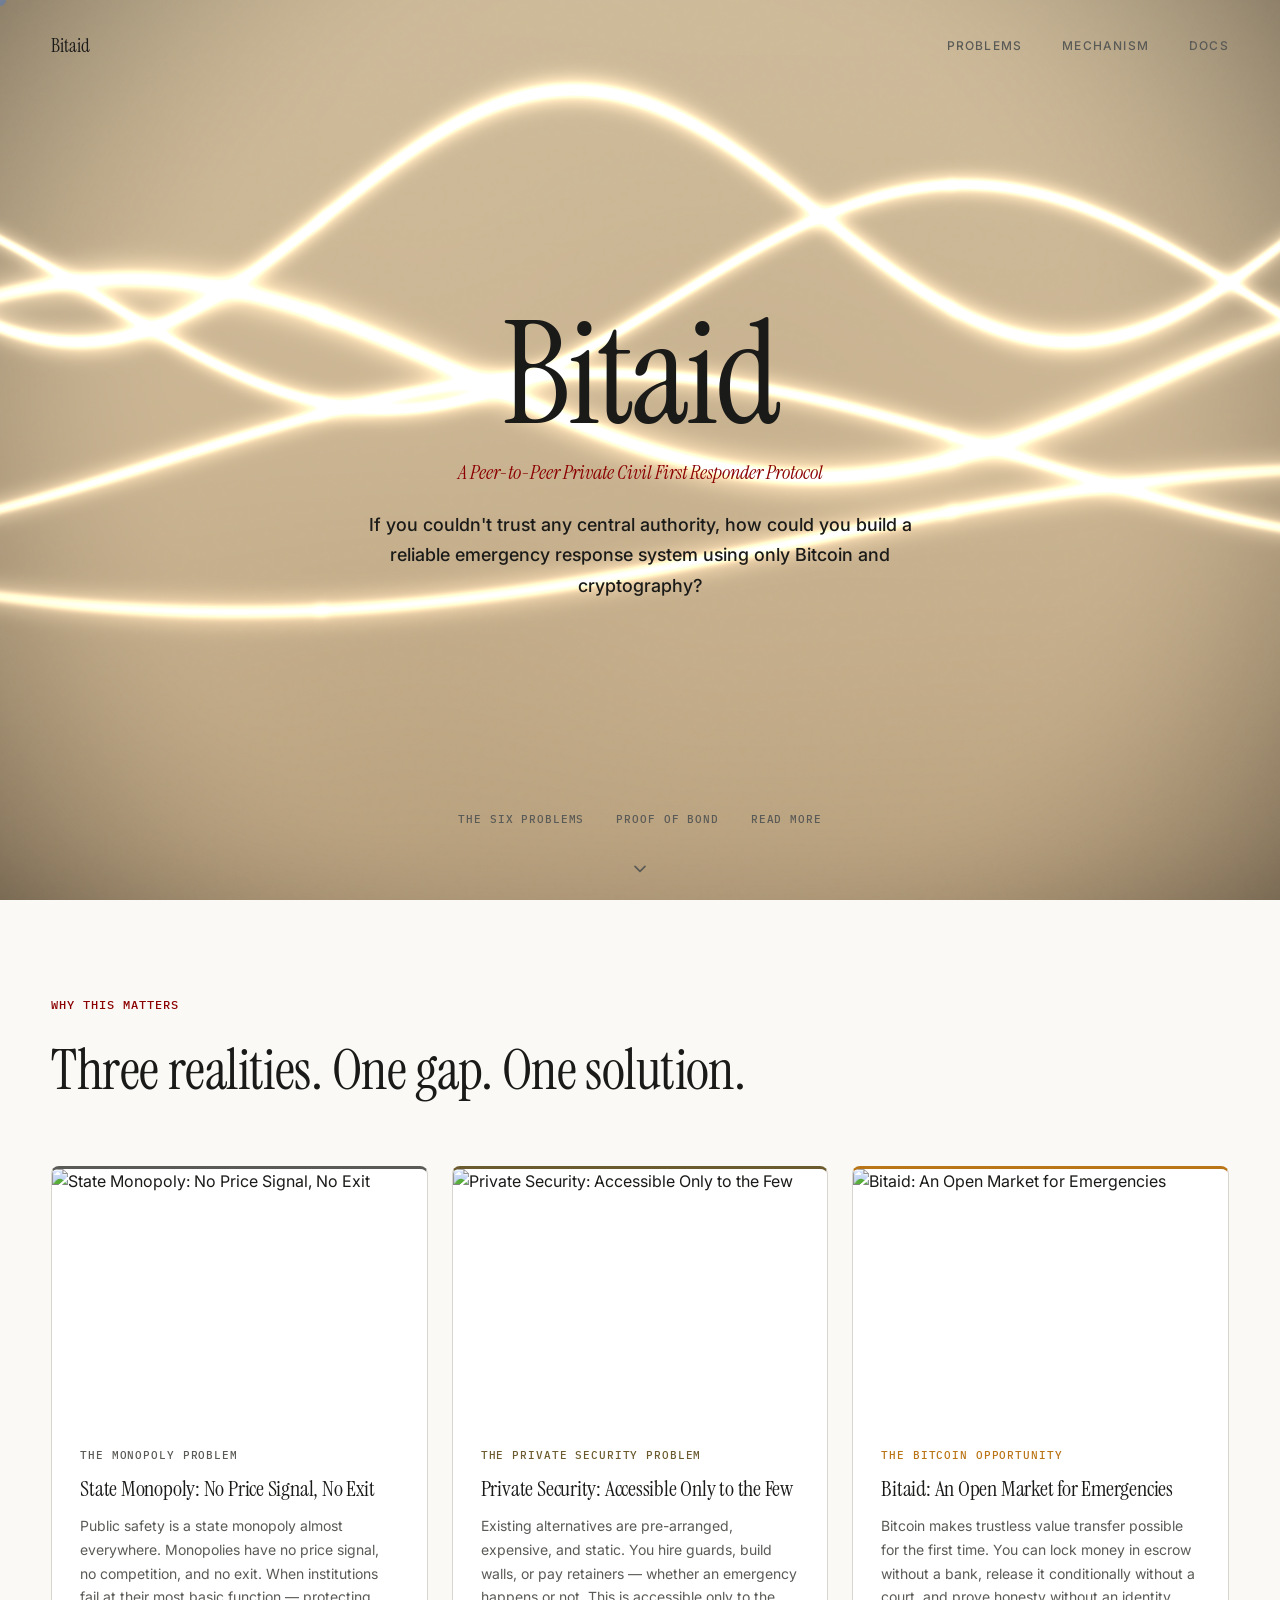
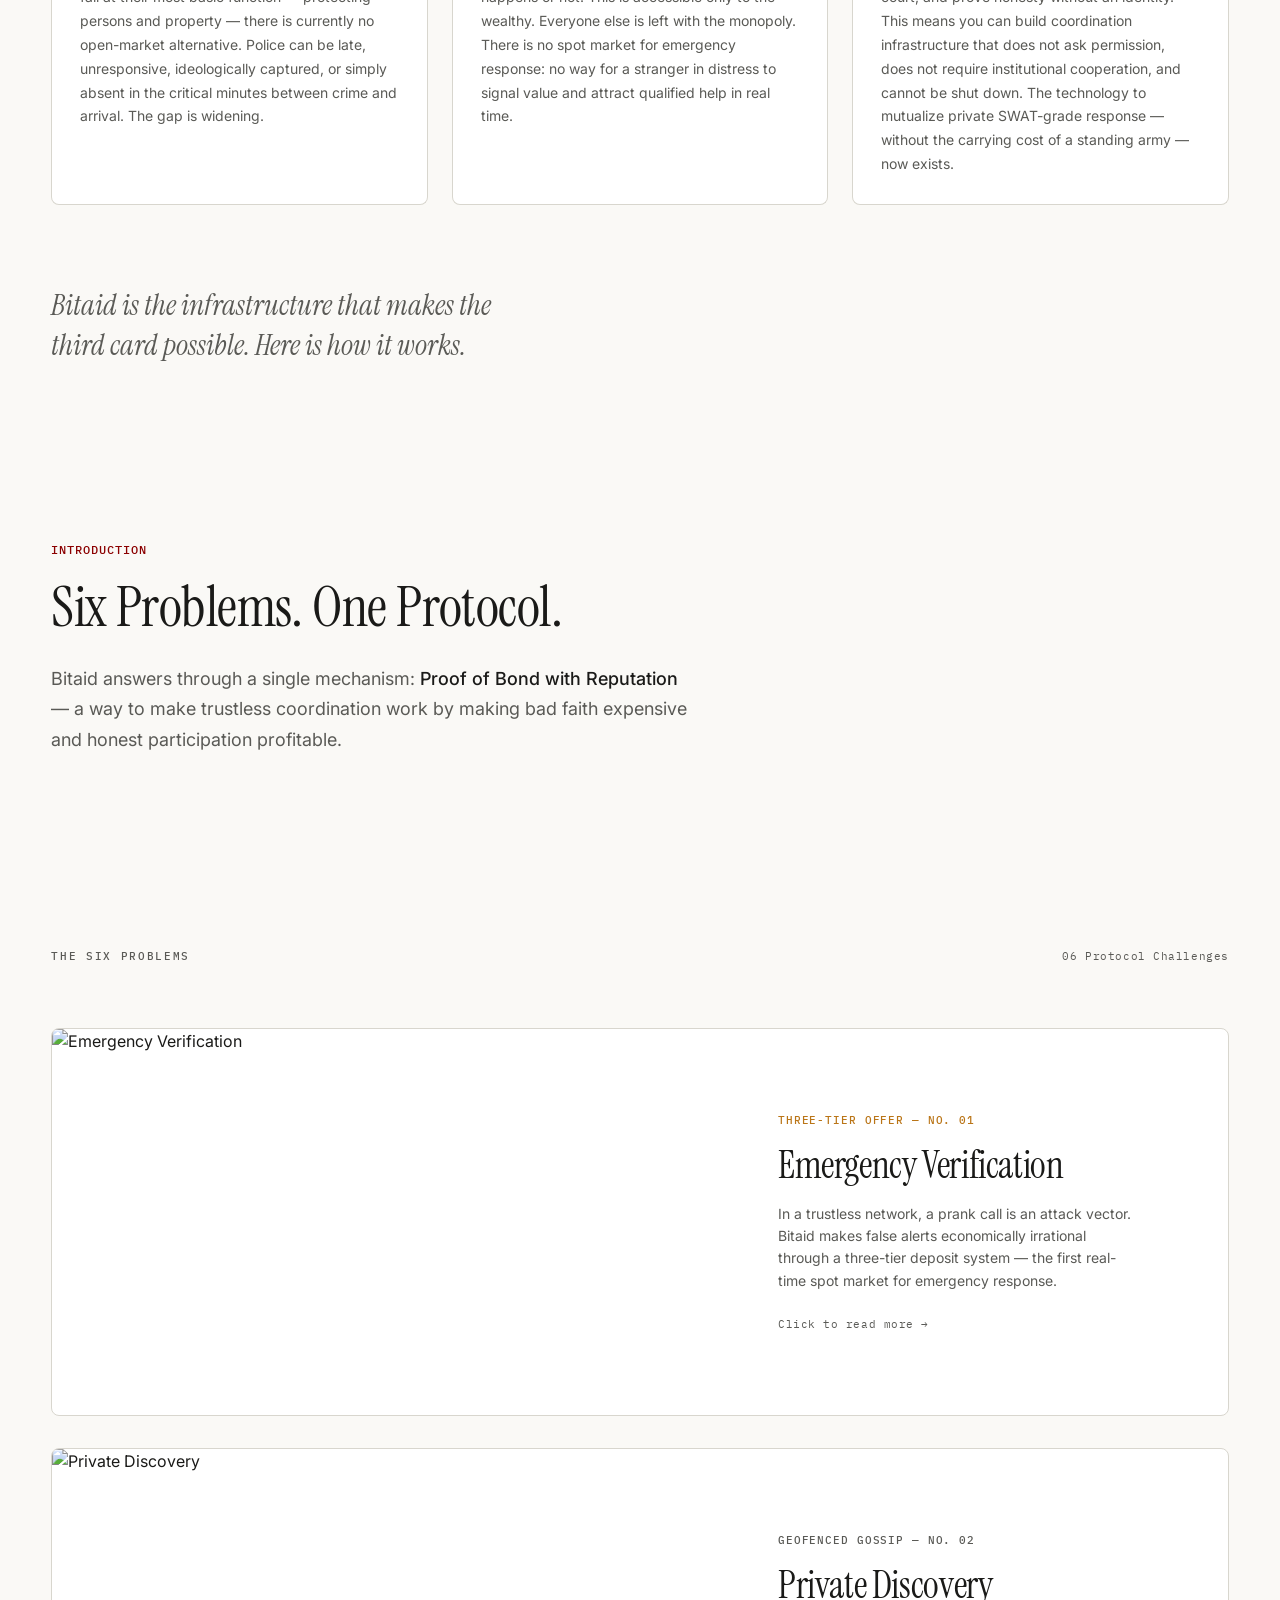
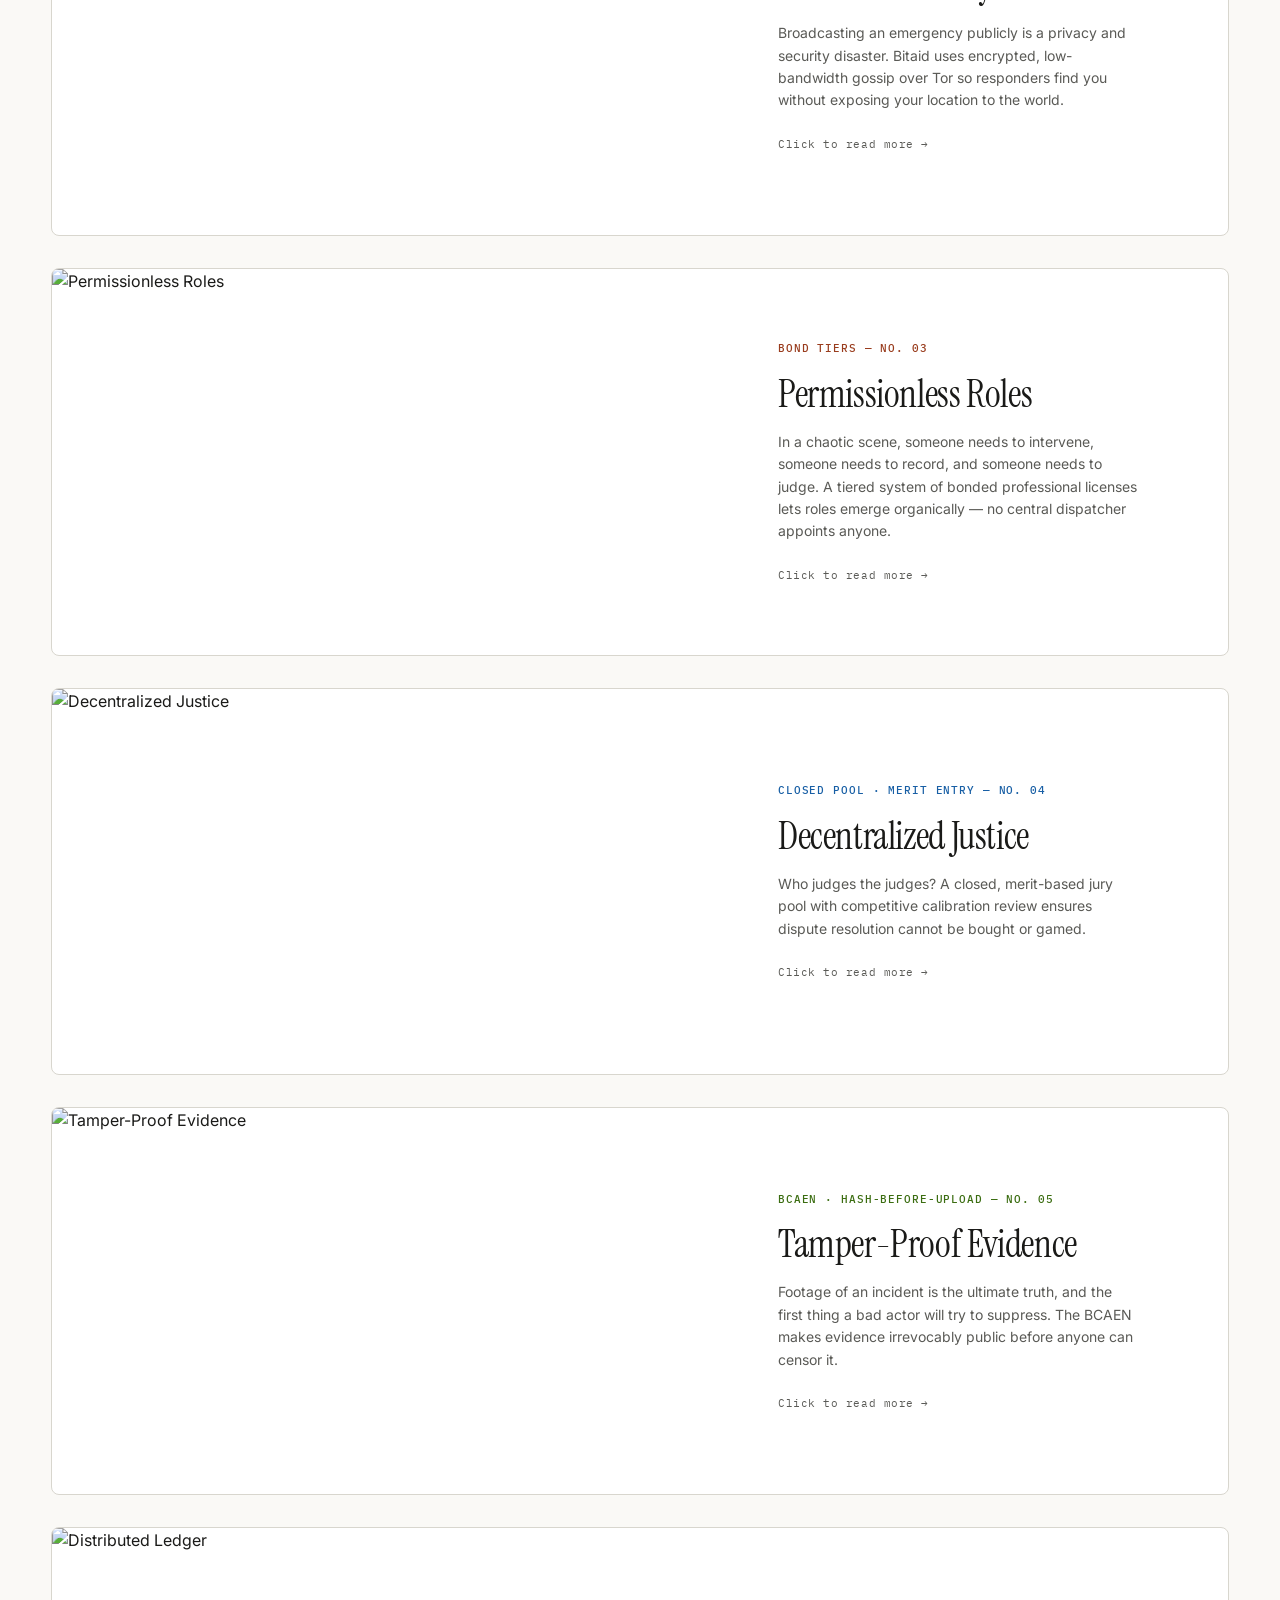
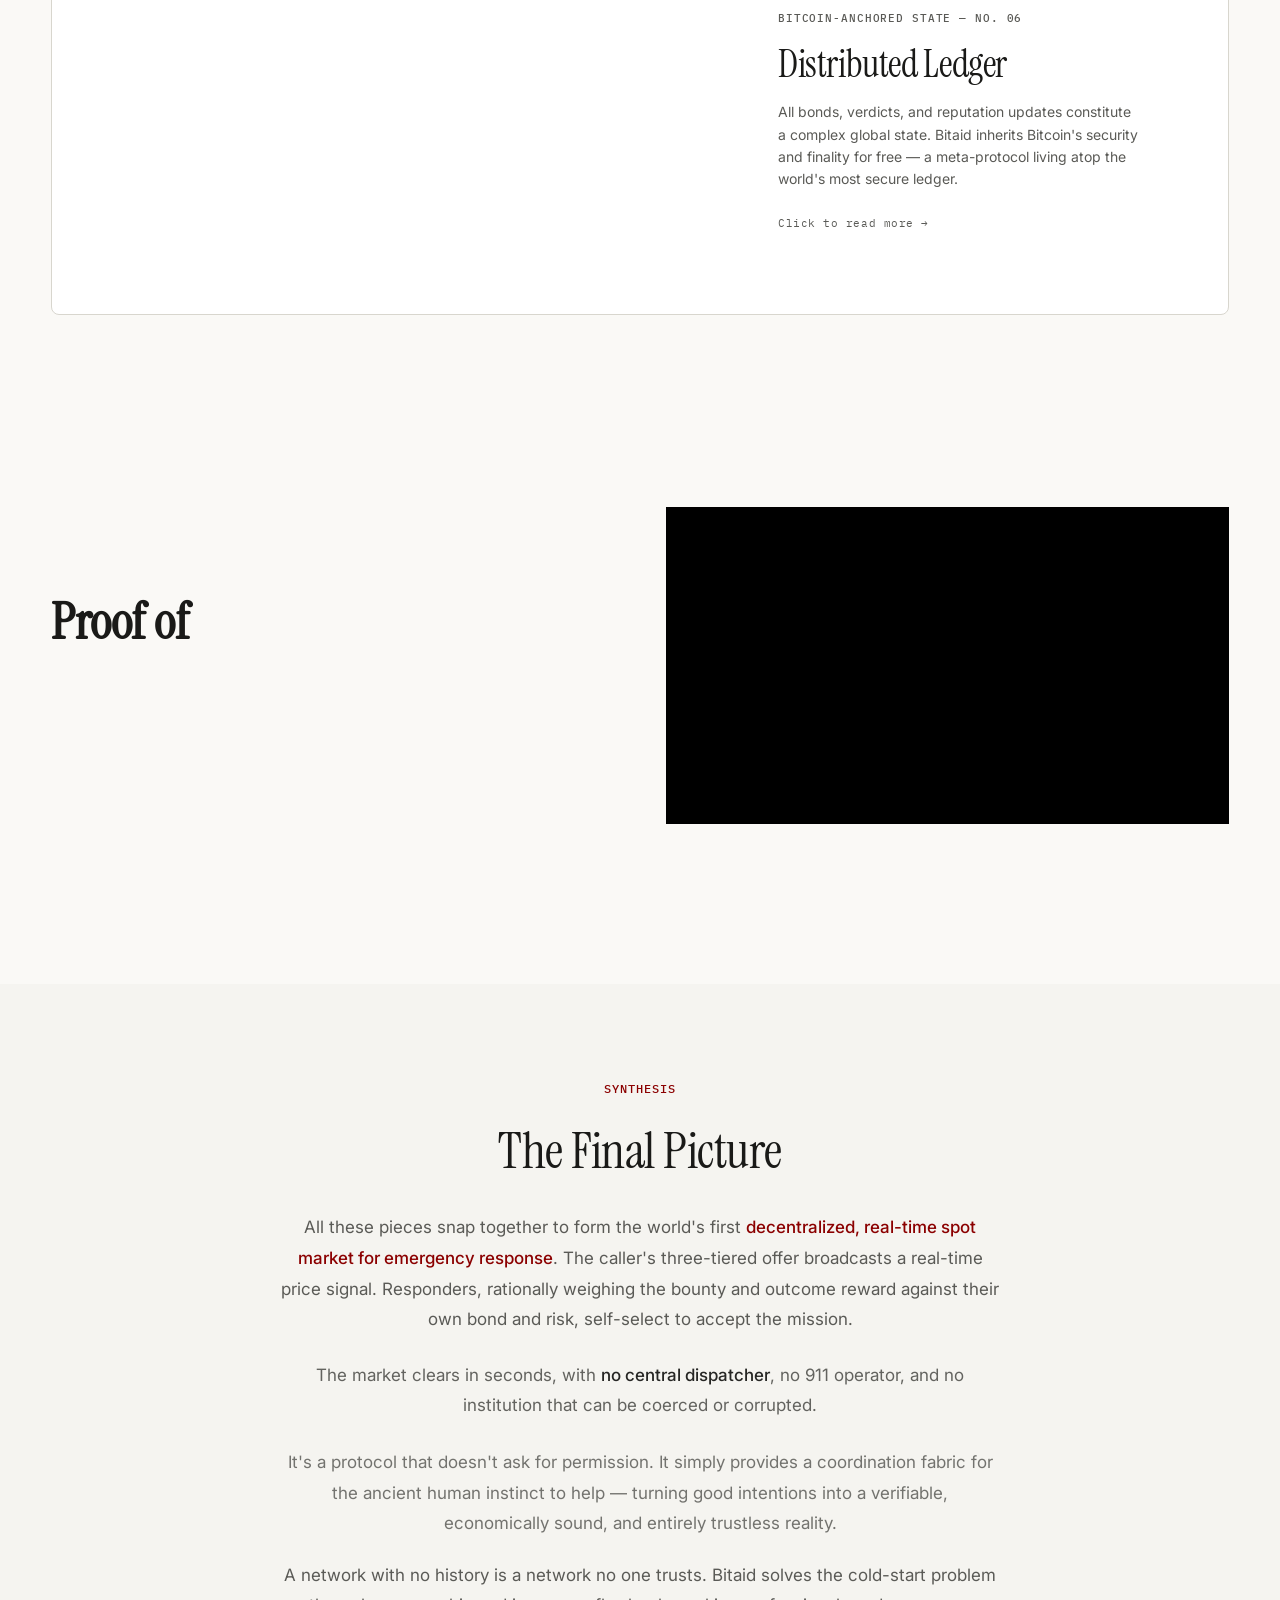
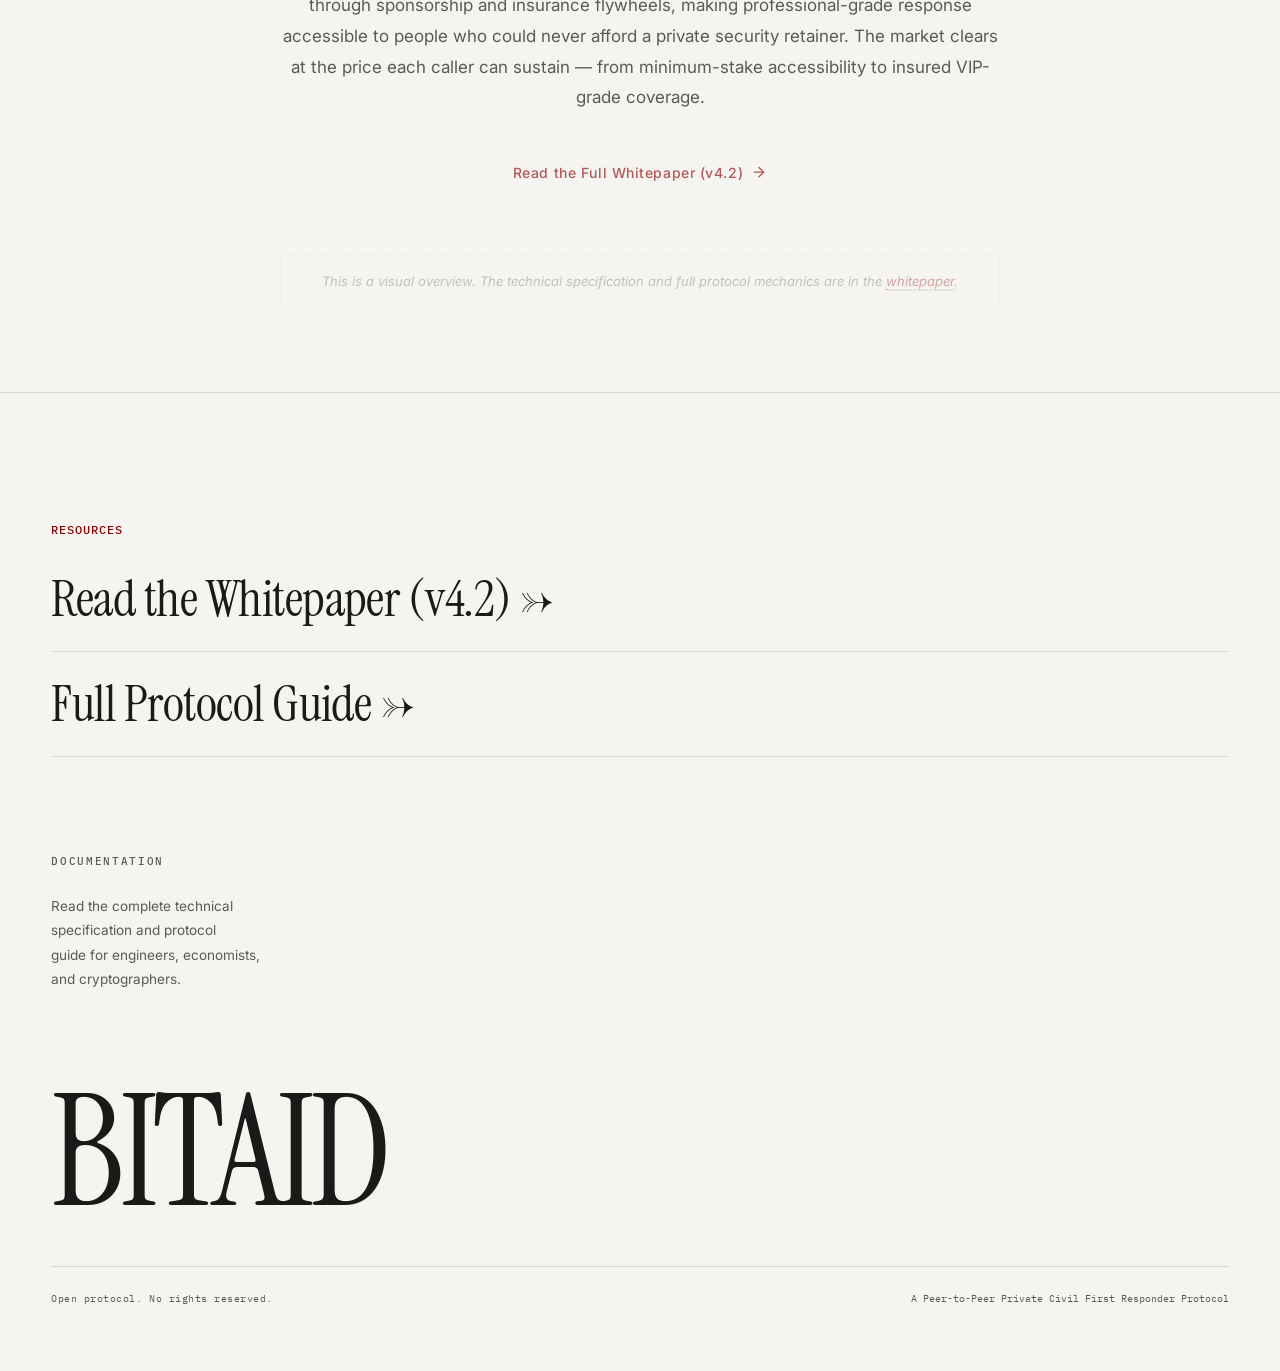
==== commit b8c6eb72: "Add files via upload" ====
--- a/about/index.html
+++ b/about/index.html
@@ -8,7 +8,7 @@
     <link rel="preconnect" href="https://fonts.googleapis.com" />
     <link rel="preconnect" href="https://fonts.gstatic.com" crossorigin />
     <link href="https://fonts.googleapis.com/css2?family=Inter:wght@300;400;500;600;700&family=Playfair+Display:ital,wght@0,400;0,500;0,600;0,700;0,800;0,900;1,400;1,500;1,600;1,700&family=Space+Mono:wght@400;700&display=swap" rel="stylesheet" />
-    <script type="module" crossorigin src="./assets/index-Dipwvrp_.js"></script>
+    <script type="module" crossorigin src="./assets/index-CAC1OvjI.js"></script>
     <link rel="stylesheet" crossorigin href="./assets/index-Bn_p2Cza.css">
   </head>
   <body>
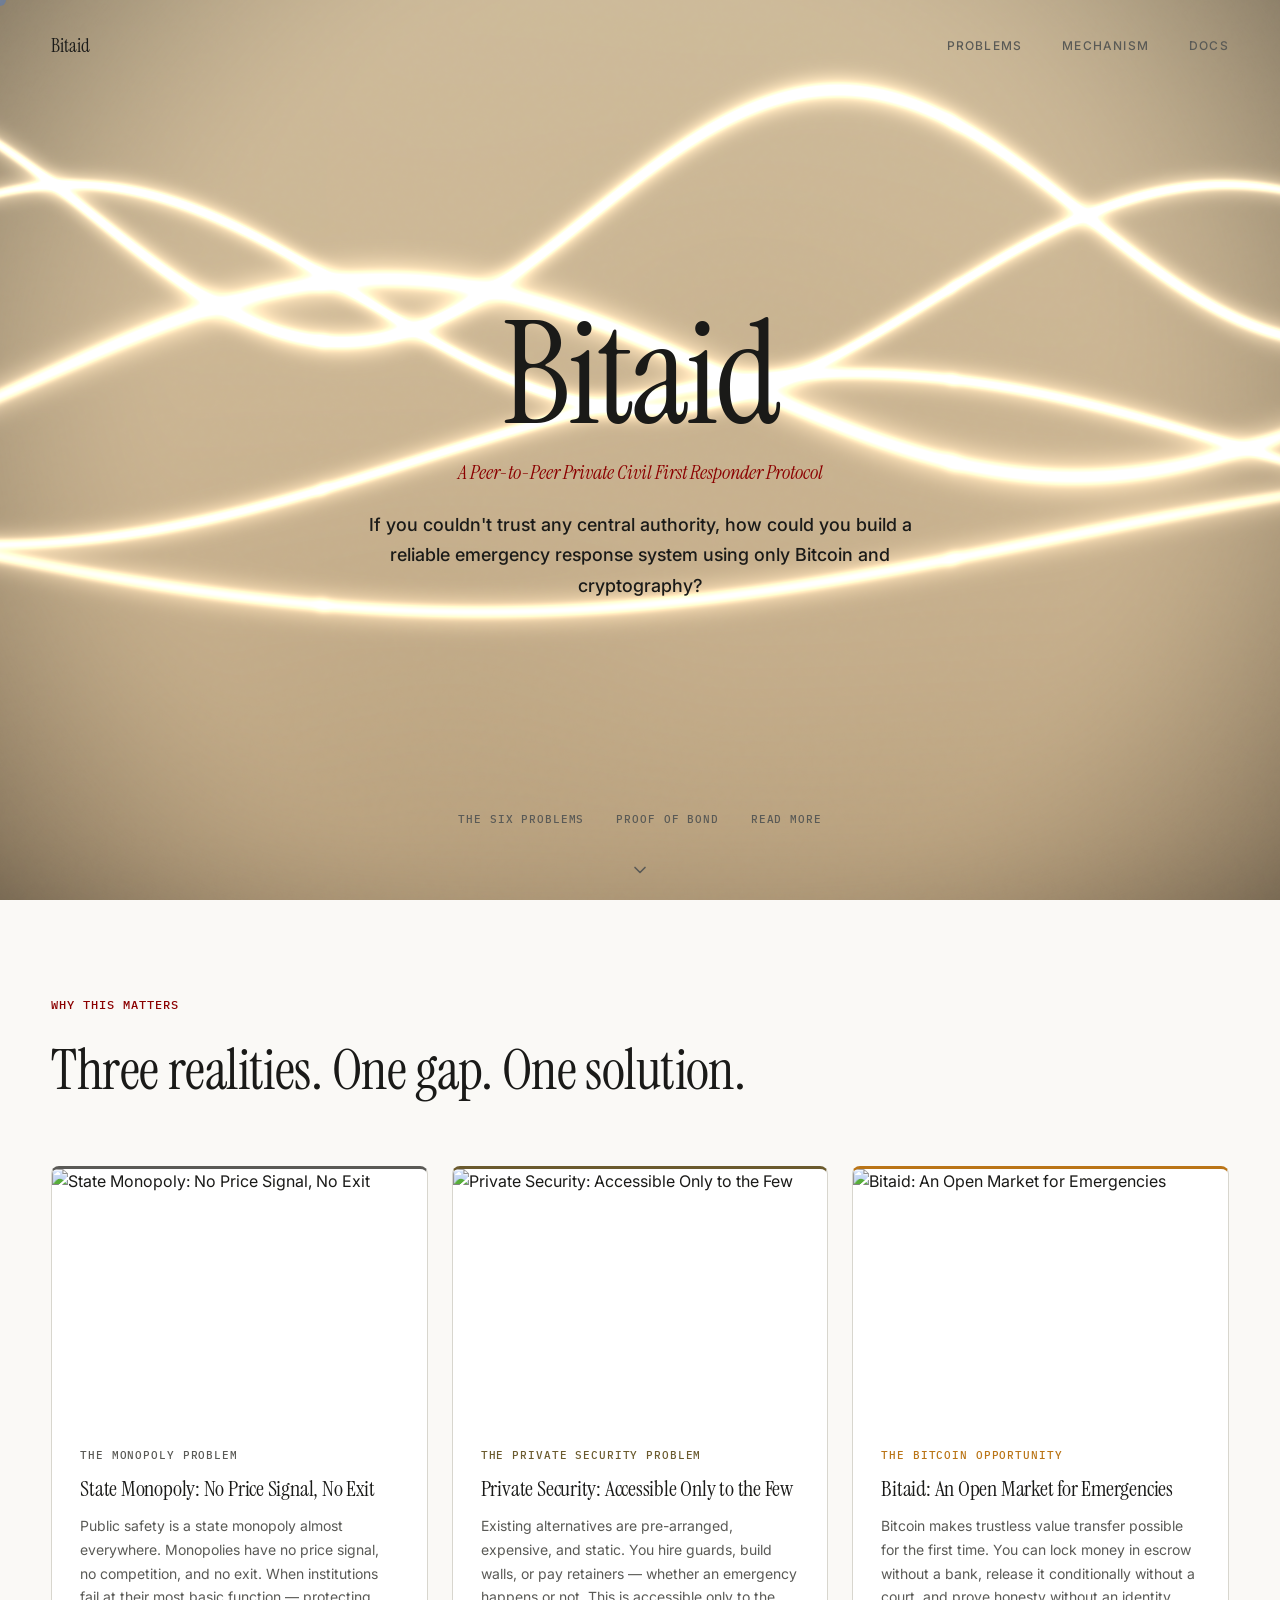
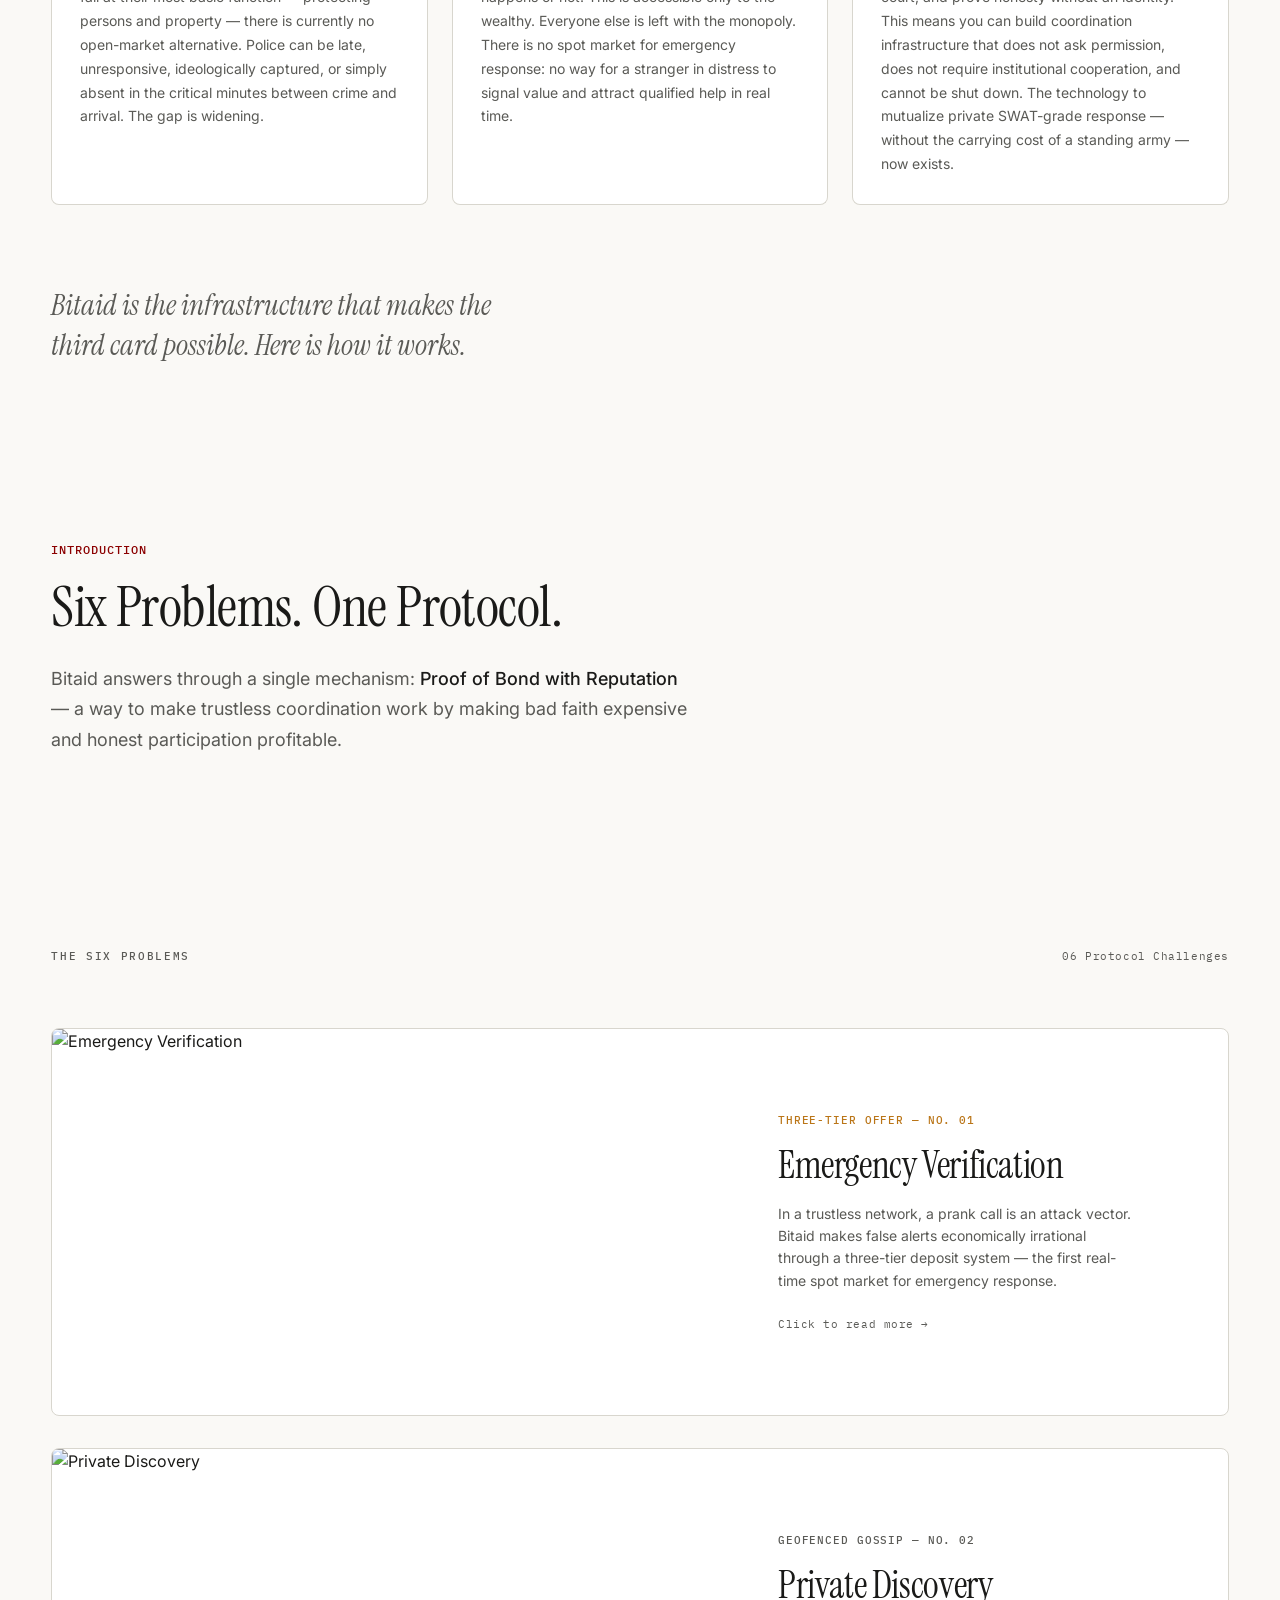
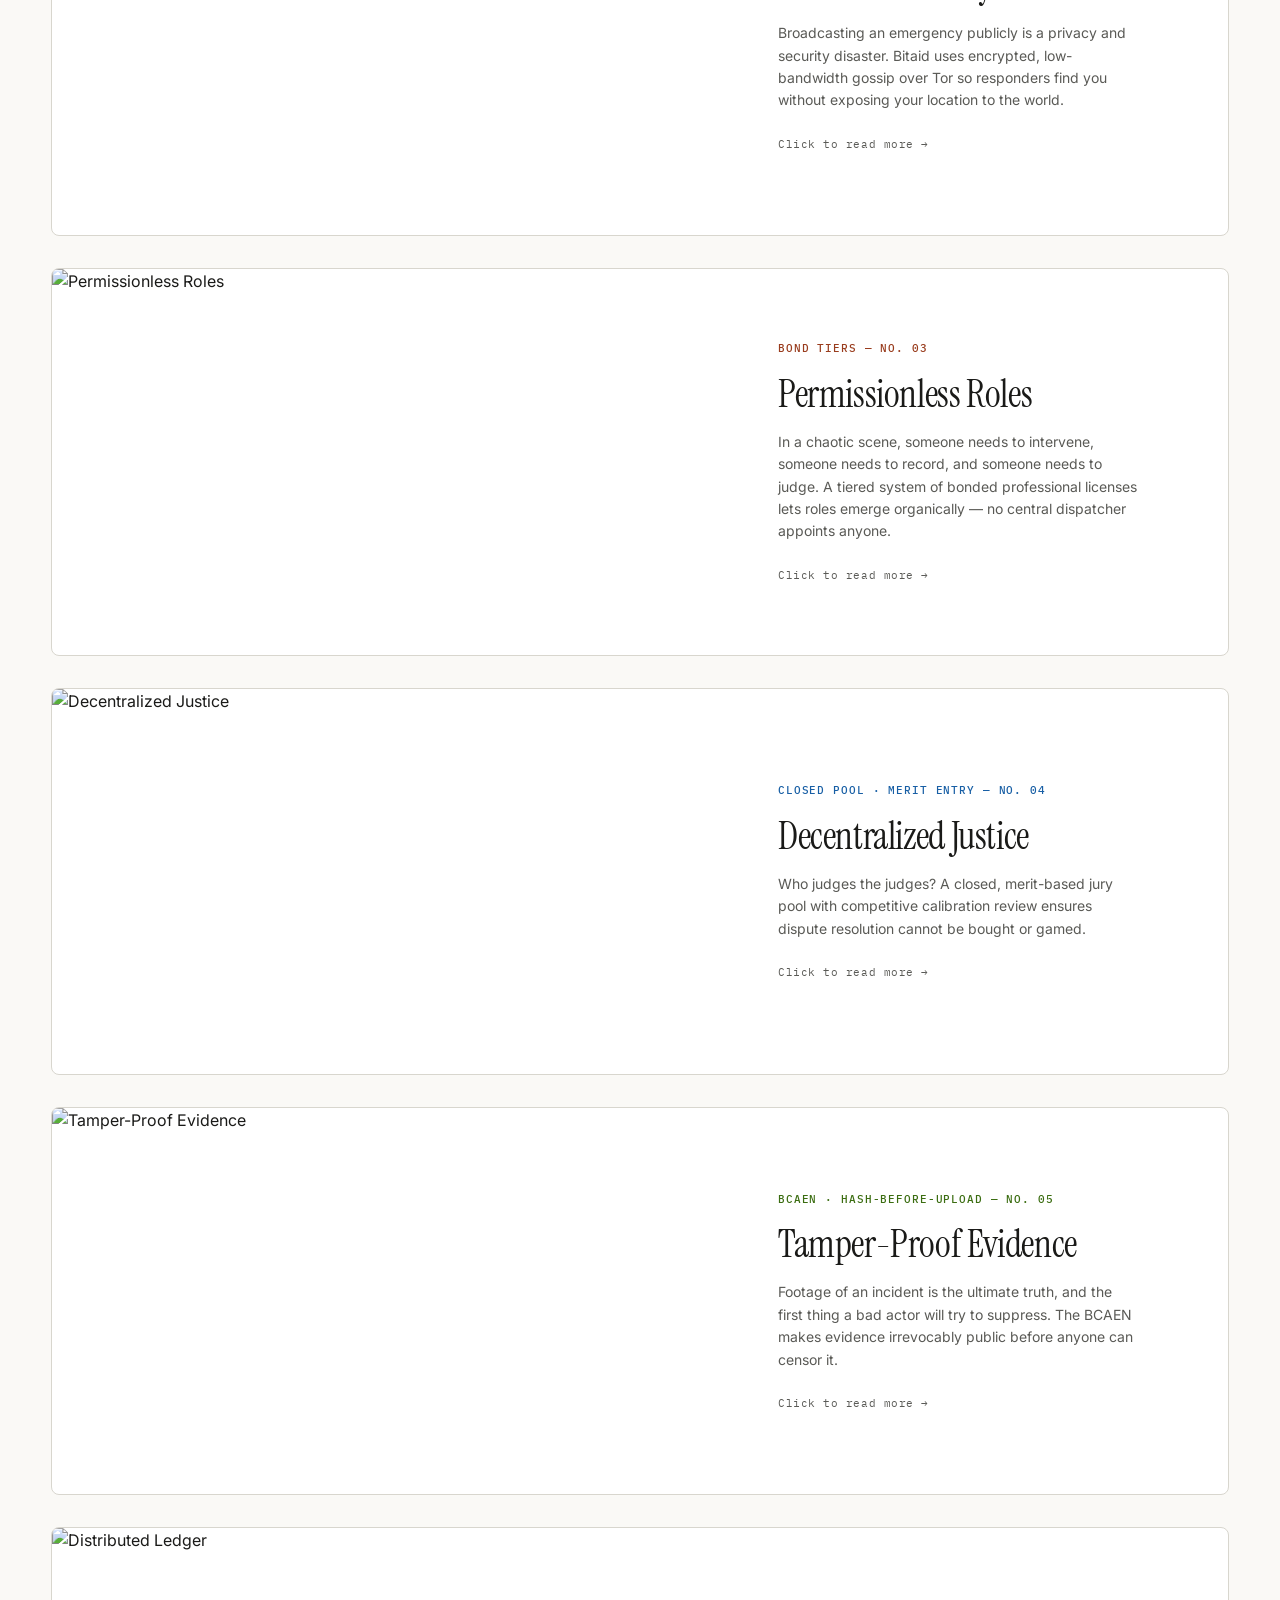
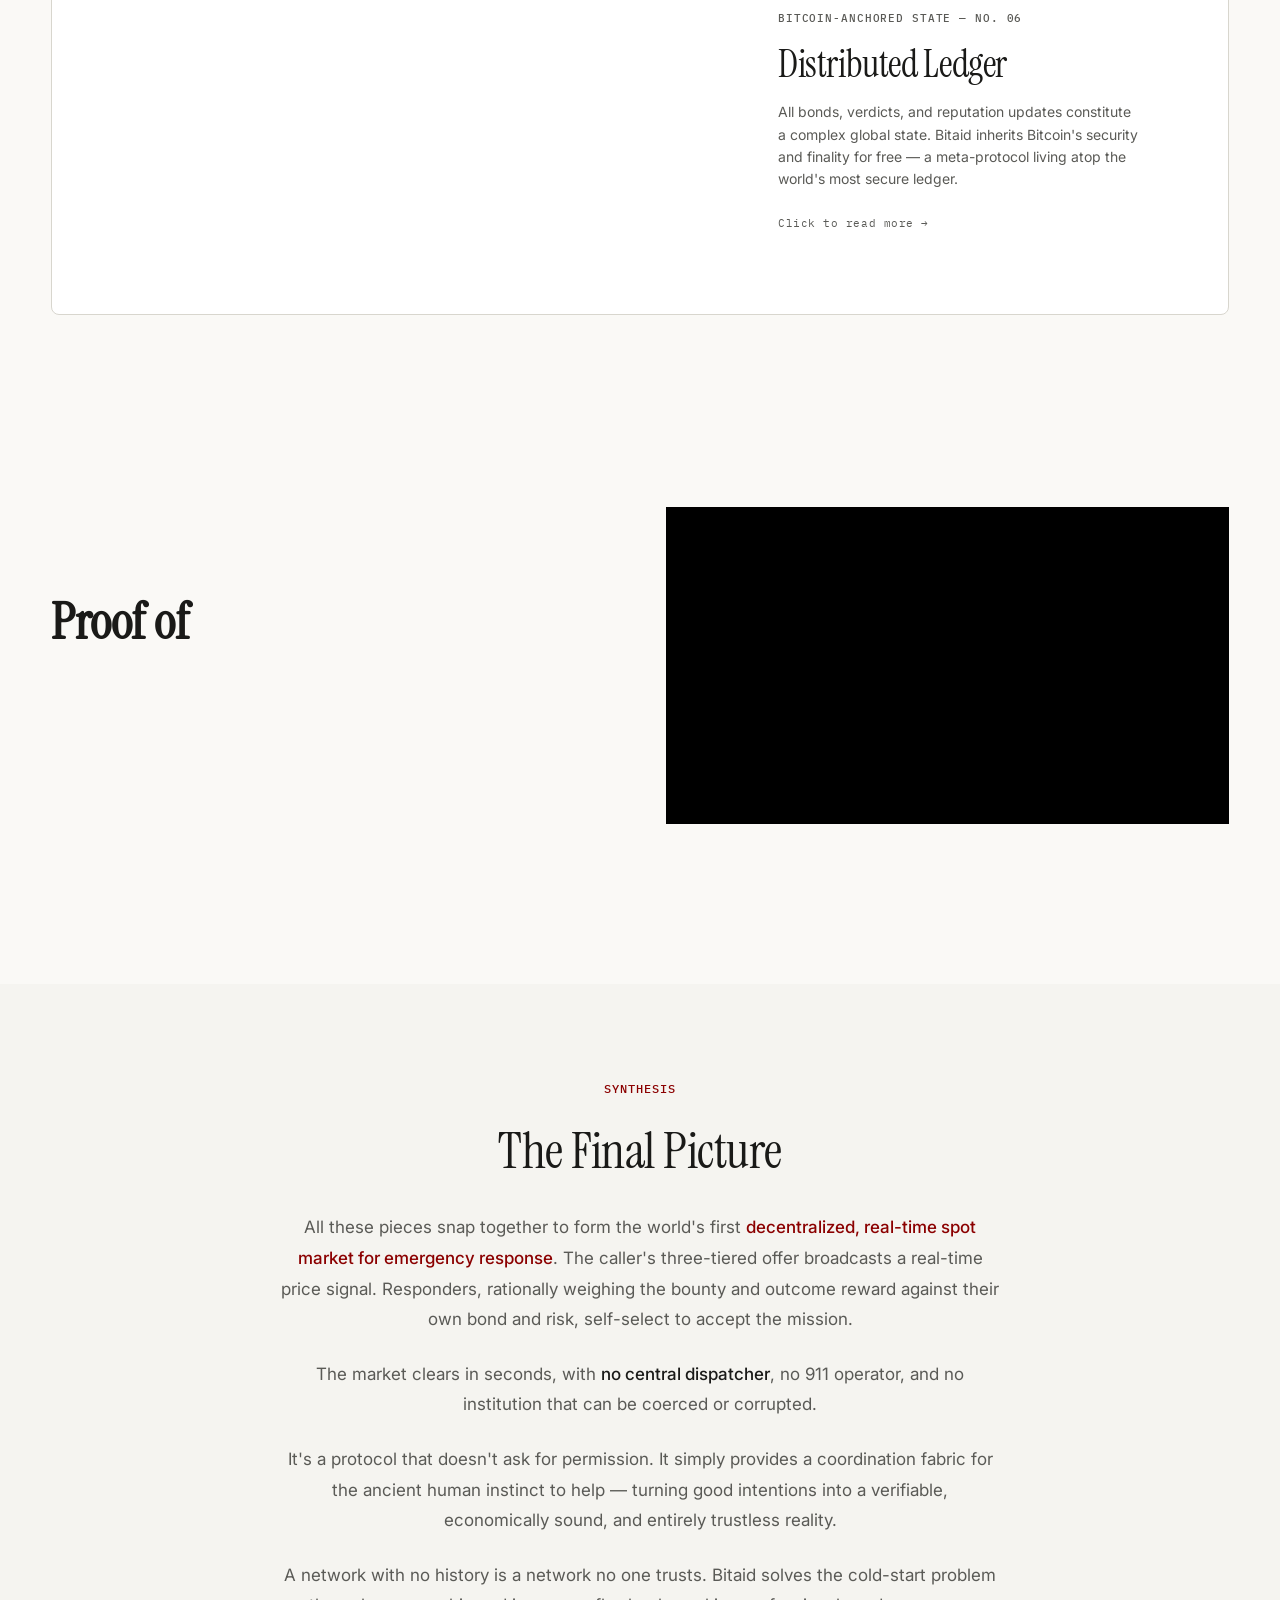
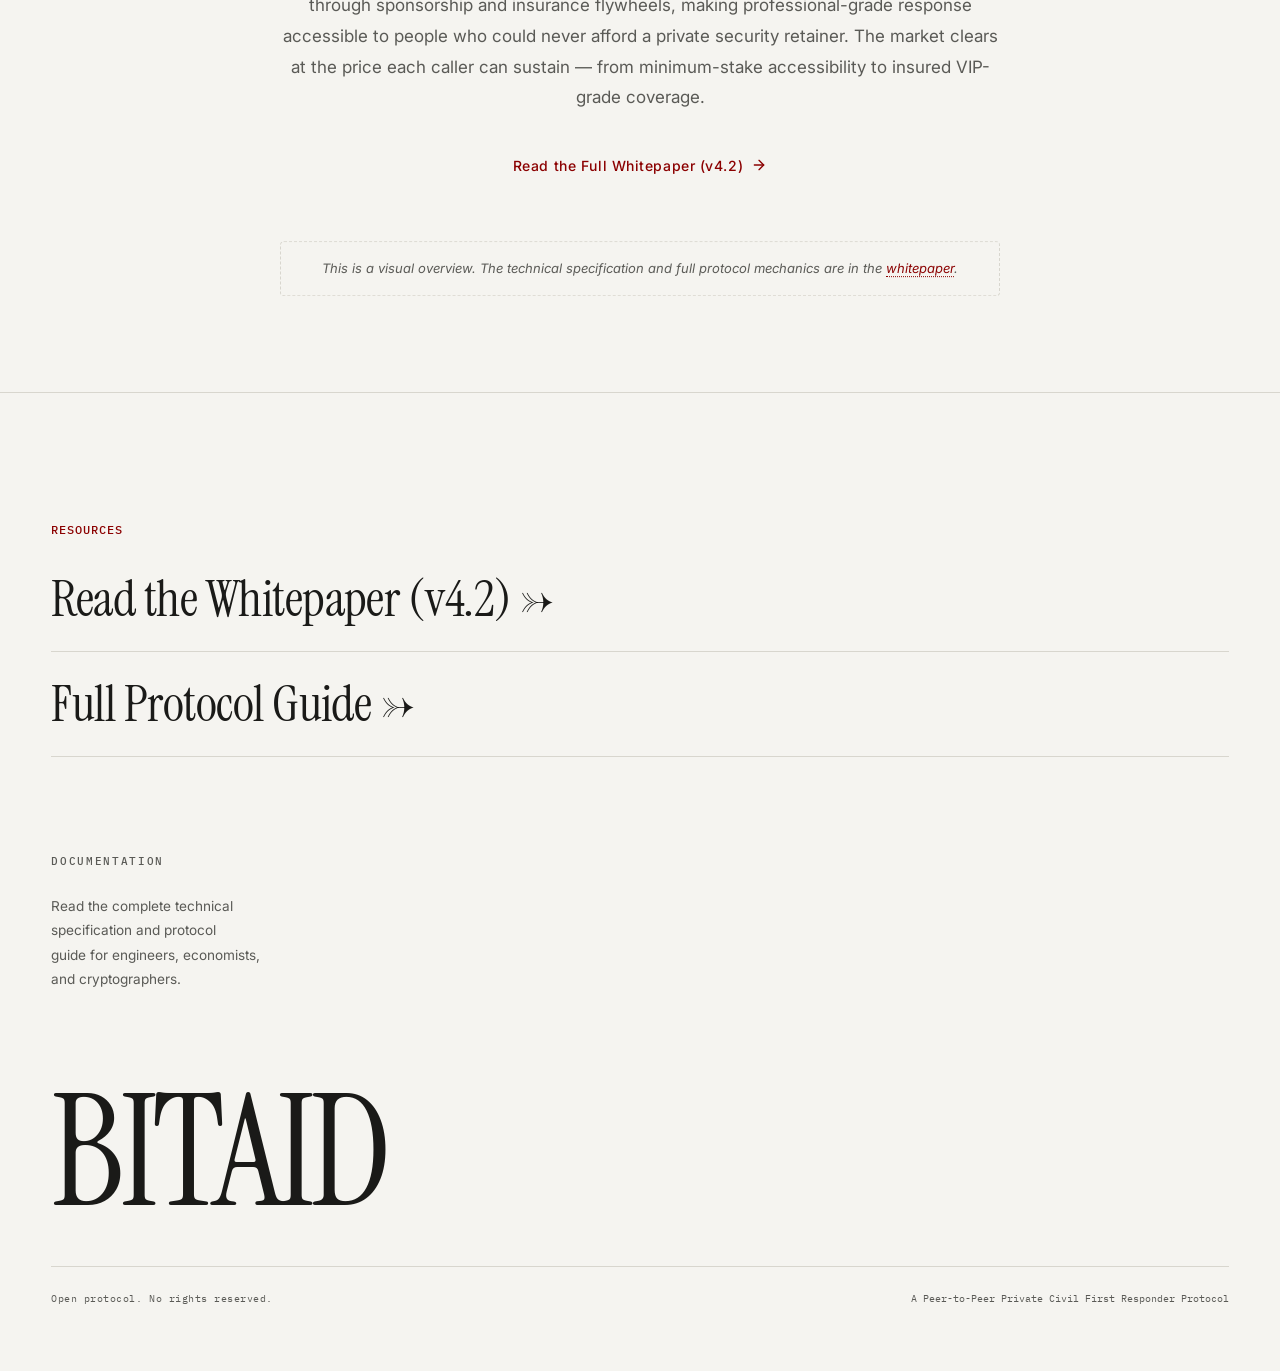
==== commit 25f9f4c8: "Add files via upload" ====
--- a/about/index.html
+++ b/about/index.html
@@ -8,7 +8,7 @@
     <link rel="preconnect" href="https://fonts.googleapis.com" />
     <link rel="preconnect" href="https://fonts.gstatic.com" crossorigin />
     <link href="https://fonts.googleapis.com/css2?family=Inter:wght@300;400;500;600;700&family=Playfair+Display:ital,wght@0,400;0,500;0,600;0,700;0,800;0,900;1,400;1,500;1,600;1,700&family=Space+Mono:wght@400;700&display=swap" rel="stylesheet" />
-    <script type="module" crossorigin src="./assets/index-CAC1OvjI.js"></script>
+    <script type="module" crossorigin src="./assets/index-BsOl7het.js"></script>
     <link rel="stylesheet" crossorigin href="./assets/index-Bn_p2Cza.css">
   </head>
   <body>
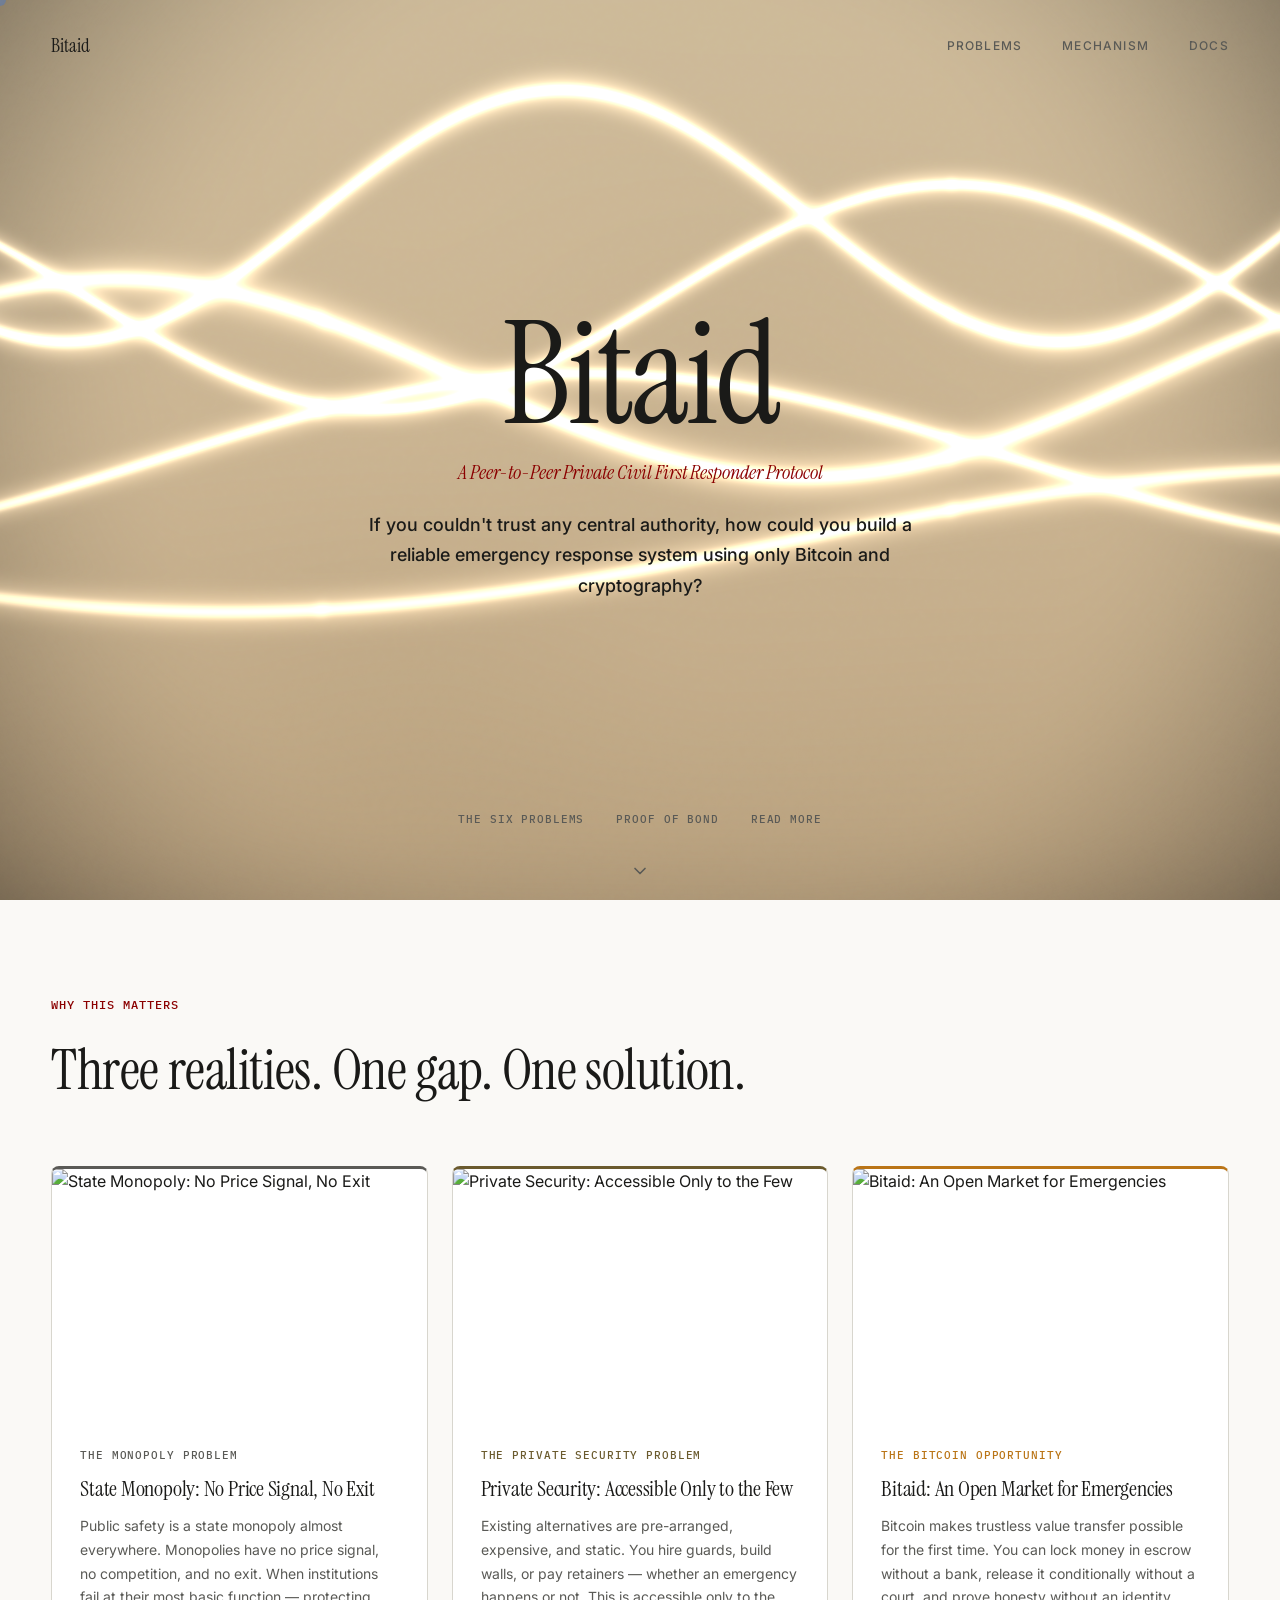
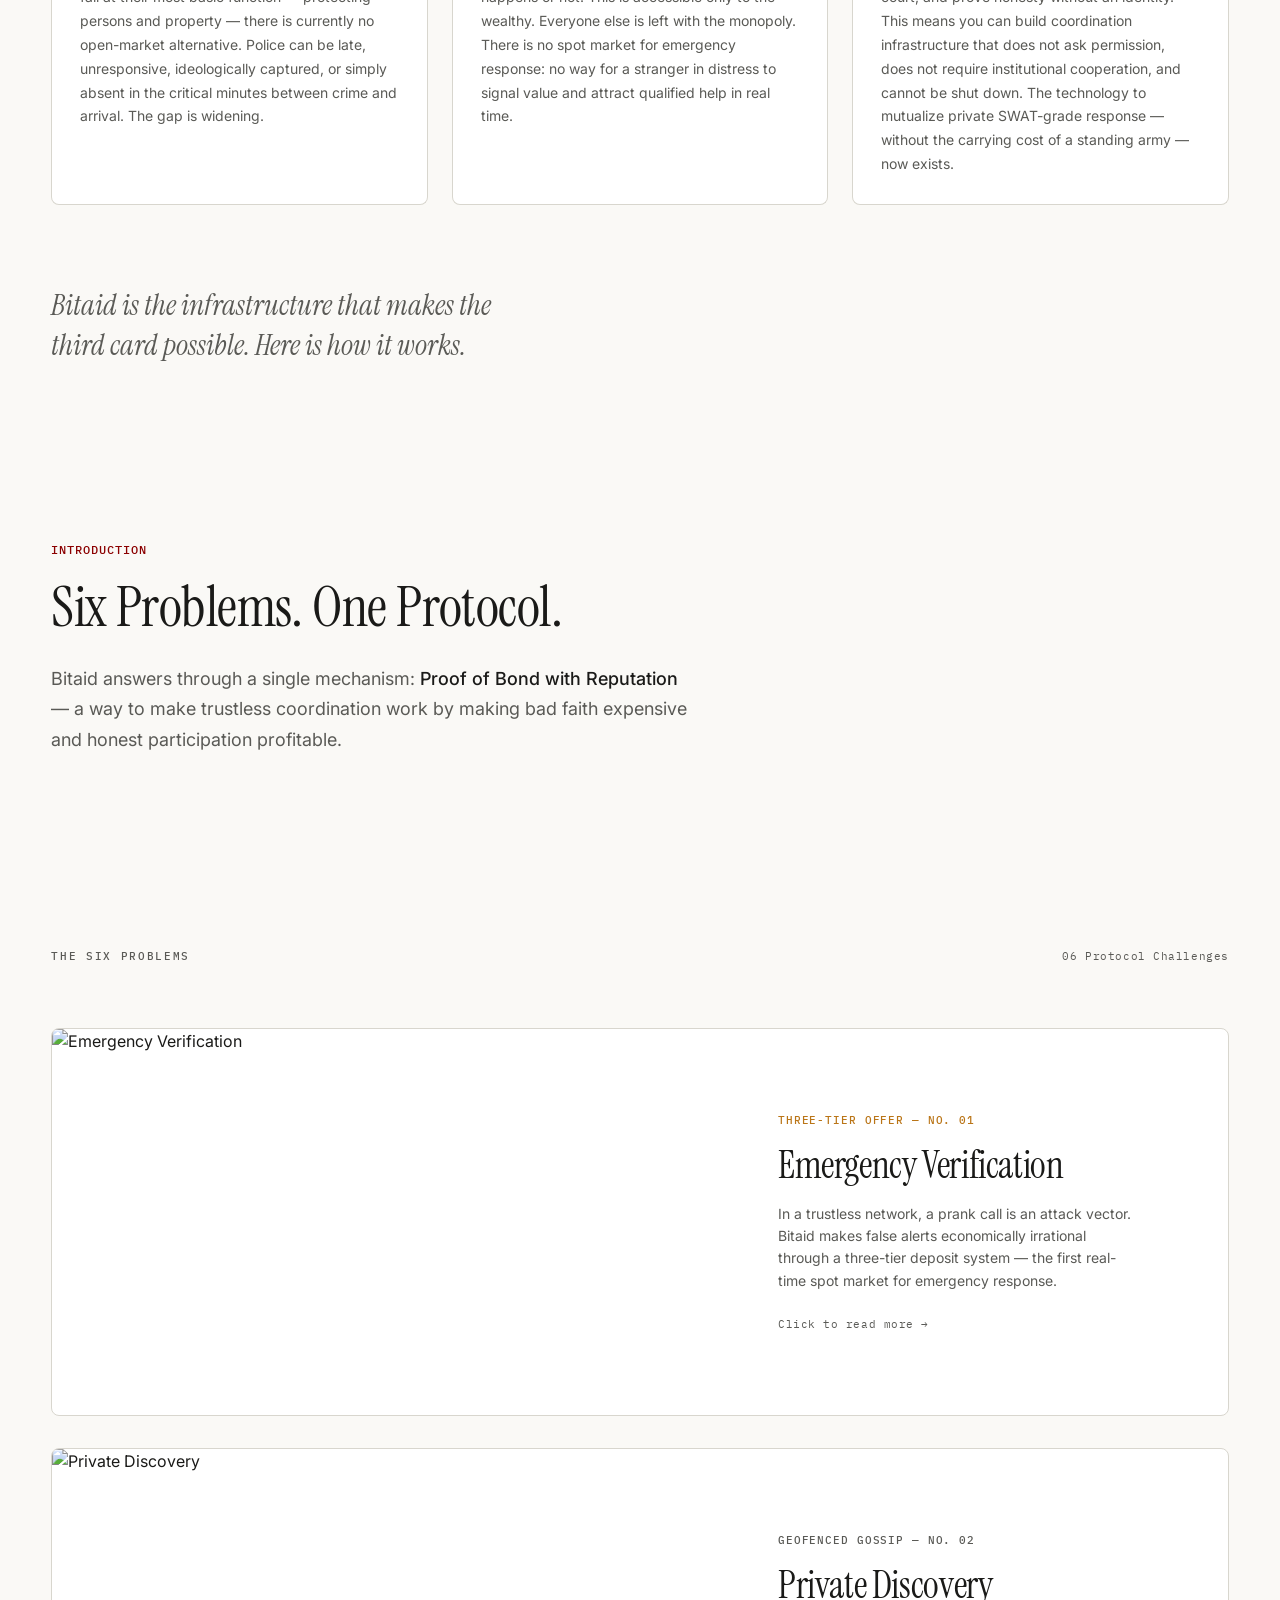
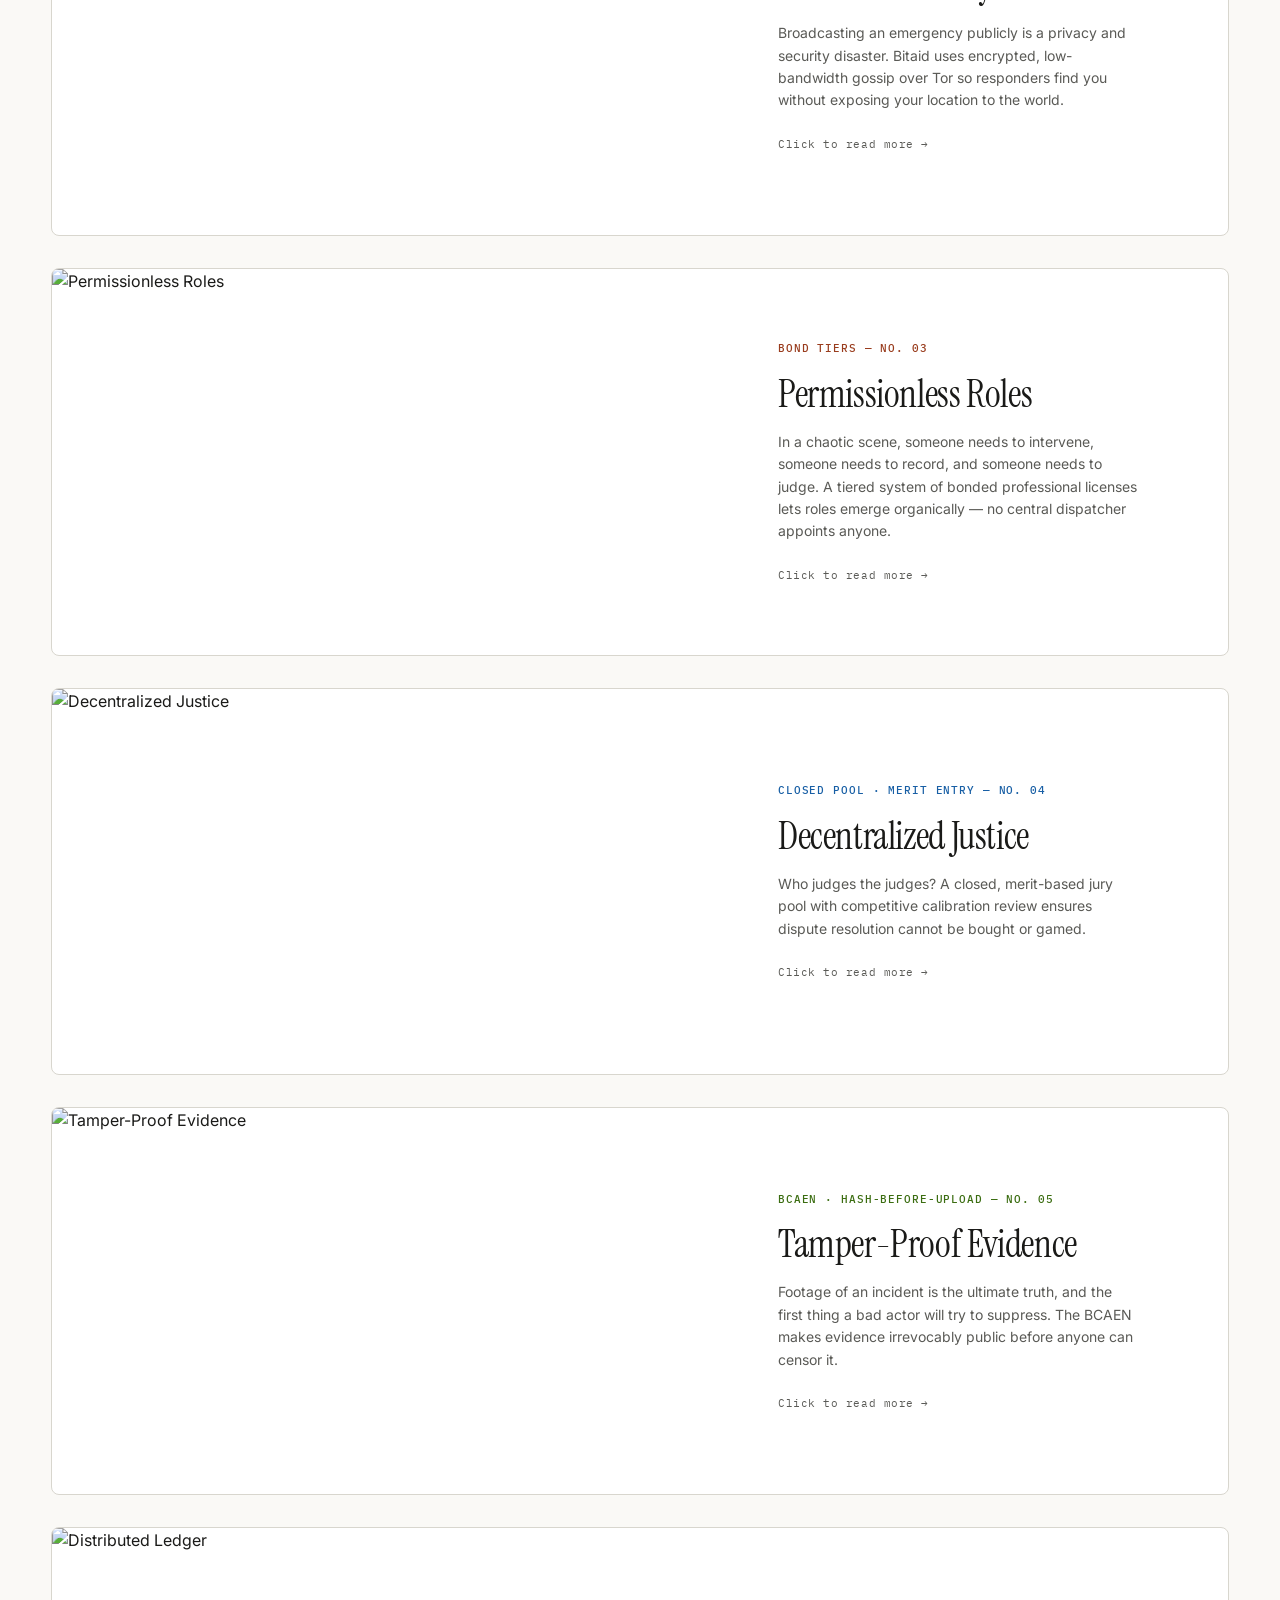
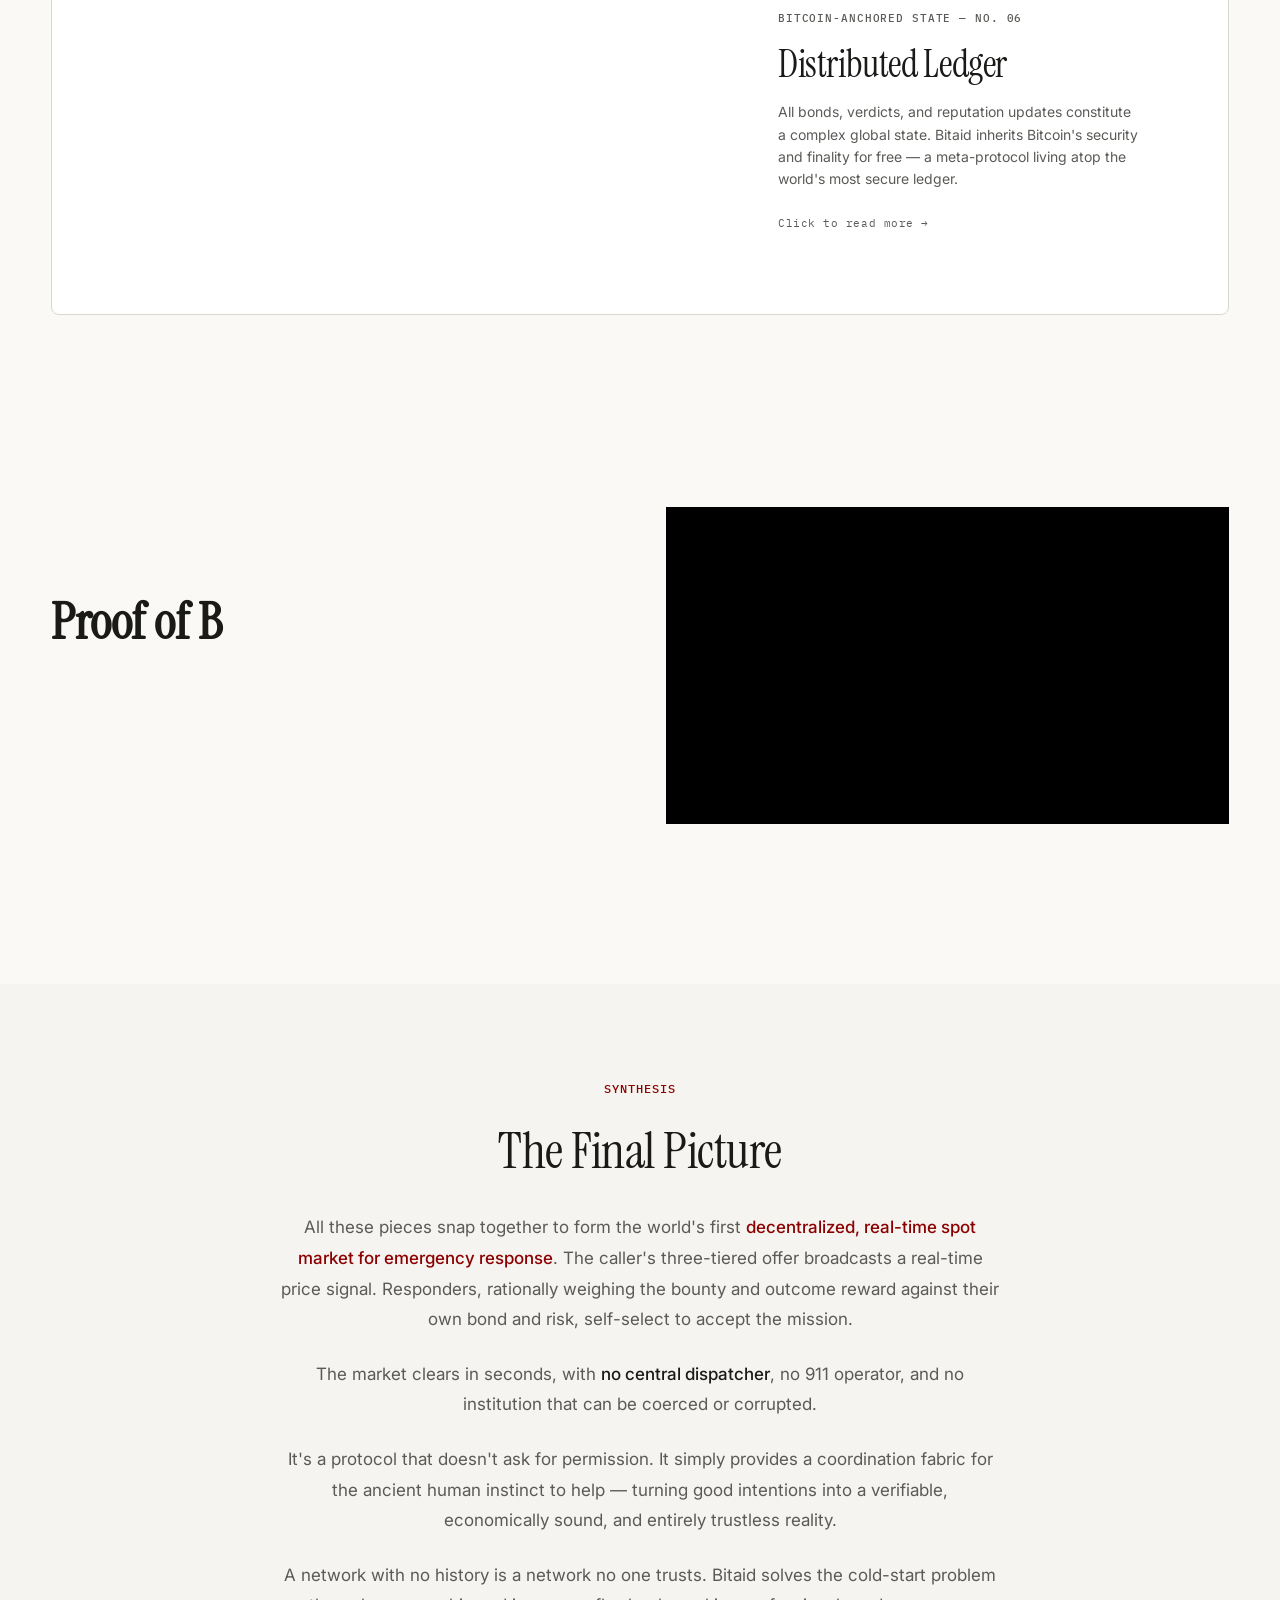
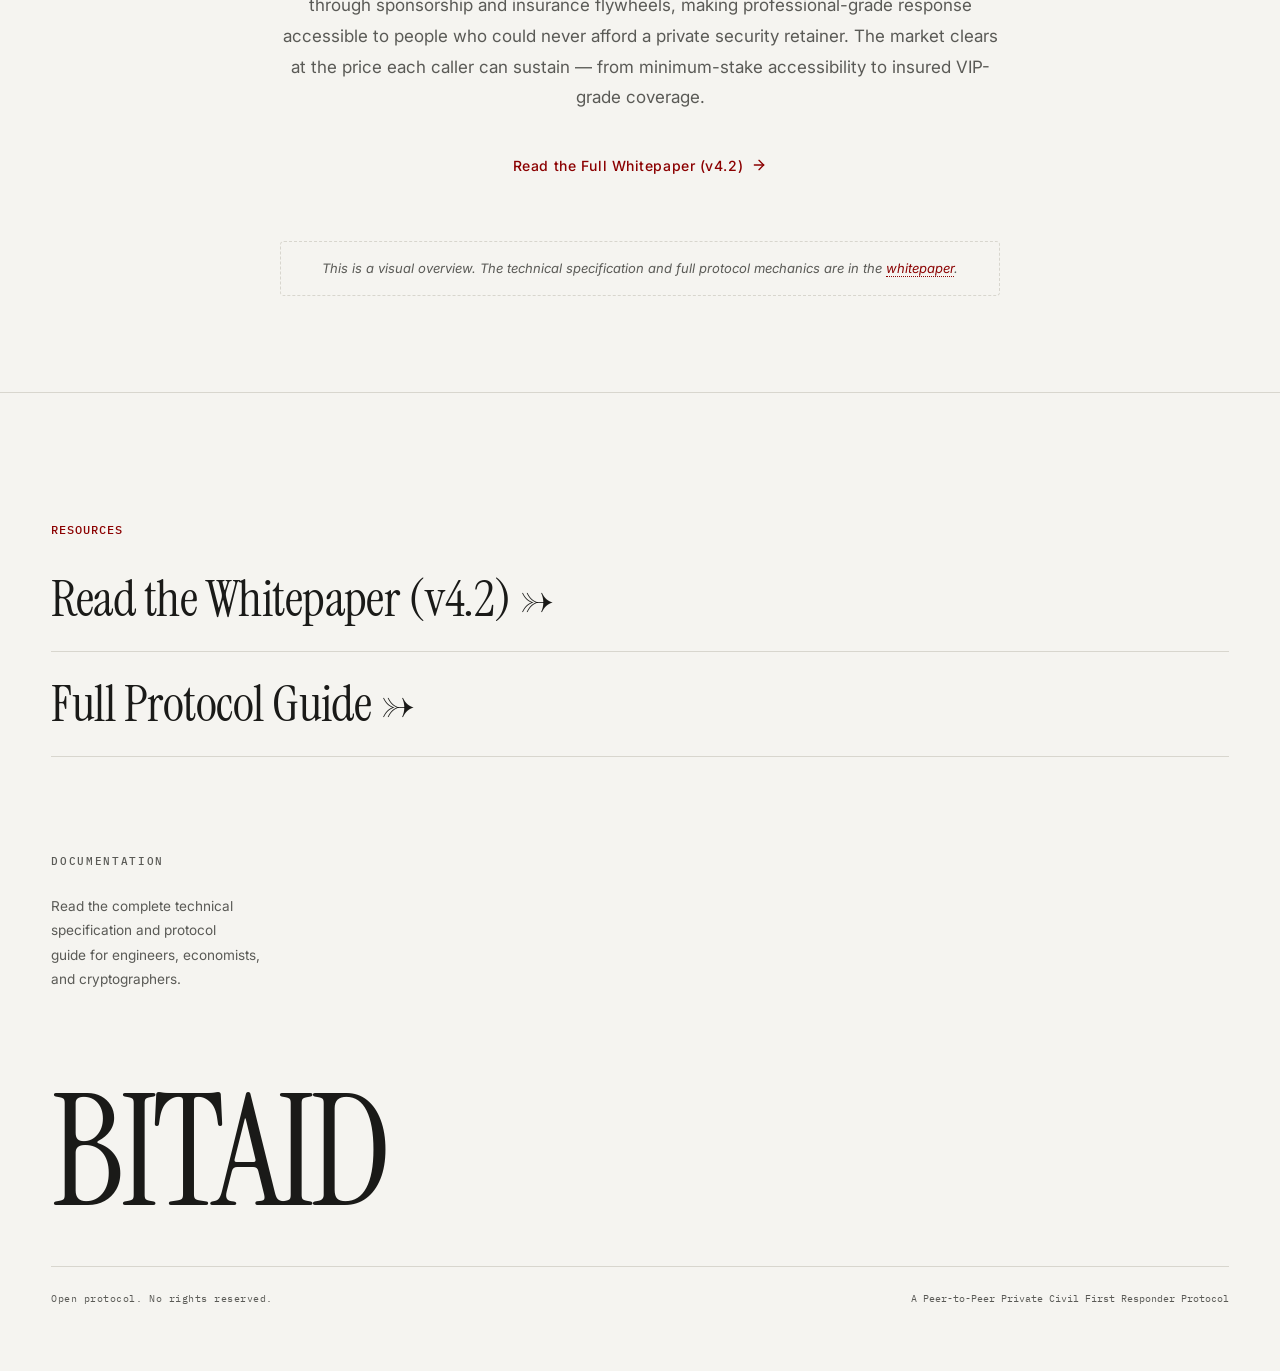
==== commit 0d9b6024: "Add files via upload" ====
--- a/about/index.html
+++ b/about/index.html
@@ -8,8 +8,8 @@
     <link rel="preconnect" href="https://fonts.googleapis.com" />
     <link rel="preconnect" href="https://fonts.gstatic.com" crossorigin />
     <link href="https://fonts.googleapis.com/css2?family=Inter:wght@300;400;500;600;700&family=Playfair+Display:ital,wght@0,400;0,500;0,600;0,700;0,800;0,900;1,400;1,500;1,600;1,700&family=Space+Mono:wght@400;700&display=swap" rel="stylesheet" />
-    <script type="module" crossorigin src="./assets/index-BsOl7het.js"></script>
-    <link rel="stylesheet" crossorigin href="./assets/index-Bn_p2Cza.css">
+    <script type="module" crossorigin src="/about/assets/index-AKaXMHi7.js"></script>
+    <link rel="stylesheet" crossorigin href="/about/assets/index-Bn_p2Cza.css">
   </head>
   <body>
     <div id="root"></div>
